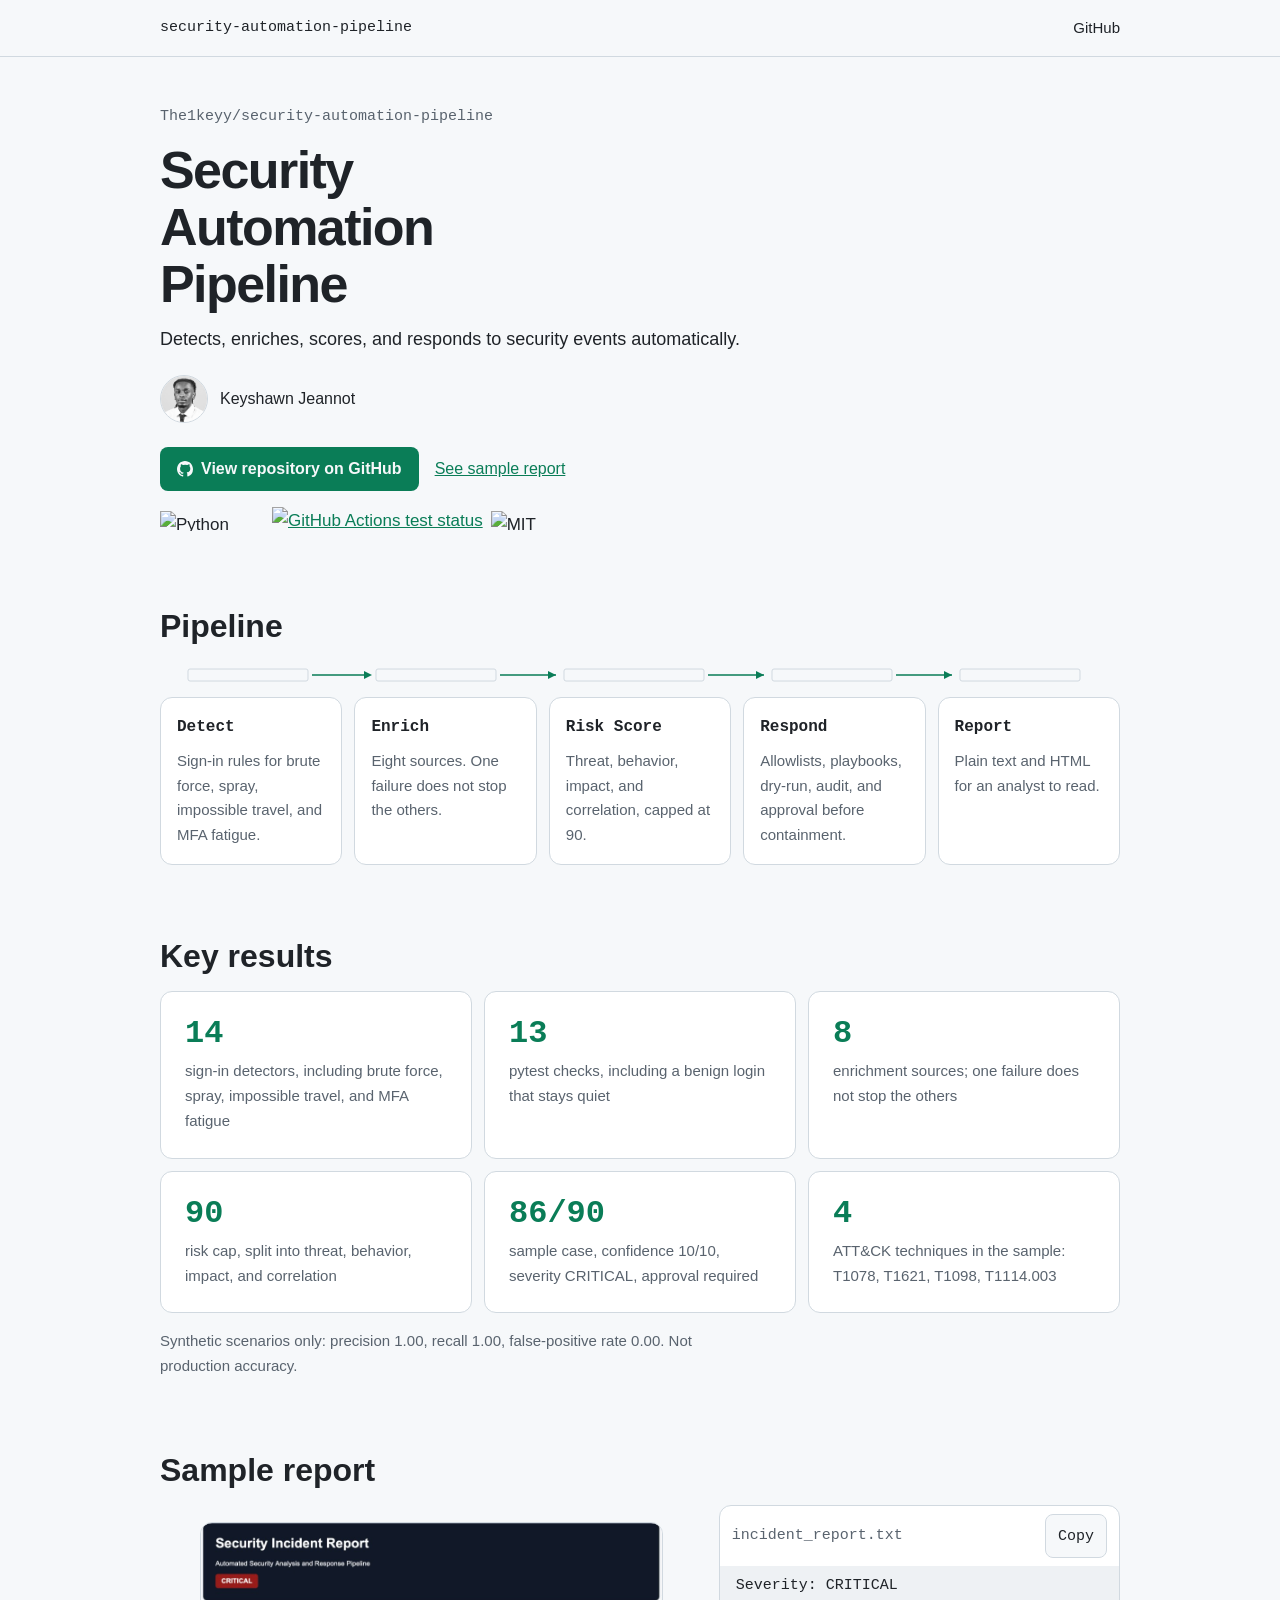
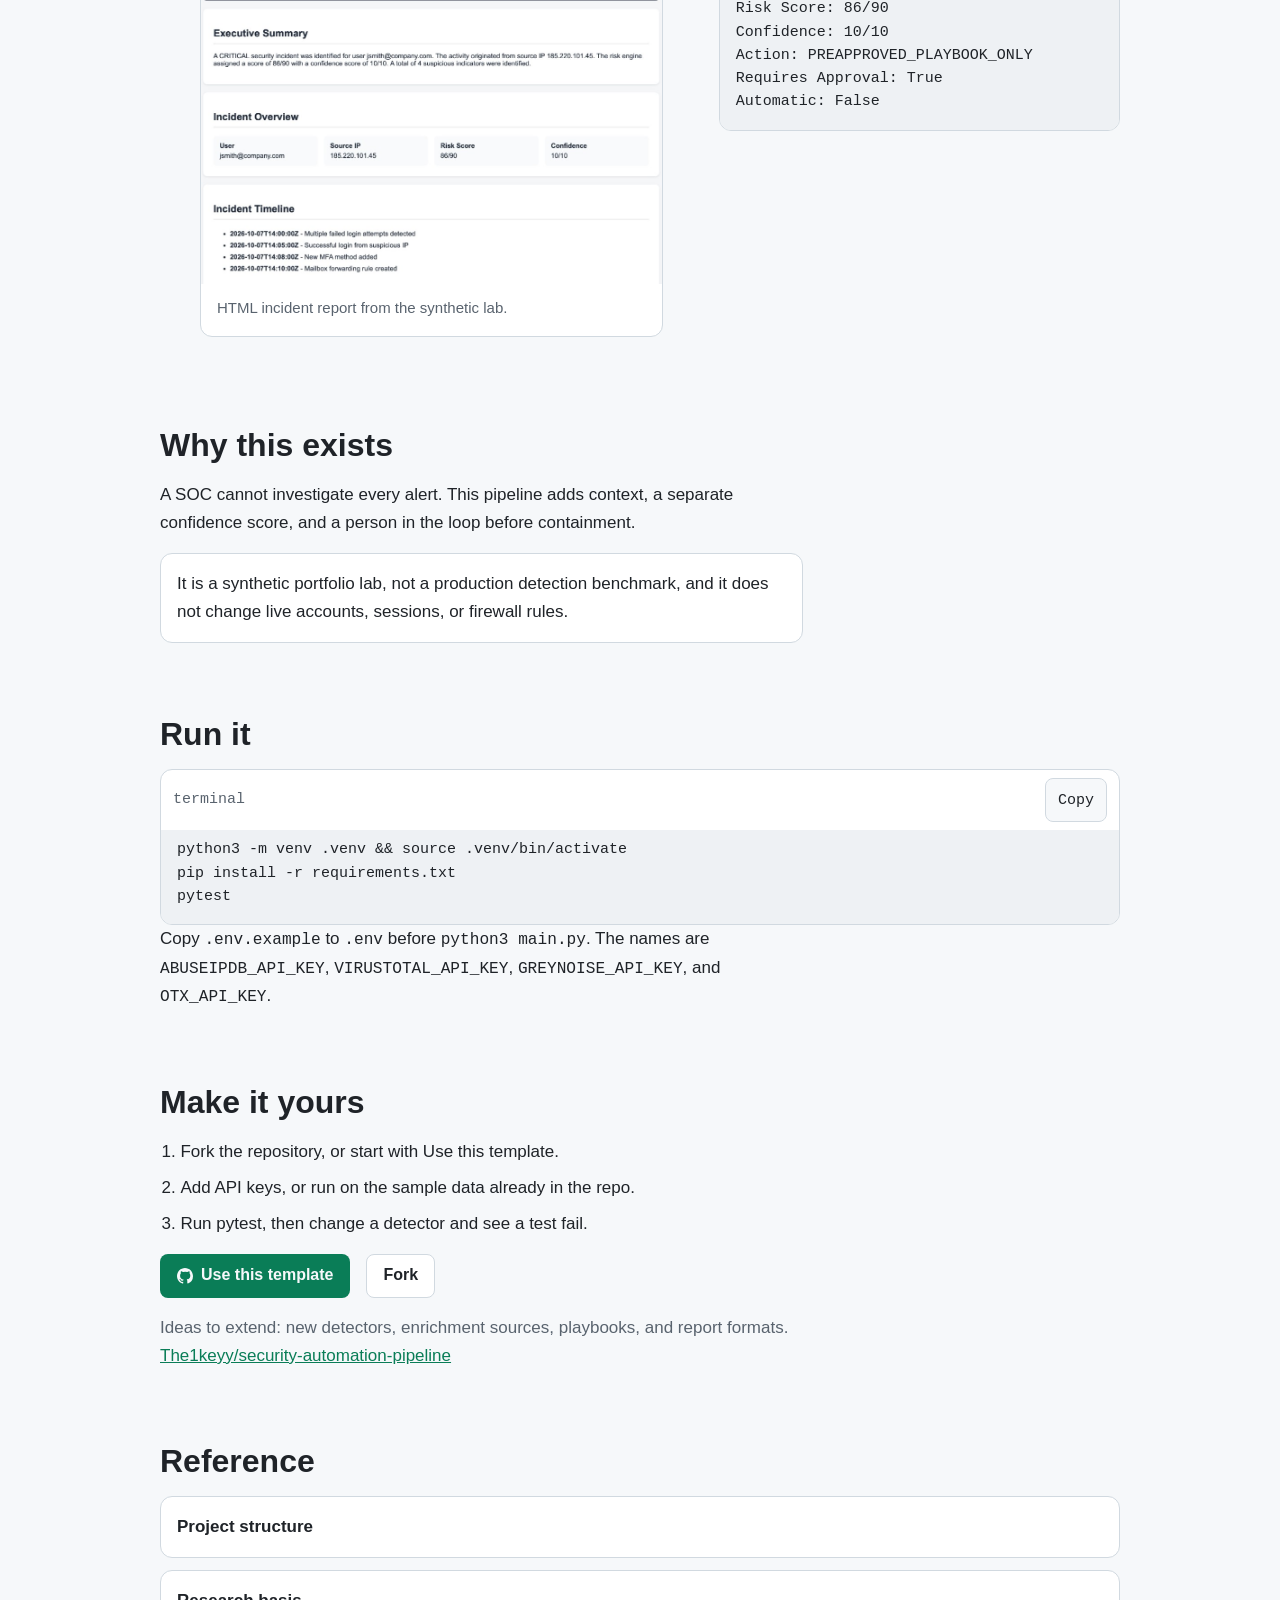
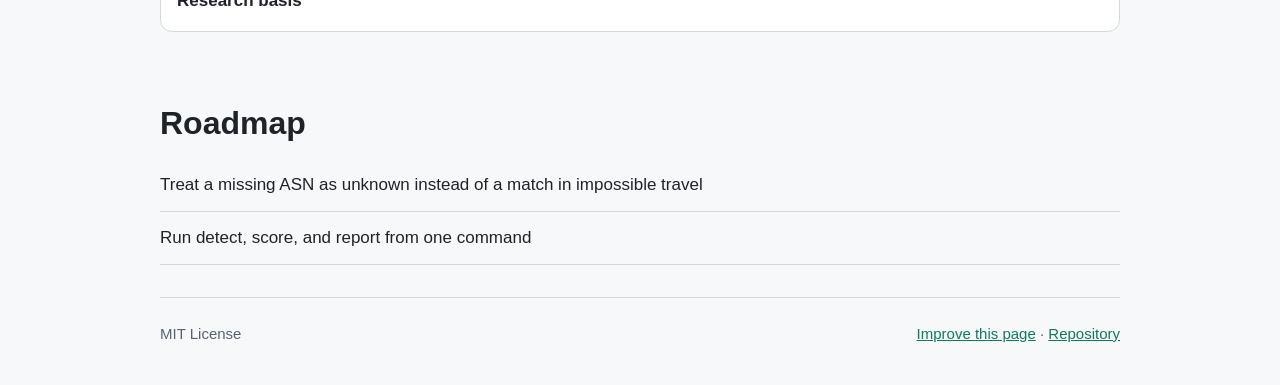
==== docs/index.html @ 4515e476 "docs: make the project page quieter and easier to read Keep the page on the pipeline, with a name an" ====
<!DOCTYPE html>
<html lang="en">
<head>
  <meta charset="utf-8">
  <meta name="viewport" content="width=device-width, initial-scale=1">
  <!-- EDIT ME: title and description -->
  <title>Security Automation Pipeline</title>
  <meta name="description" content="Detects, enriches, scores, and responds to security events automatically. A synthetic lab with explainable scoring and a person in the loop before containment.">
  <meta name="theme-color" content="#0d1117">
  <meta property="og:title" content="Security Automation Pipeline">
  <meta property="og:description" content="Detects, enriches, scores, and responds to security events automatically.">
  <meta property="og:type" content="website">
  <meta property="og:url" content="https://the1keyy.github.io/security-automation-pipeline/">
  <meta property="og:image" content="https://the1keyy.github.io/security-automation-pipeline/assets/og-image.png">
  <meta property="og:image:width" content="1200">
  <meta property="og:image:height" content="630">
  <meta name="twitter:card" content="summary_large_image">
  <meta name="twitter:title" content="Security Automation Pipeline">
  <meta name="twitter:description" content="Detects, enriches, scores, and responds to security events automatically.">
  <meta name="twitter:image" content="https://the1keyy.github.io/security-automation-pipeline/assets/og-image.png">
  <link rel="icon" href="data:image/svg+xml,%3Csvg xmlns='http://www.w3.org/2000/svg' viewBox='0 0 32 32'%3E%3Crect width='32' height='32' rx='6' fill='%230d1117'/%3E%3Crect x='7' y='14' width='18' height='4' fill='%232ee6a6'/%3E%3C/svg%3E">
  <style>
    /* EDIT ME: colors */
    :root {
      --bg: #0d1117;
      --surface: #161b22;
      --border: #30363d;
      --text: #e6edf3;
      --text-muted: #9da7b3;
      --accent: #2ee6a6;
      --accent-ink: #04130d;
      --code: #0d1117;
      --sans: "Segoe UI", "Helvetica Neue", sans-serif;
      --mono: ui-monospace, SFMono-Regular, Menlo, Consolas, monospace;
    }
    @media (prefers-color-scheme: light) {
      :root {
        --bg: #f6f8fa;
        --surface: #ffffff;
        --border: #d1d9e0;
        --text: #1f2328;
        --text-muted: #59636e;
        --accent: #0a7d57;
        --accent-ink: #f6f8fa;
        --code: #eef1f4;
      }
    }
    * { box-sizing: border-box; }
    html { scroll-behavior: smooth; }
    body {
      margin: 0;
      background: var(--bg);
      color: var(--text);
      font-family: var(--sans);
      font-size: 17px;
      line-height: 1.65;
    }
    @media (prefers-reduced-motion: reduce) {
      html { scroll-behavior: auto; }
      *, *::before, *::after { transition: none !important; }
    }
    img { max-width: 100%; height: auto; }
    a { color: var(--accent); }
    a:hover { text-decoration-thickness: 2px; }
    :focus-visible { outline: 2px solid var(--accent); outline-offset: 2px; }
    .skip {
      position: absolute; left: 8px; top: -48px;
      background: var(--accent); color: var(--accent-ink); padding: 8px 12px;
    }
    .skip:focus { top: 8px; }
    .wrap { width: min(960px, calc(100% - 32px)); margin: 0 auto; }
    header {
      border-bottom: 1px solid var(--border);
      background: var(--bg);
    }
    .bar {
      min-height: 56px;
      display: flex;
      align-items: center;
      justify-content: space-between;
      gap: 16px;
    }
    .repo-name {
      font-family: var(--mono);
      color: var(--text);
      text-decoration: none;
      font-size: 15px;
    }
    .header-link {
      min-height: 44px;
      display: inline-flex;
      align-items: center;
      gap: 8px;
      color: var(--text);
      text-decoration: none;
      font-size: 15px;
    }
    .header-link:hover { color: var(--accent); }
    main { padding-bottom: 32px; }
    .hero { padding-top: 48px; }
    .path {
      margin: 0 0 12px;
      font-family: var(--mono);
      font-size: 15px;
      color: var(--text-muted);
    }
    h1 {
      margin: 0 0 12px;
      font-size: clamp(44px, 6vw, 52px);
      line-height: 1.1;
      letter-spacing: -0.03em;
      font-weight: 650;
      max-width: 16ch;
    }
    h2 {
      margin: 0 0 16px;
      font-size: clamp(28px, 4vw, 32px);
      line-height: 1.2;
      font-weight: 650;
      letter-spacing: 0;
    }
    .tagline { margin: 0 0 20px; max-width: 68ch; font-size: 18px; }
    .byline {
      display: flex;
      align-items: center;
      gap: 12px;
      margin: 0 0 24px;
    }
    .avatar {
      width: 40px;
      height: 40px;
      border-radius: 50%;
      border: 1px solid var(--border);
      overflow: hidden;
      display: grid;
      place-items: center;
      background: var(--surface);
      flex: none;
    }
    .avatar img { width: 40px; height: 40px; object-fit: cover; display: block; }
    .initials { display: none; font-size: 15px; font-weight: 500; }
    .avatar.fallback .initials { display: block; }
    .avatar.fallback img { display: none; }
    .name { font-size: 16px; font-weight: 500; color: var(--text); }
    @media (min-width: 768px) {
      .avatar, .avatar img { width: 48px; height: 48px; }
    }
    .actions { display: flex; flex-wrap: wrap; align-items: center; gap: 16px; margin: 0 0 16px; }
    .btn {
      min-height: 44px;
      padding: 0 16px;
      display: inline-flex;
      align-items: center;
      gap: 8px;
      border-radius: 8px;
      border: 1px solid transparent;
      text-decoration: none;
      font-weight: 650;
      font-size: 16px;
      transition: background-color 150ms ease, border-color 150ms ease;
    }
    .btn-primary { background: var(--accent); color: var(--accent-ink); }
    .btn-primary:hover { background: var(--accent); }
    .btn-line { background: var(--surface); color: var(--text); border-color: var(--border); }
    .btn-line:hover { border-color: var(--accent); color: var(--text); }
    .text-link { color: var(--accent); font-size: 16px; }
    .badges { display: flex; flex-wrap: wrap; gap: 8px; align-items: center; margin: 0; }
    .badges img { height: 20px; width: auto; }
    section.block { margin-top: 72px; }
    .prose { max-width: 68ch; margin: 0 0 16px; }
    .note {
      max-width: 68ch;
      margin: 0;
      padding: 16px;
      border: 1px solid var(--border);
      border-radius: 12px;
      background: var(--surface);
      color: var(--text);
    }
    .pipeline {
      display: grid;
      grid-template-columns: 1fr;
      gap: 8px;
    }
    @media (min-width: 900px) {
      .pipeline { grid-template-columns: repeat(5, 1fr); gap: 12px; }
    }
    .node {
      background: var(--surface);
      border: 1px solid var(--border);
      border-radius: 12px;
      padding: 16px;
    }
    .node h3 { margin: 0 0 8px; font-family: var(--mono); font-size: 16px; }
    .node p { margin: 0; color: var(--text-muted); font-size: 15px; }
    .flow { width: 100%; height: 28px; display: none; }
    @media (min-width: 900px) { .flow { display: block; margin-bottom: 8px; } }
    .stats {
      display: grid;
      grid-template-columns: 1fr;
      gap: 12px;
    }
    @media (min-width: 700px) { .stats { grid-template-columns: repeat(3, 1fr); } }
    .stat {
      background: var(--surface);
      border: 1px solid var(--border);
      border-radius: 12px;
      padding: 24px;
    }
    .stat b {
      display: block;
      font-family: var(--mono);
      font-size: 32px;
      line-height: 1.1;
      color: var(--accent);
      font-weight: 650;
    }
    .stat span { display: block; margin-top: 8px; color: var(--text-muted); font-size: 15px; }
    .caveat {
      margin: 16px 0 0;
      color: var(--text-muted);
      font-size: 15px;
      max-width: 68ch;
    }
    .proof {
      display: grid;
      grid-template-columns: 1fr;
      gap: 16px;
      align-items: start;
    }
    @media (min-width: 800px) { .proof { grid-template-columns: 1.15fr 0.85fr; } }
    .frame {
      background: var(--surface);
      border: 1px solid var(--border);
      border-radius: 12px;
      overflow: hidden;
    }
    .frame img { display: block; width: 100%; background: var(--surface); }
    figcaption { margin: 0; padding: 12px 16px 16px; color: var(--text-muted); font-size: 15px; }
    .term {
      background: var(--surface);
      border: 1px solid var(--border);
      border-radius: 12px;
      overflow: hidden;
    }
    .term-bar {
      display: flex;
      justify-content: space-between;
      align-items: center;
      gap: 8px;
      padding: 8px 12px;
      color: var(--text-muted);
      font-family: var(--mono);
      font-size: 15px;
    }
    pre {
      margin: 0;
      padding: 8px 16px 16px;
      overflow-x: auto;
      background: var(--code);
      color: var(--text);
      font-family: var(--mono);
      font-size: 15px;
      line-height: 1.55;
    }
    .copy {
      min-height: 44px;
      padding: 0 12px;
      border-radius: 8px;
      border: 1px solid var(--border);
      background: var(--bg);
      color: var(--text);
      font-family: var(--mono);
      font-size: 15px;
      cursor: pointer;
    }
    .copy:hover { border-color: var(--accent); }
    .steps { margin: 0 0 16px; padding-left: 1.2em; max-width: 68ch; }
    .steps li { margin: 8px 0; }
    .ideas { margin: 16px 0 0; color: var(--text-muted); max-width: 68ch; }
    details {
      background: var(--surface);
      border: 1px solid var(--border);
      border-radius: 12px;
      padding: 8px 16px;
      margin-top: 12px;
    }
    summary { cursor: pointer; min-height: 44px; display: flex; align-items: center; font-weight: 650; }
    .tree {
      font-family: var(--mono);
      font-size: 15px;
      color: var(--text-muted);
      white-space: pre-wrap;
    }
    .checks { list-style: none; padding: 0; margin: 0; }
    .checks li {
      padding: 12px 0;
      border-bottom: 1px solid var(--border);
    }
    footer {
      margin-top: 72px;
      border-top: 1px solid var(--border);
      padding: 24px 0 40px;
      color: var(--text-muted);
      display: flex;
      justify-content: space-between;
      gap: 12px;
      flex-wrap: wrap;
      font-size: 15px;
    }
    code { font-family: var(--mono); font-size: 0.95em; }
  </style>
</head>
<body>
  <a class="skip" href="#main">Skip to content</a>
  <header>
    <div class="wrap bar">
      <!-- EDIT ME: header label -->
      <a class="repo-name" href="#top">security-automation-pipeline</a>
      <a class="header-link" href="https://github.com/The1keyy/security-automation-pipeline">GitHub</a>
    </div>
  </header>
  <main id="main">
    <div class="wrap hero" id="top">
      <p class="path">The1keyy/security-automation-pipeline</p>
      <h1>Security Automation Pipeline</h1>
      <p class="tagline">Detects, enriches, scores, and responds to security events automatically.</p>
      <div class="byline">
        <span class="avatar">
          <img src="img/keyshawn.jpg" width="48" height="48" alt="Keyshawn Jeannot">
          <span class="initials">KJ</span>
        </span>
        <span class="name">Keyshawn Jeannot</span>
      </div>
      <div class="actions">
        <!-- EDIT ME: repository URL -->
        <a class="btn btn-primary" href="https://github.com/The1keyy/security-automation-pipeline">
          <svg width="16" height="16" viewBox="0 0 16 16" aria-hidden="true">
            <path fill="currentColor" d="M8 0C3.6 0 0 3.6 0 8c0 3.5 2.3 6.5 5.5 7.6.4.1.7-.2.7-.4v-1.4c-2.2.5-2.7-1-2.7-1-.4-.9-.9-1.2-.9-1.2-.7-.5.1-.5.1-.5.8.1 1.2.8 1.2.8.7 1.2 1.9.9 2.3.7.1-.5.3-.9.5-1.1-1.8-.2-3.6-.9-3.6-4 0-.9.3-1.6.8-2.2-.1-.2-.4-1 .1-2.1 0 0 .7-.2 2.2.8a7.7 7.7 0 0 1 4 0c1.5-1 2.2-.8 2.2-.8.4 1.1.2 1.9.1 2.1.5.6.8 1.3.8 2.2 0 3.1-1.9 3.7-3.6 3.9.3.3.6.8.6 1.5v2.2c0 .2.3.5.7.4A8 8 0 0 0 16 8c0-4.4-3.6-8-8-8z"/>
          </svg>
          View repository on GitHub
        </a>
        <a class="text-link" href="#sample">See sample report</a>
      </div>
      <p class="badges">
        <img alt="Python 3.11 or newer" src="https://img.shields.io/badge/python-3.11+-blue" width="104" height="20">
        <a href="https://github.com/The1keyy/security-automation-pipeline/actions/workflows/tests.yml"><img alt="GitHub Actions test status" src="https://github.com/The1keyy/security-automation-pipeline/actions/workflows/tests.yml/badge.svg" width="104" height="20"></a>
        <img alt="MIT license" src="https://img.shields.io/badge/license-MIT-blue" width="88" height="20">
      </p>
    </div>

    <section class="wrap block" id="pipeline" aria-labelledby="pipeline-title">
      <h2 id="pipeline-title">Pipeline</h2>
      <svg class="flow" viewBox="0 0 920 28" role="img" aria-label="Detect, Enrich, Risk Score, Respond, Report">
        <rect x="8" y="8" width="120" height="12" rx="2" fill="none" stroke="var(--border)"/>
        <rect x="196" y="8" width="120" height="12" rx="2" fill="none" stroke="var(--border)"/>
        <rect x="384" y="8" width="140" height="12" rx="2" fill="none" stroke="var(--border)"/>
        <rect x="592" y="8" width="120" height="12" rx="2" fill="none" stroke="var(--border)"/>
        <rect x="780" y="8" width="120" height="12" rx="2" fill="none" stroke="var(--border)"/>
        <path d="M132 14h56M320 14h56M528 14h56M716 14h56" stroke="var(--accent)" stroke-width="1.5" fill="none"/>
        <path d="M184 10l8 4-8 4M368 10l8 4-8 4M576 10l8 4-8 4M764 10l8 4-8 4" fill="var(--accent)"/>
      </svg>
      <div class="pipeline">
        <article class="node"><h3>Detect</h3><p>Sign-in rules for brute force, spray, impossible travel, and MFA fatigue.</p></article>
        <article class="node"><h3>Enrich</h3><p>Eight sources. One failure does not stop the others.</p></article>
        <article class="node"><h3>Risk Score</h3><p>Threat, behavior, impact, and correlation, capped at 90.</p></article>
        <article class="node"><h3>Respond</h3><p>Allowlists, playbooks, dry-run, audit, and approval before containment.</p></article>
        <article class="node"><h3>Report</h3><p>Plain text and HTML for an analyst to read.</p></article>
      </div>
    </section>

    <section class="wrap block" id="results" aria-labelledby="results-title">
      <h2 id="results-title">Key results</h2>
      <div class="stats">
        <article class="stat"><b>14</b><span>sign-in detectors, including brute force, spray, impossible travel, and MFA fatigue</span></article>
        <article class="stat"><b>13</b><span>pytest checks, including a benign login that stays quiet</span></article>
        <article class="stat"><b>8</b><span>enrichment sources; one failure does not stop the others</span></article>
        <article class="stat"><b>90</b><span>risk cap, split into threat, behavior, impact, and correlation</span></article>
        <article class="stat"><b>86/90</b><span>sample case, confidence 10/10, severity CRITICAL, approval required</span></article>
        <article class="stat"><b>4</b><span>ATT&amp;CK techniques in the sample: T1078, T1621, T1098, T1114.003</span></article>
      </div>
      <p class="caveat">Synthetic scenarios only: precision 1.00, recall 1.00, false-positive rate 0.00. Not production accuracy.</p>
    </section>

    <section class="wrap block" id="sample" aria-labelledby="sample-title">
      <h2 id="sample-title">Sample report</h2>
      <div class="proof">
        <figure class="frame">
          <img src="ss/html-incident-report.jpg" width="1024" height="801" alt="HTML incident report from the synthetic lab" loading="lazy">
          <figcaption>HTML incident report from the synthetic lab.</figcaption>
        </figure>
        <div class="term">
          <div class="term-bar">
            <span>incident_report.txt</span>
            <button class="copy" type="button" data-copy="sample-out">Copy</button>
          </div>
          <pre id="sample-out">Severity: CRITICAL
Risk Score: 86/90
Confidence: 10/10
Action: PREAPPROVED_PLAYBOOK_ONLY
Requires Approval: True
Automatic: False</pre>
        </div>
      </div>
    </section>

    <section class="wrap block" id="why" aria-labelledby="why-title">
      <h2 id="why-title">Why this exists</h2>
      <p class="prose">A SOC cannot investigate every alert. This pipeline adds context, a separate confidence score, and a person in the loop before containment.</p>
      <p class="note">It is a synthetic portfolio lab, not a production detection benchmark, and it does not change live accounts, sessions, or firewall rules.</p>
    </section>

    <section class="wrap block" id="run" aria-labelledby="run-title">
      <h2 id="run-title">Run it</h2>
      <div class="term">
        <div class="term-bar">
          <span>terminal</span>
          <button class="copy" type="button" data-copy="quick-start">Copy</button>
        </div>
        <pre id="quick-start">python3 -m venv .venv &amp;&amp; source .venv/bin/activate
pip install -r requirements.txt
pytest</pre>
      </div>
      <p class="prose">Copy <code>.env.example</code> to <code>.env</code> before <code>python3 main.py</code>. The names are <code>ABUSEIPDB_API_KEY</code>, <code>VIRUSTOTAL_API_KEY</code>, <code>GREYNOISE_API_KEY</code>, and <code>OTX_API_KEY</code>.</p>
    </section>

    <section class="wrap block" id="fork" aria-labelledby="fork-title">
      <h2 id="fork-title">Make it yours</h2>
      <ol class="steps">
        <li>Fork the repository, or start with Use this template.</li>
        <li>Add API keys, or run on the sample data already in the repo.</li>
        <li>Run pytest, then change a detector and see a test fail.</li>
      </ol>
      <div class="actions">
        <a class="btn btn-primary" href="https://github.com/The1keyy/security-automation-pipeline/generate">
          <svg width="16" height="16" viewBox="0 0 16 16" aria-hidden="true"><path fill="currentColor" d="M8 0C3.6 0 0 3.6 0 8c0 3.5 2.3 6.5 5.5 7.6.4.1.7-.2.7-.4v-1.4c-2.2.5-2.7-1-2.7-1-.4-.9-.9-1.2-.9-1.2-.7-.5.1-.5.1-.5.8.1 1.2.8 1.2.8.7 1.2 1.9.9 2.3.7.1-.5.3-.9.5-1.1-1.8-.2-3.6-.9-3.6-4 0-.9.3-1.6.8-2.2-.1-.2-.4-1 .1-2.1 0 0 .7-.2 2.2.8a7.7 7.7 0 0 1 4 0c1.5-1 2.2-.8 2.2-.8.4 1.1.2 1.9.1 2.1.5.6.8 1.3.8 2.2 0 3.1-1.9 3.7-3.6 3.9.3.3.6.8.6 1.5v2.2c0 .2.3.5.7.4A8 8 0 0 0 16 8c0-4.4-3.6-8-8-8z"/></svg>
          Use this template
        </a>
        <a class="btn btn-line" href="https://github.com/The1keyy/security-automation-pipeline/fork">Fork</a>
      </div>
      <p class="ideas">Ideas to extend: new detectors, enrichment sources, playbooks, and report formats.</p>
      <p class="prose"><a href="https://github.com/The1keyy/security-automation-pipeline">The1keyy/security-automation-pipeline</a></p>
    </section>

    <section class="wrap block" aria-labelledby="more-title">
      <h2 id="more-title">Reference</h2>
      <details>
        <summary>Project structure</summary>
        <pre class="tree">detections/   sign-in rules
enrichment/   IP intel lookups and a local cache
risk/         explainable score and severity
response/     approval, allowlists, playbooks, dry-run, audit, rollback
reports/      text and HTML writers, plus reports/sample/
tests/        pytest suite
config/       weights and thresholds
sample_logs/  synthetic events
ss/           screenshots from lab runs
docs/         GitHub Pages site</pre>
      </details>
      <details>
        <summary>Research basis</summary>
        <p class="prose">The score is research-inspired. It does not reproduce the cited models, and it does not calculate CVSS.</p>
        <ul>
          <li><a href="https://doi.org/10.1016/j.cose.2023.103583">AlertPro, Computers &amp; Security, 2024</a></li>
          <li><a href="https://doi.org/10.1007/s44443-026-01172-w">Guo et al., 2026</a></li>
          <li><a href="https://doi.org/10.6028/NIST.SP.800-30r1">NIST SP 800-30 Rev. 1</a></li>
          <li><a href="https://attack.mitre.org/">MITRE ATT&amp;CK</a></li>
          <li><a href="https://www.first.org/cvss/v4.0/">CVSS v4.0</a></li>
        </ul>
      </details>
    </section>

    <section class="wrap block" id="roadmap" aria-labelledby="roadmap-title">
      <h2 id="roadmap-title">Roadmap</h2>
      <ul class="checks">
        <li>Treat a missing ASN as unknown instead of a match in impossible travel</li>
        <li>Run detect, score, and report from one command</li>
      </ul>
    </section>
  </main>
  <footer class="wrap">
    <span>MIT License</span>
    <span>
      <a href="https://github.com/The1keyy/security-automation-pipeline/edit/main/README.md">Improve this page</a>
      ·
      <a href="https://github.com/The1keyy/security-automation-pipeline">Repository</a>
    </span>
  </footer>
  <script>
    document.querySelectorAll(".avatar img").forEach(function (img) {
      img.addEventListener("error", function () {
        img.parentElement.classList.add("fallback");
      });
    });
    document.querySelectorAll("[data-copy]").forEach(function (button) {
      button.addEventListener("click", function () {
        var text = document.getElementById(button.getAttribute("data-copy")).innerText;
        var label = button.textContent;
        function show(next) {
          button.textContent = next;
          setTimeout(function () { button.textContent = label; }, 1500);
        }
        if (navigator.clipboard && navigator.clipboard.writeText) {
          navigator.clipboard.writeText(text).then(function () { show("Copied"); }, function () { show("Select text"); });
        } else {
          show("Select text");
        }
      });
    });
  </script>
</body>
</html>
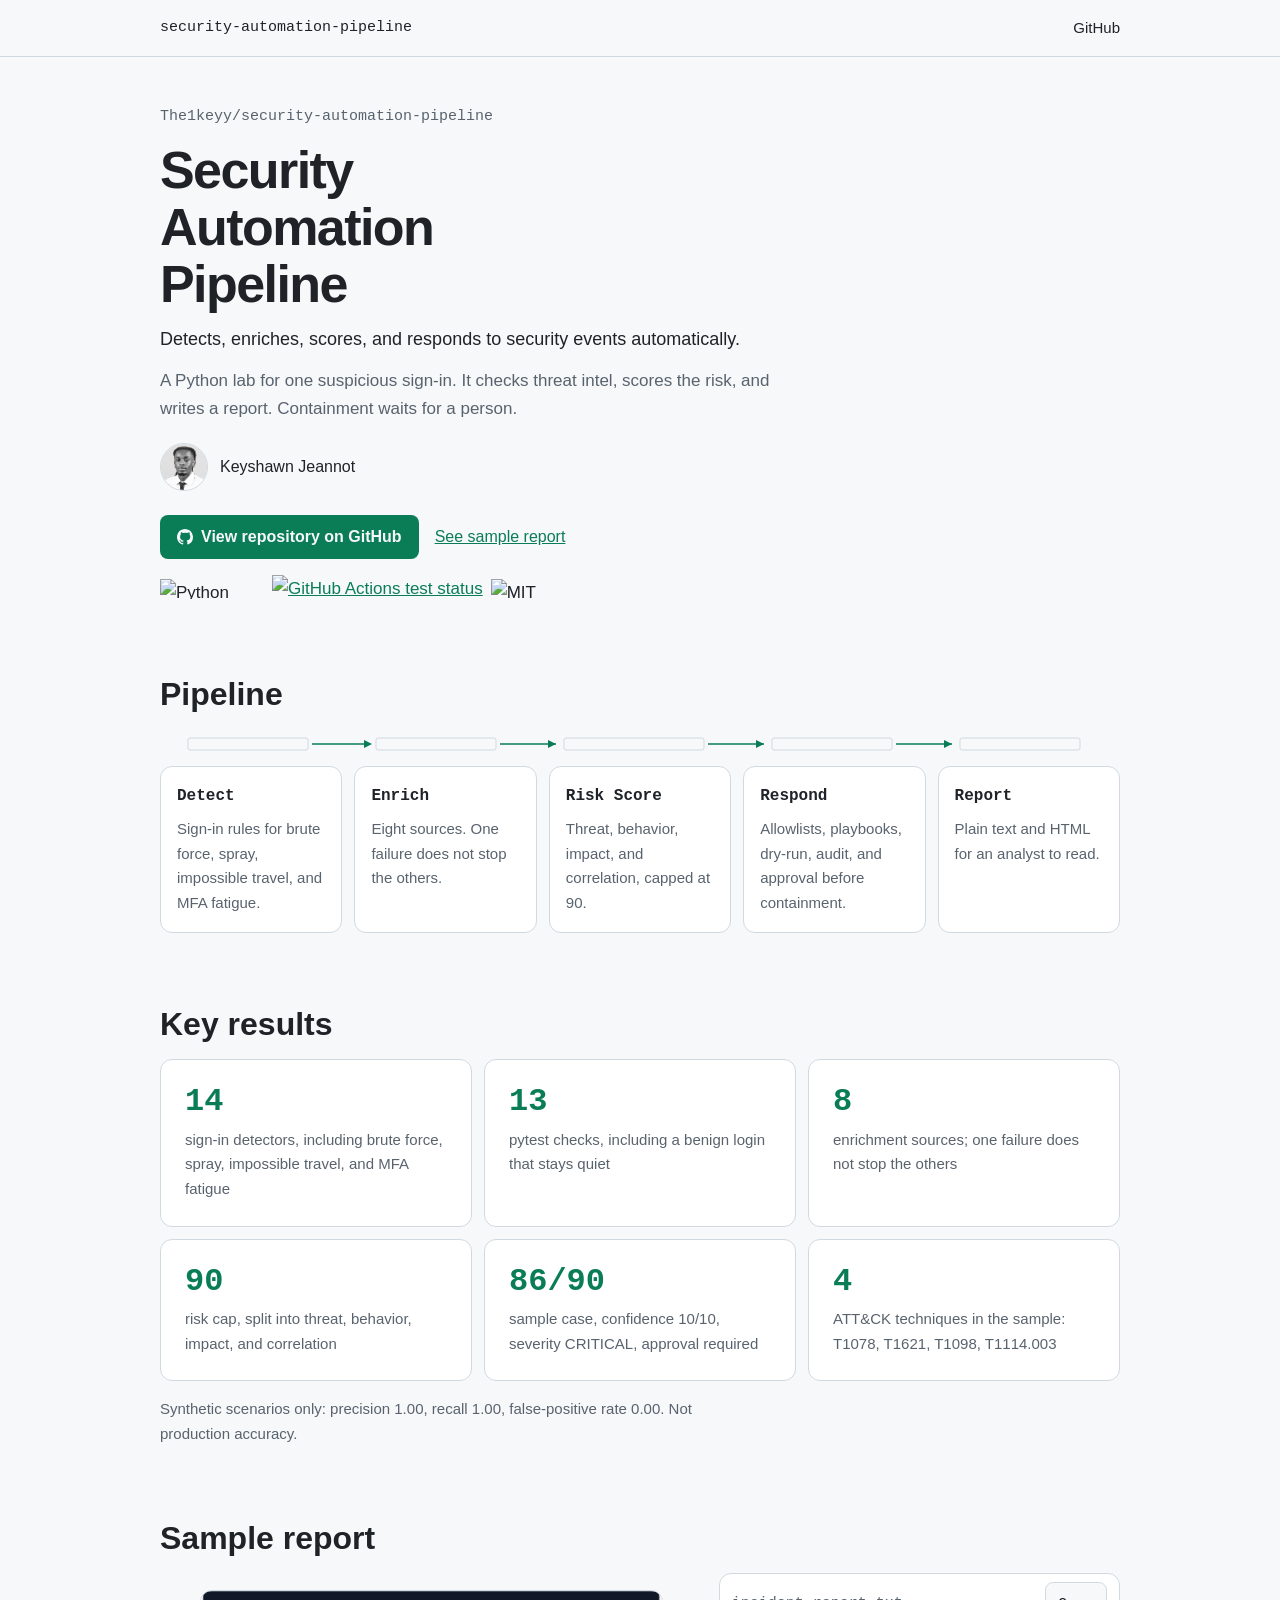
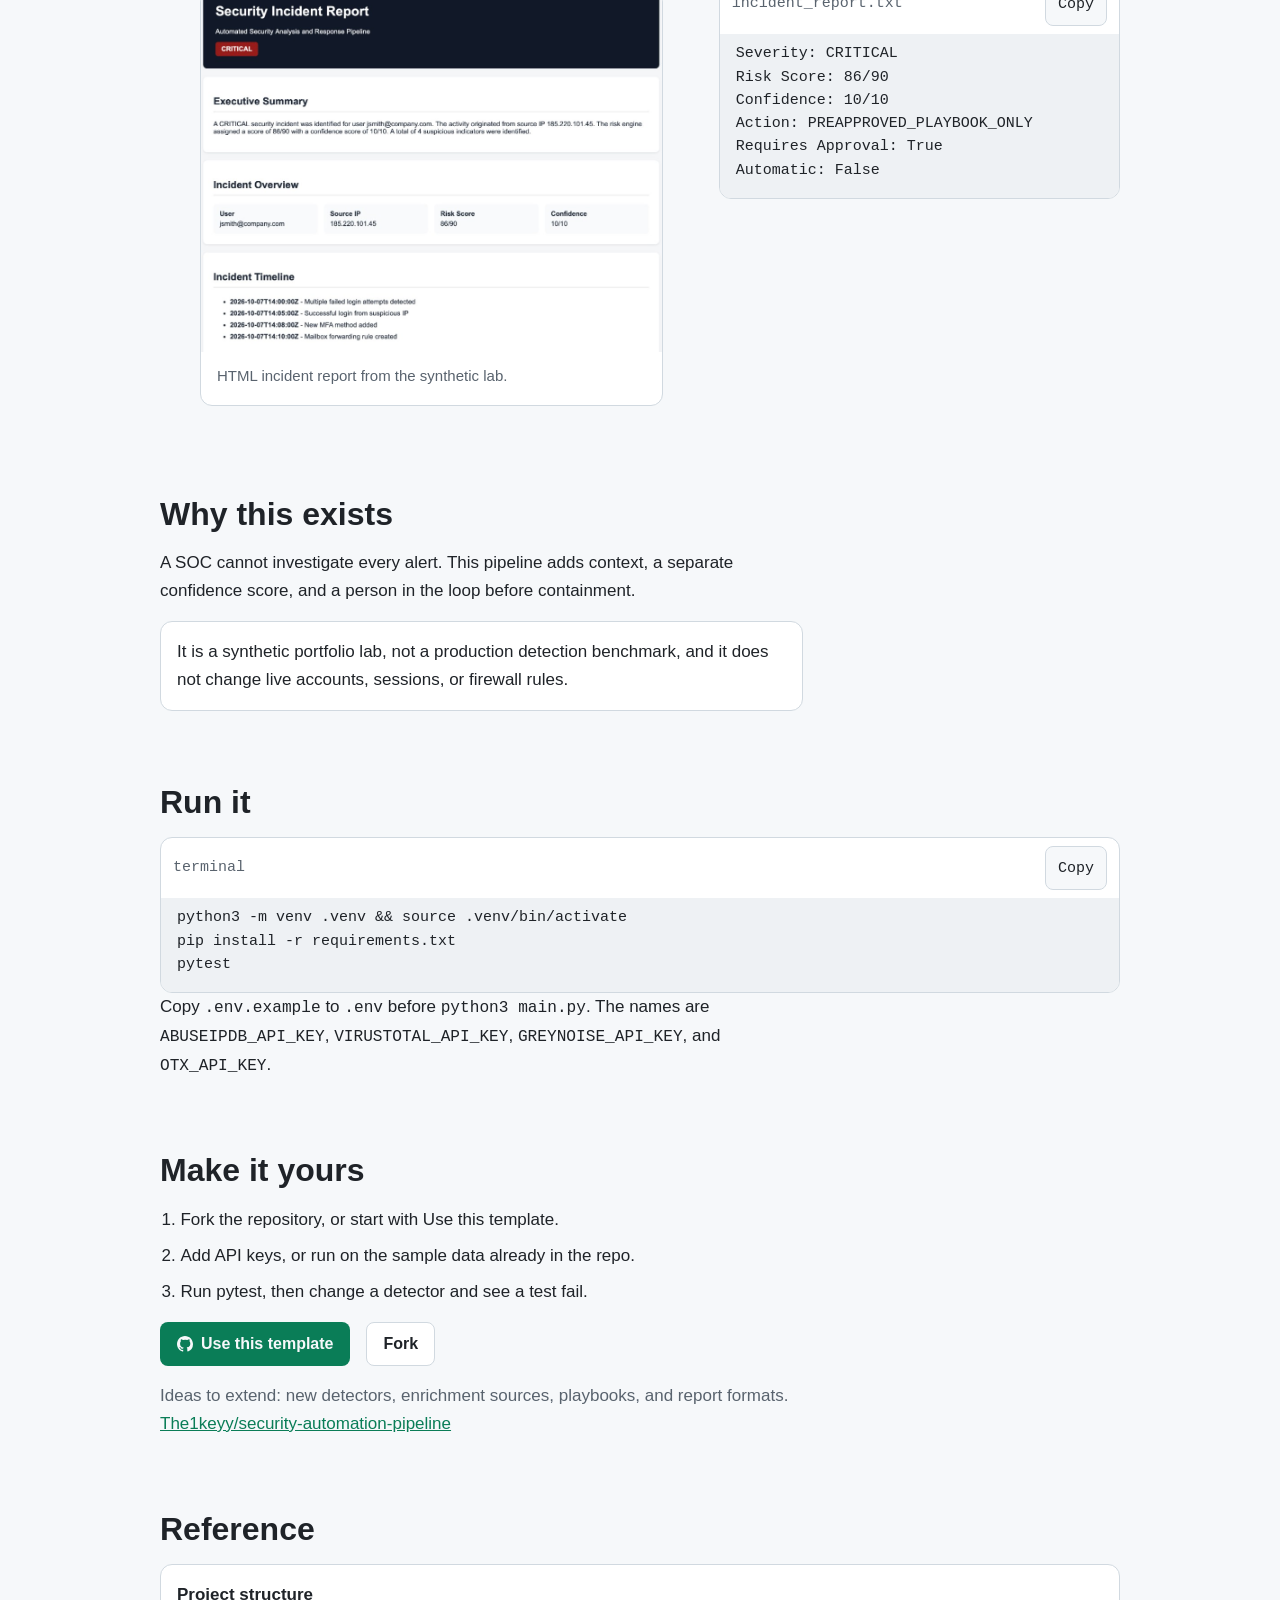
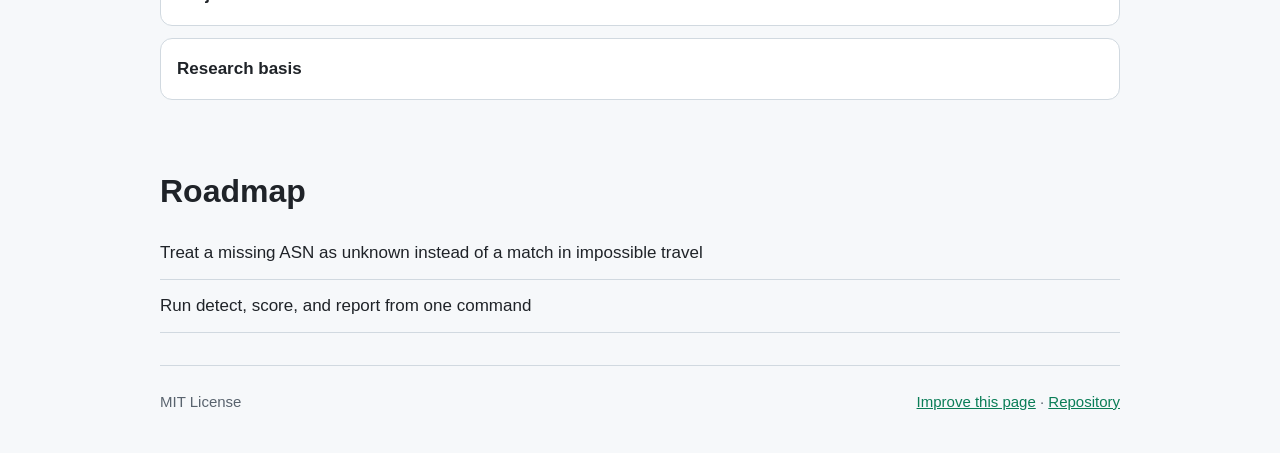
==== commit c84dd453: "docs: add a one-line summary under the title Say what the lab does before the rest of the page.  Co-" ====
--- a/docs/index.html
+++ b/docs/index.html
@@ -119,7 +119,8 @@
       font-weight: 650;
       letter-spacing: 0;
     }
-    .tagline { margin: 0 0 20px; max-width: 68ch; font-size: 18px; }
+    .tagline { margin: 0 0 12px; max-width: 68ch; font-size: 18px; }
+    .summary { margin: 0 0 20px; max-width: 68ch; color: var(--text-muted); }
     .byline {
       display: flex;
       align-items: center;
@@ -325,6 +326,7 @@
       <p class="path">The1keyy/security-automation-pipeline</p>
       <h1>Security Automation Pipeline</h1>
       <p class="tagline">Detects, enriches, scores, and responds to security events automatically.</p>
+      <p class="summary">A Python lab for one suspicious sign-in. It checks threat intel, scores the risk, and writes a report. Containment waits for a person.</p>
       <div class="byline">
         <span class="avatar">
           <img src="img/keyshawn.jpg" width="48" height="48" alt="Keyshawn Jeannot">
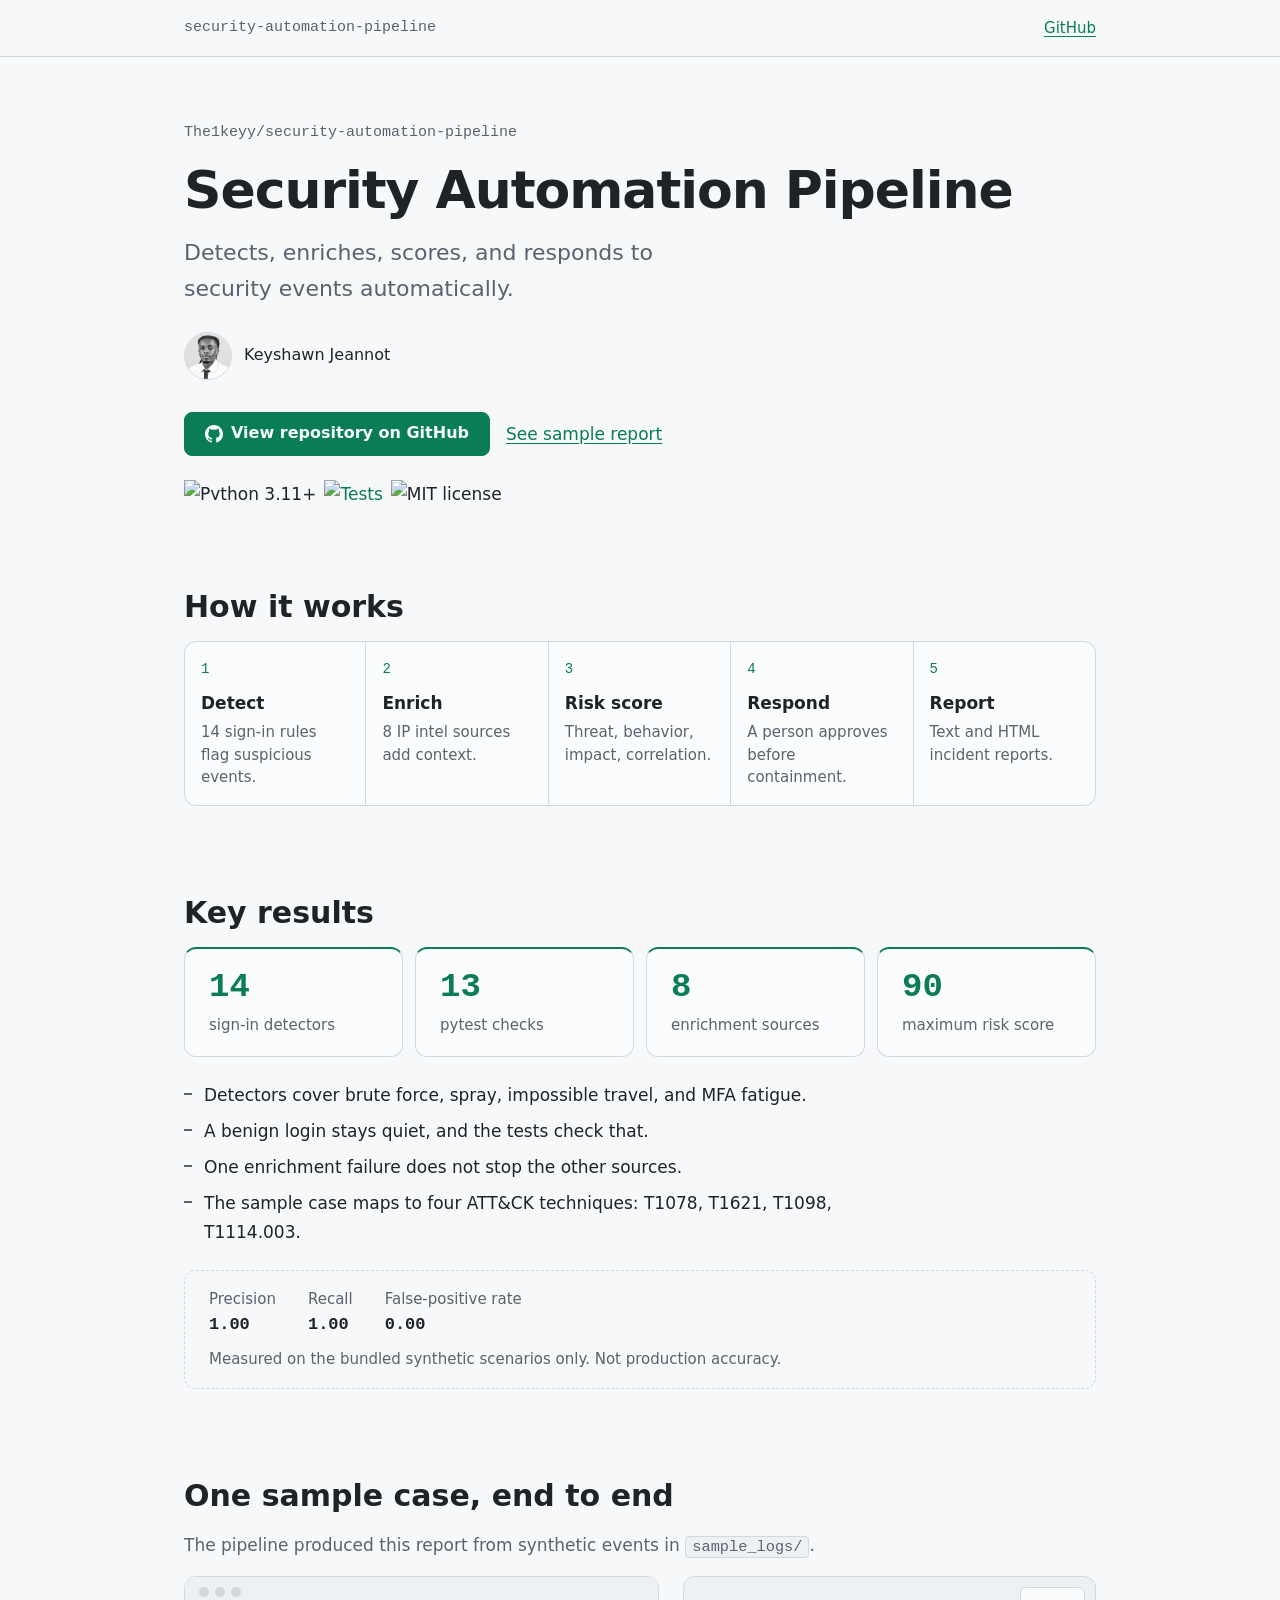
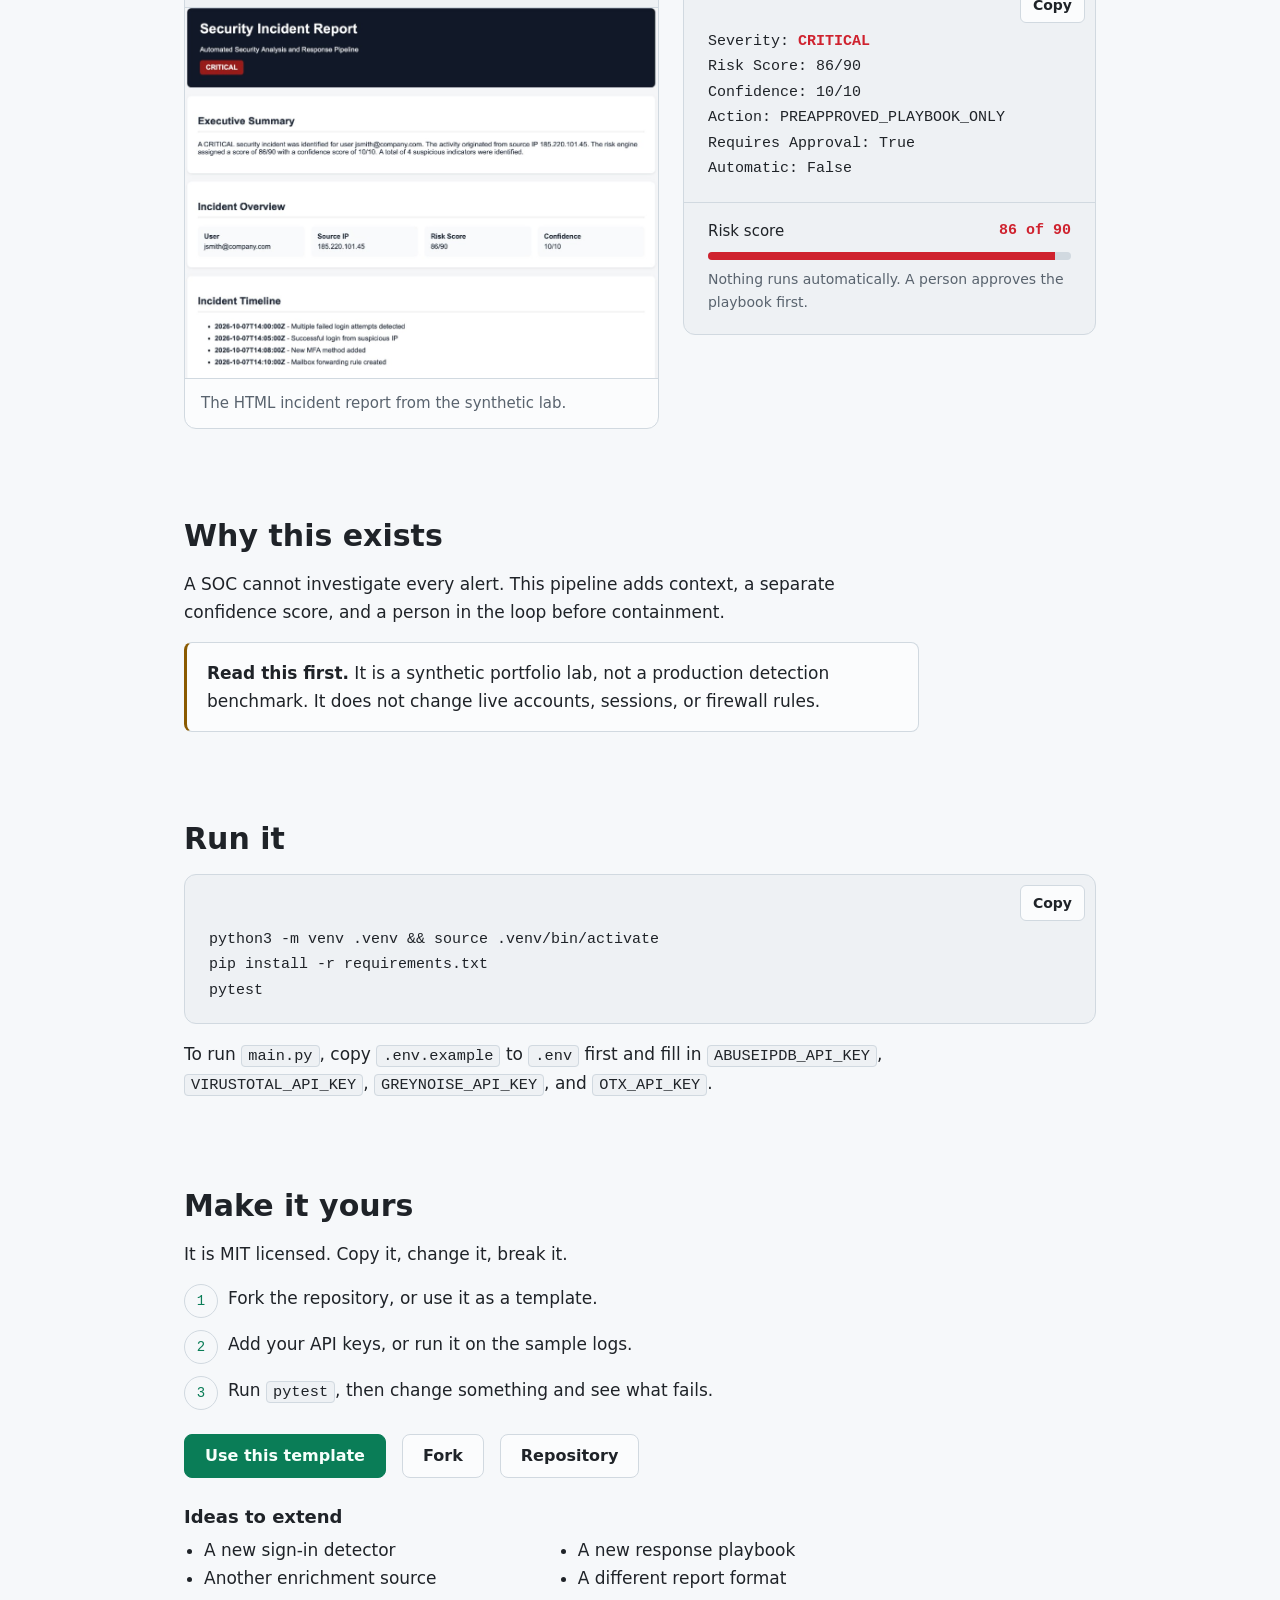
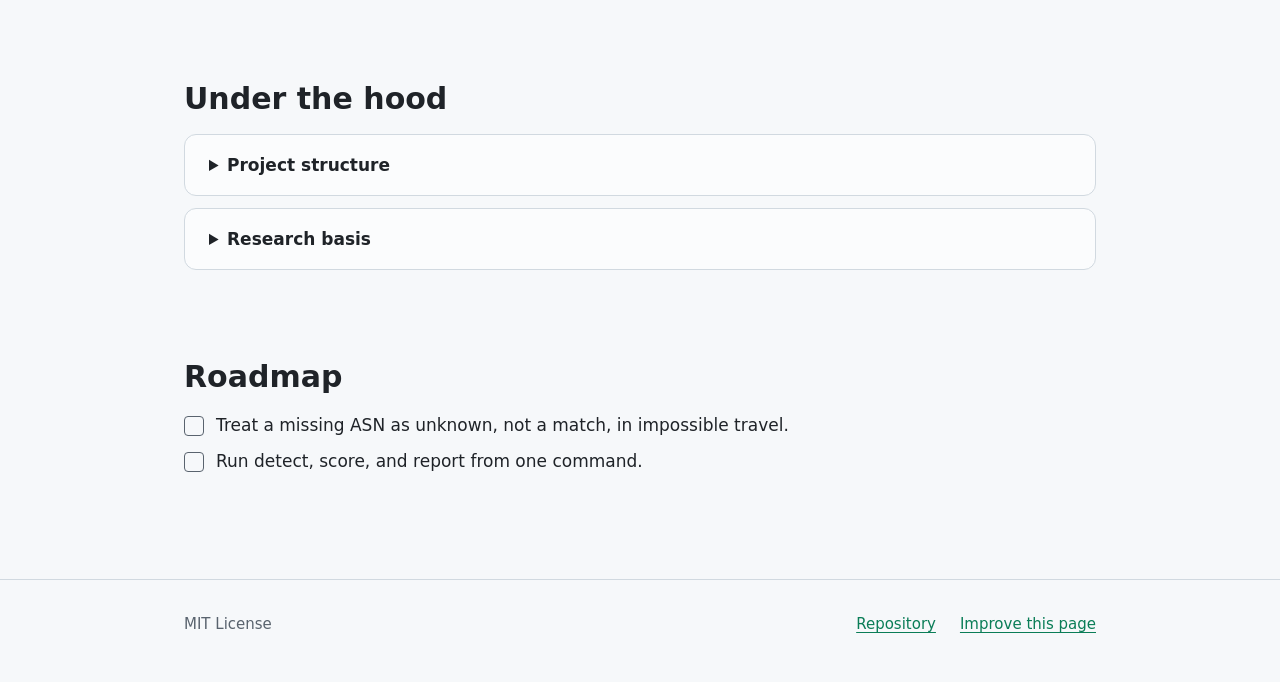
==== commit f9474785: "docs: ship the updated project page Severity reads as danger, the share image matches the hero, and " ====
--- a/docs/index.html
+++ b/docs/index.html
@@ -1,514 +1,370 @@
 <!DOCTYPE html>
 <html lang="en">
 <head>
-  <meta charset="utf-8">
-  <meta name="viewport" content="width=device-width, initial-scale=1">
-  <!-- EDIT ME: title and description -->
-  <title>Security Automation Pipeline</title>
-  <meta name="description" content="Detects, enriches, scores, and responds to security events automatically. A synthetic lab with explainable scoring and a person in the loop before containment.">
-  <meta name="theme-color" content="#0d1117">
-  <meta property="og:title" content="Security Automation Pipeline">
-  <meta property="og:description" content="Detects, enriches, scores, and responds to security events automatically.">
-  <meta property="og:type" content="website">
-  <meta property="og:url" content="https://the1keyy.github.io/security-automation-pipeline/">
-  <meta property="og:image" content="https://the1keyy.github.io/security-automation-pipeline/assets/og-image.png">
-  <meta property="og:image:width" content="1200">
-  <meta property="og:image:height" content="630">
-  <meta name="twitter:card" content="summary_large_image">
-  <meta name="twitter:title" content="Security Automation Pipeline">
-  <meta name="twitter:description" content="Detects, enriches, scores, and responds to security events automatically.">
-  <meta name="twitter:image" content="https://the1keyy.github.io/security-automation-pipeline/assets/og-image.png">
-  <link rel="icon" href="data:image/svg+xml,%3Csvg xmlns='http://www.w3.org/2000/svg' viewBox='0 0 32 32'%3E%3Crect width='32' height='32' rx='6' fill='%230d1117'/%3E%3Crect x='7' y='14' width='18' height='4' fill='%232ee6a6'/%3E%3C/svg%3E">
-  <style>
-    /* EDIT ME: colors */
-    :root {
-      --bg: #0d1117;
-      --surface: #161b22;
-      --border: #30363d;
-      --text: #e6edf3;
-      --text-muted: #9da7b3;
-      --accent: #2ee6a6;
-      --accent-ink: #04130d;
-      --code: #0d1117;
-      --sans: "Segoe UI", "Helvetica Neue", sans-serif;
-      --mono: ui-monospace, SFMono-Regular, Menlo, Consolas, monospace;
-    }
-    @media (prefers-color-scheme: light) {
-      :root {
-        --bg: #f6f8fa;
-        --surface: #ffffff;
-        --border: #d1d9e0;
-        --text: #1f2328;
-        --text-muted: #59636e;
-        --accent: #0a7d57;
-        --accent-ink: #f6f8fa;
-        --code: #eef1f4;
-      }
-    }
-    * { box-sizing: border-box; }
-    html { scroll-behavior: smooth; }
-    body {
-      margin: 0;
-      background: var(--bg);
-      color: var(--text);
-      font-family: var(--sans);
-      font-size: 17px;
-      line-height: 1.65;
-    }
-    @media (prefers-reduced-motion: reduce) {
-      html { scroll-behavior: auto; }
-      *, *::before, *::after { transition: none !important; }
-    }
-    img { max-width: 100%; height: auto; }
-    a { color: var(--accent); }
-    a:hover { text-decoration-thickness: 2px; }
-    :focus-visible { outline: 2px solid var(--accent); outline-offset: 2px; }
-    .skip {
-      position: absolute; left: 8px; top: -48px;
-      background: var(--accent); color: var(--accent-ink); padding: 8px 12px;
-    }
-    .skip:focus { top: 8px; }
-    .wrap { width: min(960px, calc(100% - 32px)); margin: 0 auto; }
-    header {
-      border-bottom: 1px solid var(--border);
-      background: var(--bg);
-    }
-    .bar {
-      min-height: 56px;
-      display: flex;
-      align-items: center;
-      justify-content: space-between;
-      gap: 16px;
-    }
-    .repo-name {
-      font-family: var(--mono);
-      color: var(--text);
-      text-decoration: none;
-      font-size: 15px;
-    }
-    .header-link {
-      min-height: 44px;
-      display: inline-flex;
-      align-items: center;
-      gap: 8px;
-      color: var(--text);
-      text-decoration: none;
-      font-size: 15px;
-    }
-    .header-link:hover { color: var(--accent); }
-    main { padding-bottom: 32px; }
-    .hero { padding-top: 48px; }
-    .path {
-      margin: 0 0 12px;
-      font-family: var(--mono);
-      font-size: 15px;
-      color: var(--text-muted);
-    }
-    h1 {
-      margin: 0 0 12px;
-      font-size: clamp(44px, 6vw, 52px);
-      line-height: 1.1;
-      letter-spacing: -0.03em;
-      font-weight: 650;
-      max-width: 16ch;
-    }
-    h2 {
-      margin: 0 0 16px;
-      font-size: clamp(28px, 4vw, 32px);
-      line-height: 1.2;
-      font-weight: 650;
-      letter-spacing: 0;
-    }
-    .tagline { margin: 0 0 12px; max-width: 68ch; font-size: 18px; }
-    .summary { margin: 0 0 20px; max-width: 68ch; color: var(--text-muted); }
-    .byline {
-      display: flex;
-      align-items: center;
-      gap: 12px;
-      margin: 0 0 24px;
-    }
-    .avatar {
-      width: 40px;
-      height: 40px;
-      border-radius: 50%;
-      border: 1px solid var(--border);
-      overflow: hidden;
-      display: grid;
-      place-items: center;
-      background: var(--surface);
-      flex: none;
-    }
-    .avatar img { width: 40px; height: 40px; object-fit: cover; display: block; }
-    .initials { display: none; font-size: 15px; font-weight: 500; }
-    .avatar.fallback .initials { display: block; }
-    .avatar.fallback img { display: none; }
-    .name { font-size: 16px; font-weight: 500; color: var(--text); }
-    @media (min-width: 768px) {
-      .avatar, .avatar img { width: 48px; height: 48px; }
-    }
-    .actions { display: flex; flex-wrap: wrap; align-items: center; gap: 16px; margin: 0 0 16px; }
-    .btn {
-      min-height: 44px;
-      padding: 0 16px;
-      display: inline-flex;
-      align-items: center;
-      gap: 8px;
-      border-radius: 8px;
-      border: 1px solid transparent;
-      text-decoration: none;
-      font-weight: 650;
-      font-size: 16px;
-      transition: background-color 150ms ease, border-color 150ms ease;
-    }
-    .btn-primary { background: var(--accent); color: var(--accent-ink); }
-    .btn-primary:hover { background: var(--accent); }
-    .btn-line { background: var(--surface); color: var(--text); border-color: var(--border); }
-    .btn-line:hover { border-color: var(--accent); color: var(--text); }
-    .text-link { color: var(--accent); font-size: 16px; }
-    .badges { display: flex; flex-wrap: wrap; gap: 8px; align-items: center; margin: 0; }
-    .badges img { height: 20px; width: auto; }
-    section.block { margin-top: 72px; }
-    .prose { max-width: 68ch; margin: 0 0 16px; }
-    .note {
-      max-width: 68ch;
-      margin: 0;
-      padding: 16px;
-      border: 1px solid var(--border);
-      border-radius: 12px;
-      background: var(--surface);
-      color: var(--text);
-    }
-    .pipeline {
-      display: grid;
-      grid-template-columns: 1fr;
-      gap: 8px;
-    }
-    @media (min-width: 900px) {
-      .pipeline { grid-template-columns: repeat(5, 1fr); gap: 12px; }
-    }
-    .node {
-      background: var(--surface);
-      border: 1px solid var(--border);
-      border-radius: 12px;
-      padding: 16px;
-    }
-    .node h3 { margin: 0 0 8px; font-family: var(--mono); font-size: 16px; }
-    .node p { margin: 0; color: var(--text-muted); font-size: 15px; }
-    .flow { width: 100%; height: 28px; display: none; }
-    @media (min-width: 900px) { .flow { display: block; margin-bottom: 8px; } }
-    .stats {
-      display: grid;
-      grid-template-columns: 1fr;
-      gap: 12px;
-    }
-    @media (min-width: 700px) { .stats { grid-template-columns: repeat(3, 1fr); } }
-    .stat {
-      background: var(--surface);
-      border: 1px solid var(--border);
-      border-radius: 12px;
-      padding: 24px;
-    }
-    .stat b {
-      display: block;
-      font-family: var(--mono);
-      font-size: 32px;
-      line-height: 1.1;
-      color: var(--accent);
-      font-weight: 650;
-    }
-    .stat span { display: block; margin-top: 8px; color: var(--text-muted); font-size: 15px; }
-    .caveat {
-      margin: 16px 0 0;
-      color: var(--text-muted);
-      font-size: 15px;
-      max-width: 68ch;
-    }
-    .proof {
-      display: grid;
-      grid-template-columns: 1fr;
-      gap: 16px;
-      align-items: start;
-    }
-    @media (min-width: 800px) { .proof { grid-template-columns: 1.15fr 0.85fr; } }
-    .frame {
-      background: var(--surface);
-      border: 1px solid var(--border);
-      border-radius: 12px;
-      overflow: hidden;
-    }
-    .frame img { display: block; width: 100%; background: var(--surface); }
-    figcaption { margin: 0; padding: 12px 16px 16px; color: var(--text-muted); font-size: 15px; }
-    .term {
-      background: var(--surface);
-      border: 1px solid var(--border);
-      border-radius: 12px;
-      overflow: hidden;
-    }
-    .term-bar {
-      display: flex;
-      justify-content: space-between;
-      align-items: center;
-      gap: 8px;
-      padding: 8px 12px;
-      color: var(--text-muted);
-      font-family: var(--mono);
-      font-size: 15px;
-    }
-    pre {
-      margin: 0;
-      padding: 8px 16px 16px;
-      overflow-x: auto;
-      background: var(--code);
-      color: var(--text);
-      font-family: var(--mono);
-      font-size: 15px;
-      line-height: 1.55;
-    }
-    .copy {
-      min-height: 44px;
-      padding: 0 12px;
-      border-radius: 8px;
-      border: 1px solid var(--border);
-      background: var(--bg);
-      color: var(--text);
-      font-family: var(--mono);
-      font-size: 15px;
-      cursor: pointer;
-    }
-    .copy:hover { border-color: var(--accent); }
-    .steps { margin: 0 0 16px; padding-left: 1.2em; max-width: 68ch; }
-    .steps li { margin: 8px 0; }
-    .ideas { margin: 16px 0 0; color: var(--text-muted); max-width: 68ch; }
-    details {
-      background: var(--surface);
-      border: 1px solid var(--border);
-      border-radius: 12px;
-      padding: 8px 16px;
-      margin-top: 12px;
-    }
-    summary { cursor: pointer; min-height: 44px; display: flex; align-items: center; font-weight: 650; }
-    .tree {
-      font-family: var(--mono);
-      font-size: 15px;
-      color: var(--text-muted);
-      white-space: pre-wrap;
-    }
-    .checks { list-style: none; padding: 0; margin: 0; }
-    .checks li {
-      padding: 12px 0;
-      border-bottom: 1px solid var(--border);
-    }
-    footer {
-      margin-top: 72px;
-      border-top: 1px solid var(--border);
-      padding: 24px 0 40px;
-      color: var(--text-muted);
-      display: flex;
-      justify-content: space-between;
-      gap: 12px;
-      flex-wrap: wrap;
-      font-size: 15px;
-    }
-    code { font-family: var(--mono); font-size: 0.95em; }
-  </style>
+<meta charset="utf-8">
+<meta name="viewport" content="width=device-width, initial-scale=1">
+<title>Security Automation Pipeline</title>
+<meta name="description" content="Detects, enriches, scores, and responds to security events automatically. A synthetic portfolio lab with a person in the loop before containment.">
+<meta name="theme-color" content="#0d1117" media="(prefers-color-scheme: dark)">
+<meta name="theme-color" content="#f6f8fa" media="(prefers-color-scheme: light)">
+<link rel="canonical" href="https://the1keyy.github.io/security-automation-pipeline/">
+<script type="application/ld+json">{"@context":"https://schema.org","@type":"SoftwareSourceCode","name":"Security Automation Pipeline","description":"Detects, enriches, scores, and responds to security events automatically.","codeRepository":"https://github.com/The1keyy/security-automation-pipeline","programmingLanguage":"Python","license":"https://opensource.org/licenses/MIT","author":{"@type":"Person","name":"Keyshawn Jeannot"}}</script>
+<meta property="og:type" content="website">
+<meta property="og:title" content="Security Automation Pipeline">
+<meta property="og:description" content="Detects, enriches, scores, and responds to security events automatically.">
+<meta property="og:url" content="https://the1keyy.github.io/security-automation-pipeline/">
+<meta property="og:image" content="https://the1keyy.github.io/security-automation-pipeline/og-image.png">
+<meta name="twitter:card" content="summary_large_image">
+<link rel="icon" href="data:image/svg+xml,%3Csvg xmlns='http://www.w3.org/2000/svg' viewBox='0 0 32 32'%3E%3Crect width='32' height='32' rx='7' fill='%230d1117'/%3E%3Cpath d='M8 17l5 5 11-12' fill='none' stroke='%232ee6a6' stroke-width='3.5' stroke-linecap='round' stroke-linejoin='round'/%3E%3C/svg%3E">
+<style>
+/* EDIT ME: colors */
+:root{
+  --bg:#0d1117; --surface:#161b22; --inset:#0a0e13; --border:#30363d;
+  --text:#e6edf3; --text-muted:#9da7b3; --accent:#2ee6a6; --accent-ink:#04130d;
+  --warn:#e3b341; --crit:#ff7b72;
+}
+@media (prefers-color-scheme:light){
+  :root{--bg:#f6f8fa; --surface:#fbfcfd; --inset:#eef1f4; --border:#d1d9e0;
+    --text:#1f2328; --text-muted:#59636e; --accent:#0a7d57; --accent-ink:#f6fffb; --warn:#8a5a00; --crit:#cf222e}
+}
+*{box-sizing:border-box}
+:root{color-scheme:dark light}
+html{scroll-behavior:smooth}
+body{margin:0;background:var(--bg);color:var(--text);
+  font:17px/1.65 system-ui,-apple-system,"Segoe UI",Roboto,"Helvetica Neue",Arial,sans-serif;
+  -webkit-font-smoothing:antialiased}
+.mono,code,pre,.stat b{font-family:ui-monospace,SFMono-Regular,Menlo,Consolas,monospace}
+a{color:var(--accent);text-underline-offset:3px}
+a:focus-visible,button:focus-visible,summary:focus-visible{outline:2px solid var(--accent);outline-offset:2px;border-radius:4px}
+.skip{position:absolute;left:-999px;top:8px;background:var(--accent);color:var(--accent-ink);padding:8px 16px;border-radius:6px;z-index:9}
+.skip:focus{left:8px}
+.wrap{max-width:960px;margin:0 auto;padding:0 24px}
+header.top{border-bottom:1px solid var(--border)}
+header.top .wrap{display:flex;justify-content:space-between;align-items:center;min-height:56px}
+header.top .mono{font-size:15px;color:var(--text-muted)}
+header.top a{font-size:15px;font-weight:500}
+section{margin-top:88px}
+h1{font-size:clamp(34px,6vw,52px);line-height:1.1;letter-spacing:-.02em;margin:0 0 16px;font-weight:700}
+h2{font-size:clamp(24px,4vw,30px);line-height:1.25;margin:0 0 16px;font-weight:650}
+h3{font-size:18px;margin:0 0 4px}
+p{margin:0 0 16px;max-width:68ch}
+.muted{color:var(--text-muted)}
+.small{font-size:15px}
+
+/* hero */
+.hero{padding-top:64px}
+.repo{font-size:15px;color:var(--text-muted);margin-bottom:16px}
+.tagline{font-size:clamp(19px,2.6vw,22px);color:var(--text-muted);max-width:34ch;margin-bottom:24px}
+.byline{display:flex;align-items:center;gap:12px;margin-bottom:32px}
+.avatar{width:40px;height:40px;border-radius:50%;border:1px solid var(--border);object-fit:cover;background:var(--surface);
+  display:grid;place-items:center;font-size:14px;font-weight:600;color:var(--text-muted);overflow:hidden}
+.avatar img{width:100%;height:100%;object-fit:cover;display:block}
+.byline span.n{font-size:15px;font-weight:500}
+@media(min-width:768px){.avatar{width:48px;height:48px}.byline span.n{font-size:16px}}
+.actions{display:flex;flex-wrap:wrap;gap:16px;align-items:center;margin-bottom:24px}
+.btn{display:inline-flex;align-items:center;gap:8px;min-height:44px;padding:0 20px;border-radius:8px;font-weight:600;font-size:16px;
+  text-decoration:none;border:1px solid var(--border);color:var(--text);background:var(--surface);transition:border-color .15s,background .15s;cursor:pointer;font-family:inherit}
+.btn:hover{border-color:var(--text-muted)}
+.btn.primary{background:var(--accent);color:var(--accent-ink);border-color:var(--accent)}
+.btn.primary:hover{filter:brightness(1.08)}
+.btn svg{width:18px;height:18px;fill:currentColor}
+.badges{display:flex;flex-wrap:wrap;gap:8px;align-items:center}
+.badges img{height:20px;display:block}
+
+/* pipeline: a real sequence, so numbered */
+.pipe{list-style:none;margin:0;padding:0;display:grid;gap:12px;counter-reset:s}
+@media(min-width:768px){.pipe{grid-template-columns:repeat(5,1fr);gap:0}}
+.pipe li{counter-increment:s;position:relative;background:var(--surface);border:1px solid var(--border);padding:16px;
+  border-radius:12px}
+.pipe li::before{content:counter(s);font-family:ui-monospace,SFMono-Regular,Menlo,Consolas,monospace;font-size:14px;color:var(--accent);display:block;margin-bottom:8px}
+.pipe b{display:block;margin-bottom:4px}
+.pipe span{font-size:15px;color:var(--text-muted);line-height:1.5;display:block}
+@media(min-width:768px){
+  .pipe li{border-radius:0;margin-left:-1px}
+  .pipe li:first-child{border-radius:12px 0 0 12px;margin-left:0}
+  .pipe li:last-child{border-radius:0 12px 12px 0}
+  .pipe li:last-child::after{display:none}
+}
+
+/* results */
+.stats{display:grid;grid-template-columns:repeat(2,1fr);gap:12px}
+@media(min-width:768px){.stats{grid-template-columns:repeat(4,1fr)}}
+.stat{background:var(--surface);border:1px solid var(--border);border-top:2px solid var(--accent);border-radius:12px;padding:20px 24px}
+.stat b{display:block;font-size:34px;line-height:1.1;color:var(--accent);font-weight:600}
+.stat span{font-size:15px;color:var(--text-muted);display:block;margin-top:8px;line-height:1.45}
+.facts{margin:24px 0 0;padding:0;list-style:none;display:grid;gap:8px}
+.facts li{padding-left:20px;position:relative;max-width:68ch}
+.facts li::before{content:"";position:absolute;left:0;top:.7em;width:8px;height:2px;background:var(--text-muted)}
+.synth{margin-top:24px;border:1px dashed var(--border);border-radius:12px;padding:16px 24px}
+.synth dl{display:flex;flex-wrap:wrap;gap:8px 32px;margin:0 0 8px}
+.synth dt{font-size:15px;color:var(--text-muted)}
+.synth dd{margin:0;font-weight:600}
+.synth p{margin:0;font-size:15px;color:var(--text-muted)}
+
+/* case file: the memorable element */
+.case{display:grid;gap:24px}
+@media(min-width:860px){.case{grid-template-columns:1.15fr 1fr;align-items:start}}
+.frame{border:1px solid var(--border);border-radius:12px;background:var(--surface);overflow:hidden}
+.frame .bar{display:flex;gap:6px;padding:10px 14px;border-bottom:1px solid var(--border);background:var(--inset)}
+.frame .bar i{width:10px;height:10px;border-radius:50%;background:var(--border)}
+.frame img{display:block;width:100%;height:auto}
+figcaption{font-size:15px;color:var(--text-muted);padding:12px 16px;border-top:1px solid var(--border)}
+figure{margin:0}
+.codebox{position:relative;border:1px solid var(--border);border-radius:12px;background:var(--inset)}
+.codebox pre{margin:0;padding:20px 24px;overflow-x:auto;font-size:15px;line-height:1.7}
+.codebox .copy{position:absolute;top:10px;right:10px;min-height:36px;padding:0 12px;font-size:14px;border-radius:6px}
+.codebox.has-copy pre{padding-top:52px}
+.risk{padding:16px 24px 20px;border-top:1px solid var(--border)}
+.risk .row{display:flex;justify-content:space-between;font-size:15px;margin-bottom:8px}
+.risk .row b{font-family:ui-monospace,SFMono-Regular,Menlo,Consolas,monospace;color:var(--crit)}
+.crit{color:var(--crit);font-weight:700}
+.meter{height:8px;border-radius:4px;background:var(--border);overflow:hidden}
+.meter i{display:block;height:100%;width:95.5%;background:var(--crit);transform-origin:left;animation:fill 1s .2s ease-out both}
+@keyframes fill{from{transform:scaleX(0)}to{transform:scaleX(1)}}
+.risk small{display:block;margin-top:8px;color:var(--text-muted);font-size:14px}
+
+.note{border:1px solid var(--border);border-left:3px solid var(--warn);border-radius:8px;background:var(--surface);padding:16px 20px;max-width:68ch}
+.note p{margin:0}
+
+.steps{list-style:none;margin:0 0 24px;padding:0;display:grid;gap:12px;counter-reset:st;max-width:68ch}
+.steps li{counter-increment:st;display:grid;grid-template-columns:32px 1fr;gap:12px}
+.steps li::before{content:counter(st);width:32px;height:32px;border-radius:50%;border:1px solid var(--border);display:grid;place-items:center;
+  font-size:14px;font-family:ui-monospace,SFMono-Regular,Menlo,Consolas,monospace;color:var(--accent)}
+code{font-size:.9em;background:var(--inset);border:1px solid var(--border);border-radius:4px;padding:1px 6px}
+.ideas{columns:2;column-gap:32px;padding-left:20px;max-width:68ch;margin:0 0 24px}
+@media(max-width:560px){.ideas{columns:1}}
+
+details{border:1px solid var(--border);border-radius:12px;background:var(--surface);margin-bottom:12px}
+summary{cursor:pointer;padding:16px 24px;font-weight:600;min-height:44px}
+details>div{padding:0 24px 20px}
+.tree{display:grid;gap:8px;margin:0;padding:0;list-style:none}
+.tree li{display:grid;grid-template-columns:130px 1fr;gap:12px;font-size:15px}
+.tree code{justify-self:start;color:var(--accent)}
+.refs{margin:0;padding-left:20px;display:grid;gap:8px}
+.refs span{color:var(--text-muted)}
+
+.road{list-style:none;padding:0;margin:0;display:grid;gap:8px}
+.road li{display:flex;gap:12px;align-items:flex-start}
+.road li::before{content:"";flex:none;width:18px;height:18px;margin-top:5px;border:1.5px solid var(--text-muted);border-radius:4px}
+
+footer{margin-top:104px;border-top:1px solid var(--border);padding:32px 0 48px;font-size:15px;color:var(--text-muted)}
+footer .wrap{display:flex;flex-wrap:wrap;gap:12px 24px;justify-content:space-between}
+footer .links{display:flex;flex-wrap:wrap;gap:12px 24px}
+
+@media(prefers-reduced-motion:reduce){html{scroll-behavior:auto}.meter i{animation:none}.btn{transition:none}}
+</style>
 </head>
 <body>
-  <a class="skip" href="#main">Skip to content</a>
-  <header>
-    <div class="wrap bar">
-      <!-- EDIT ME: header label -->
-      <a class="repo-name" href="#top">security-automation-pipeline</a>
-      <a class="header-link" href="https://github.com/The1keyy/security-automation-pipeline">GitHub</a>
-    </div>
-  </header>
-  <main id="main">
-    <div class="wrap hero" id="top">
-      <p class="path">The1keyy/security-automation-pipeline</p>
-      <h1>Security Automation Pipeline</h1>
-      <p class="tagline">Detects, enriches, scores, and responds to security events automatically.</p>
-      <p class="summary">A Python lab for one suspicious sign-in. It checks threat intel, scores the risk, and writes a report. Containment waits for a person.</p>
-      <div class="byline">
-        <span class="avatar">
-          <img src="img/keyshawn.jpg" width="48" height="48" alt="Keyshawn Jeannot">
-          <span class="initials">KJ</span>
-        </span>
-        <span class="name">Keyshawn Jeannot</span>
-      </div>
-      <div class="actions">
-        <!-- EDIT ME: repository URL -->
-        <a class="btn btn-primary" href="https://github.com/The1keyy/security-automation-pipeline">
-          <svg width="16" height="16" viewBox="0 0 16 16" aria-hidden="true">
-            <path fill="currentColor" d="M8 0C3.6 0 0 3.6 0 8c0 3.5 2.3 6.5 5.5 7.6.4.1.7-.2.7-.4v-1.4c-2.2.5-2.7-1-2.7-1-.4-.9-.9-1.2-.9-1.2-.7-.5.1-.5.1-.5.8.1 1.2.8 1.2.8.7 1.2 1.9.9 2.3.7.1-.5.3-.9.5-1.1-1.8-.2-3.6-.9-3.6-4 0-.9.3-1.6.8-2.2-.1-.2-.4-1 .1-2.1 0 0 .7-.2 2.2.8a7.7 7.7 0 0 1 4 0c1.5-1 2.2-.8 2.2-.8.4 1.1.2 1.9.1 2.1.5.6.8 1.3.8 2.2 0 3.1-1.9 3.7-3.6 3.9.3.3.6.8.6 1.5v2.2c0 .2.3.5.7.4A8 8 0 0 0 16 8c0-4.4-3.6-8-8-8z"/>
-          </svg>
-          View repository on GitHub
-        </a>
-        <a class="text-link" href="#sample">See sample report</a>
-      </div>
-      <p class="badges">
-        <img alt="Python 3.11 or newer" src="https://img.shields.io/badge/python-3.11+-blue" width="104" height="20">
-        <a href="https://github.com/The1keyy/security-automation-pipeline/actions/workflows/tests.yml"><img alt="GitHub Actions test status" src="https://github.com/The1keyy/security-automation-pipeline/actions/workflows/tests.yml/badge.svg" width="104" height="20"></a>
-        <img alt="MIT license" src="https://img.shields.io/badge/license-MIT-blue" width="88" height="20">
-      </p>
-    </div>
-
-    <section class="wrap block" id="pipeline" aria-labelledby="pipeline-title">
-      <h2 id="pipeline-title">Pipeline</h2>
-      <svg class="flow" viewBox="0 0 920 28" role="img" aria-label="Detect, Enrich, Risk Score, Respond, Report">
-        <rect x="8" y="8" width="120" height="12" rx="2" fill="none" stroke="var(--border)"/>
-        <rect x="196" y="8" width="120" height="12" rx="2" fill="none" stroke="var(--border)"/>
-        <rect x="384" y="8" width="140" height="12" rx="2" fill="none" stroke="var(--border)"/>
-        <rect x="592" y="8" width="120" height="12" rx="2" fill="none" stroke="var(--border)"/>
-        <rect x="780" y="8" width="120" height="12" rx="2" fill="none" stroke="var(--border)"/>
-        <path d="M132 14h56M320 14h56M528 14h56M716 14h56" stroke="var(--accent)" stroke-width="1.5" fill="none"/>
-        <path d="M184 10l8 4-8 4M368 10l8 4-8 4M576 10l8 4-8 4M764 10l8 4-8 4" fill="var(--accent)"/>
-      </svg>
-      <div class="pipeline">
-        <article class="node"><h3>Detect</h3><p>Sign-in rules for brute force, spray, impossible travel, and MFA fatigue.</p></article>
-        <article class="node"><h3>Enrich</h3><p>Eight sources. One failure does not stop the others.</p></article>
-        <article class="node"><h3>Risk Score</h3><p>Threat, behavior, impact, and correlation, capped at 90.</p></article>
-        <article class="node"><h3>Respond</h3><p>Allowlists, playbooks, dry-run, audit, and approval before containment.</p></article>
-        <article class="node"><h3>Report</h3><p>Plain text and HTML for an analyst to read.</p></article>
-      </div>
-    </section>
-
-    <section class="wrap block" id="results" aria-labelledby="results-title">
-      <h2 id="results-title">Key results</h2>
-      <div class="stats">
-        <article class="stat"><b>14</b><span>sign-in detectors, including brute force, spray, impossible travel, and MFA fatigue</span></article>
-        <article class="stat"><b>13</b><span>pytest checks, including a benign login that stays quiet</span></article>
-        <article class="stat"><b>8</b><span>enrichment sources; one failure does not stop the others</span></article>
-        <article class="stat"><b>90</b><span>risk cap, split into threat, behavior, impact, and correlation</span></article>
-        <article class="stat"><b>86/90</b><span>sample case, confidence 10/10, severity CRITICAL, approval required</span></article>
-        <article class="stat"><b>4</b><span>ATT&amp;CK techniques in the sample: T1078, T1621, T1098, T1114.003</span></article>
-      </div>
-      <p class="caveat">Synthetic scenarios only: precision 1.00, recall 1.00, false-positive rate 0.00. Not production accuracy.</p>
-    </section>
-
-    <section class="wrap block" id="sample" aria-labelledby="sample-title">
-      <h2 id="sample-title">Sample report</h2>
-      <div class="proof">
-        <figure class="frame">
-          <img src="ss/html-incident-report.jpg" width="1024" height="801" alt="HTML incident report from the synthetic lab" loading="lazy">
-          <figcaption>HTML incident report from the synthetic lab.</figcaption>
-        </figure>
-        <div class="term">
-          <div class="term-bar">
-            <span>incident_report.txt</span>
-            <button class="copy" type="button" data-copy="sample-out">Copy</button>
-          </div>
-          <pre id="sample-out">Severity: CRITICAL
+<a class="skip" href="#main">Skip to content</a>
+
+<header class="top">
+  <div class="wrap">
+    <span class="mono">security-automation-pipeline</span>
+    <a href="https://github.com/The1keyy/security-automation-pipeline">GitHub</a>
+  </div>
+</header>
+
+<main id="main" class="wrap">
+
+<!-- HERO -->
+<section class="hero" style="margin-top:0">
+  <div class="repo mono">The1keyy/security-automation-pipeline</div>
+  <h1>Security Automation Pipeline</h1>
+  <p class="tagline">Detects, enriches, scores, and responds to security events automatically.</p>
+
+  <div class="byline">
+    <!-- EDIT ME: put your photo at docs/img/keyshawn.jpg (square, about 400x400) -->
+    <span class="avatar" id="av"><img src="img/keyshawn.jpg" width="48" height="48" alt="Keyshawn Jeannot" onerror="this.remove();document.getElementById('av').textContent='KJ'"></span>
+    <span class="n">Keyshawn Jeannot</span>
+  </div>
+
+  <div class="actions">
+    <a class="btn primary" href="https://github.com/The1keyy/security-automation-pipeline">
+      <svg viewBox="0 0 16 16" aria-hidden="true"><path d="M8 0C3.58 0 0 3.58 0 8c0 3.54 2.29 6.53 5.47 7.59.4.07.55-.17.55-.38v-1.33c-2.23.48-2.7-1.07-2.7-1.07-.36-.92-.89-1.17-.89-1.17-.73-.5.05-.49.05-.49.8.06 1.23.83 1.23.83.71 1.22 1.87.87 2.33.66.07-.52.28-.87.5-1.07-1.78-.2-3.64-.89-3.64-3.95 0-.87.31-1.59.82-2.15-.08-.2-.36-1.02.08-2.12 0 0 .67-.21 2.2.82a7.6 7.6 0 0 1 4 0c1.53-1.04 2.2-.82 2.2-.82.44 1.1.16 1.92.08 2.12.51.56.82 1.28.82 2.15 0 3.07-1.87 3.75-3.65 3.95.29.25.54.73.54 1.48v2.19c0 .21.15.46.55.38A8 8 0 0 0 16 8c0-4.42-3.58-8-8-8z"/></svg>
+      View repository on GitHub
+    </a>
+    <a href="#case">See sample report</a>
+  </div>
+  <div class="badges">
+    <img alt="Python 3.11+" src="https://img.shields.io/badge/python-3.11+-blue">
+    <a href="https://github.com/The1keyy/security-automation-pipeline/actions/workflows/tests.yml"><img alt="Tests" src="https://github.com/The1keyy/security-automation-pipeline/actions/workflows/tests.yml/badge.svg"></a>
+    <img alt="MIT license" src="https://img.shields.io/badge/license-MIT-blue">
+  </div>
+</section>
+
+<!-- PIPELINE -->
+<section aria-labelledby="how">
+  <h2 id="how">How it works</h2>
+  <ol class="pipe">
+    <li><b>Detect</b><span>14 sign-in rules flag suspicious events.</span></li>
+    <li><b>Enrich</b><span>8 IP intel sources add context.</span></li>
+    <li><b>Risk score</b><span>Threat, behavior, impact, correlation.</span></li>
+    <li><b>Respond</b><span>A person approves before containment.</span></li>
+    <li><b>Report</b><span>Text and HTML incident reports.</span></li>
+  </ol>
+</section>
+
+<!-- RESULTS -->
+<section aria-labelledby="results">
+  <h2 id="results">Key results</h2>
+  <div class="stats">
+    <div class="stat"><b>14</b><span>sign-in detectors</span></div>
+    <div class="stat"><b>13</b><span>pytest checks</span></div>
+    <div class="stat"><b>8</b><span>enrichment sources</span></div>
+    <div class="stat"><b>90</b><span>maximum risk score</span></div>
+  </div>
+  <ul class="facts">
+    <li>Detectors cover brute force, spray, impossible travel, and MFA fatigue.</li>
+    <li>A benign login stays quiet, and the tests check that.</li>
+    <li>One enrichment failure does not stop the other sources.</li>
+    <li>The sample case maps to four ATT&amp;CK techniques: T1078, T1621, T1098, T1114.003.</li>
+  </ul>
+  <div class="synth">
+    <dl>
+      <div><dt>Precision</dt><dd class="mono">1.00</dd></div>
+      <div><dt>Recall</dt><dd class="mono">1.00</dd></div>
+      <div><dt>False-positive rate</dt><dd class="mono">0.00</dd></div>
+    </dl>
+    <p>Measured on the bundled synthetic scenarios only. Not production accuracy.</p>
+  </div>
+</section>
+
+<!-- SAMPLE CASE -->
+<section id="case" aria-labelledby="case-h">
+  <h2 id="case-h">One sample case, end to end</h2>
+  <p class="muted">The pipeline produced this report from synthetic events in <code>sample_logs/</code>.</p>
+  <div class="case">
+    <figure class="frame">
+      <div class="bar" aria-hidden="true"><i></i><i></i><i></i></div>
+      <img src="https://the1keyy.github.io/security-automation-pipeline/ss/html-incident-report.jpg" width="1200" height="800" loading="lazy" alt="HTML incident report from the synthetic lab">
+      <figcaption>The HTML incident report from the synthetic lab.</figcaption>
+    </figure>
+    <div class="codebox has-copy">
+      <button class="btn copy" type="button" data-copy="out">Copy</button>
+<pre id="out">Severity: <span class="crit">CRITICAL</span>
 Risk Score: 86/90
 Confidence: 10/10
 Action: PREAPPROVED_PLAYBOOK_ONLY
 Requires Approval: True
 Automatic: False</pre>
-        </div>
+      <div class="risk">
+        <div class="row"><span>Risk score</span><b>86 of 90</b></div>
+        <div class="meter" role="img" aria-label="Risk score 86 out of 90"><i></i></div>
+        <small>Nothing runs automatically. A person approves the playbook first.</small>
       </div>
-    </section>
-
-    <section class="wrap block" id="why" aria-labelledby="why-title">
-      <h2 id="why-title">Why this exists</h2>
-      <p class="prose">A SOC cannot investigate every alert. This pipeline adds context, a separate confidence score, and a person in the loop before containment.</p>
-      <p class="note">It is a synthetic portfolio lab, not a production detection benchmark, and it does not change live accounts, sessions, or firewall rules.</p>
-    </section>
-
-    <section class="wrap block" id="run" aria-labelledby="run-title">
-      <h2 id="run-title">Run it</h2>
-      <div class="term">
-        <div class="term-bar">
-          <span>terminal</span>
-          <button class="copy" type="button" data-copy="quick-start">Copy</button>
-        </div>
-        <pre id="quick-start">python3 -m venv .venv &amp;&amp; source .venv/bin/activate
+    </div>
+  </div>
+</section>
+
+<!-- WHY -->
+<section aria-labelledby="why">
+  <h2 id="why">Why this exists</h2>
+  <p>A SOC cannot investigate every alert. This pipeline adds context, a separate confidence score, and a person in the loop before containment.</p>
+  <div class="note">
+    <p><strong>Read this first.</strong> It is a synthetic portfolio lab, not a production detection benchmark. It does not change live accounts, sessions, or firewall rules.</p>
+  </div>
+</section>
+
+<!-- RUN IT -->
+<section aria-labelledby="run">
+  <h2 id="run">Run it</h2>
+  <div class="codebox has-copy">
+    <button class="btn copy" type="button" data-copy="qs">Copy</button>
+<pre id="qs">python3 -m venv .venv &amp;&amp; source .venv/bin/activate
 pip install -r requirements.txt
 pytest</pre>
-      </div>
-      <p class="prose">Copy <code>.env.example</code> to <code>.env</code> before <code>python3 main.py</code>. The names are <code>ABUSEIPDB_API_KEY</code>, <code>VIRUSTOTAL_API_KEY</code>, <code>GREYNOISE_API_KEY</code>, and <code>OTX_API_KEY</code>.</p>
-    </section>
-
-    <section class="wrap block" id="fork" aria-labelledby="fork-title">
-      <h2 id="fork-title">Make it yours</h2>
-      <ol class="steps">
-        <li>Fork the repository, or start with Use this template.</li>
-        <li>Add API keys, or run on the sample data already in the repo.</li>
-        <li>Run pytest, then change a detector and see a test fail.</li>
-      </ol>
-      <div class="actions">
-        <a class="btn btn-primary" href="https://github.com/The1keyy/security-automation-pipeline/generate">
-          <svg width="16" height="16" viewBox="0 0 16 16" aria-hidden="true"><path fill="currentColor" d="M8 0C3.6 0 0 3.6 0 8c0 3.5 2.3 6.5 5.5 7.6.4.1.7-.2.7-.4v-1.4c-2.2.5-2.7-1-2.7-1-.4-.9-.9-1.2-.9-1.2-.7-.5.1-.5.1-.5.8.1 1.2.8 1.2.8.7 1.2 1.9.9 2.3.7.1-.5.3-.9.5-1.1-1.8-.2-3.6-.9-3.6-4 0-.9.3-1.6.8-2.2-.1-.2-.4-1 .1-2.1 0 0 .7-.2 2.2.8a7.7 7.7 0 0 1 4 0c1.5-1 2.2-.8 2.2-.8.4 1.1.2 1.9.1 2.1.5.6.8 1.3.8 2.2 0 3.1-1.9 3.7-3.6 3.9.3.3.6.8.6 1.5v2.2c0 .2.3.5.7.4A8 8 0 0 0 16 8c0-4.4-3.6-8-8-8z"/></svg>
-          Use this template
-        </a>
-        <a class="btn btn-line" href="https://github.com/The1keyy/security-automation-pipeline/fork">Fork</a>
-      </div>
-      <p class="ideas">Ideas to extend: new detectors, enrichment sources, playbooks, and report formats.</p>
-      <p class="prose"><a href="https://github.com/The1keyy/security-automation-pipeline">The1keyy/security-automation-pipeline</a></p>
-    </section>
-
-    <section class="wrap block" aria-labelledby="more-title">
-      <h2 id="more-title">Reference</h2>
-      <details>
-        <summary>Project structure</summary>
-        <pre class="tree">detections/   sign-in rules
-enrichment/   IP intel lookups and a local cache
-risk/         explainable score and severity
-response/     approval, allowlists, playbooks, dry-run, audit, rollback
-reports/      text and HTML writers, plus reports/sample/
-tests/        pytest suite
-config/       weights and thresholds
-sample_logs/  synthetic events
-ss/           screenshots from lab runs
-docs/         GitHub Pages site</pre>
-      </details>
-      <details>
-        <summary>Research basis</summary>
-        <p class="prose">The score is research-inspired. It does not reproduce the cited models, and it does not calculate CVSS.</p>
-        <ul>
-          <li><a href="https://doi.org/10.1016/j.cose.2023.103583">AlertPro, Computers &amp; Security, 2024</a></li>
-          <li><a href="https://doi.org/10.1007/s44443-026-01172-w">Guo et al., 2026</a></li>
-          <li><a href="https://doi.org/10.6028/NIST.SP.800-30r1">NIST SP 800-30 Rev. 1</a></li>
-          <li><a href="https://attack.mitre.org/">MITRE ATT&amp;CK</a></li>
-          <li><a href="https://www.first.org/cvss/v4.0/">CVSS v4.0</a></li>
-        </ul>
-      </details>
-    </section>
-
-    <section class="wrap block" id="roadmap" aria-labelledby="roadmap-title">
-      <h2 id="roadmap-title">Roadmap</h2>
-      <ul class="checks">
-        <li>Treat a missing ASN as unknown instead of a match in impossible travel</li>
-        <li>Run detect, score, and report from one command</li>
+  </div>
+  <p style="margin-top:16px">To run <code>main.py</code>, copy <code>.env.example</code> to <code>.env</code> first and fill in <code>ABUSEIPDB_API_KEY</code>, <code>VIRUSTOTAL_API_KEY</code>, <code>GREYNOISE_API_KEY</code>, and <code>OTX_API_KEY</code>.</p>
+</section>
+
+<!-- MAKE IT YOURS -->
+<section aria-labelledby="mine">
+  <h2 id="mine">Make it yours</h2>
+  <p>It is MIT licensed. Copy it, change it, break it.</p>
+  <ol class="steps">
+    <li><div>Fork the repository, or use it as a template.</div></li>
+    <li><div>Add your API keys, or run it on the sample logs.</div></li>
+    <li><div>Run <code>pytest</code>, then change something and see what fails.</div></li>
+  </ol>
+  <div class="actions">
+    <a class="btn primary" href="https://github.com/The1keyy/security-automation-pipeline/generate">Use this template</a>
+    <a class="btn" href="https://github.com/The1keyy/security-automation-pipeline/fork">Fork</a>
+    <a class="btn" href="https://github.com/The1keyy/security-automation-pipeline">Repository</a>
+  </div>
+  <h3>Ideas to extend</h3>
+  <ul class="ideas">
+    <li>A new sign-in detector</li>
+    <li>Another enrichment source</li>
+    <li>A new response playbook</li>
+    <li>A different report format</li>
+  </ul>
+</section>
+
+<!-- DETAILS -->
+<section aria-labelledby="more">
+  <h2 id="more">Under the hood</h2>
+  <details>
+    <summary>Project structure</summary>
+    <div>
+      <ul class="tree">
+        <li><code>detections/</code><span>sign-in rules</span></li>
+        <li><code>enrichment/</code><span>IP intel lookups and a local cache</span></li>
+        <li><code>risk/</code><span>explainable score and severity</span></li>
+        <li><code>response/</code><span>approval, allowlists, playbooks, dry-run, audit, rollback</span></li>
+        <li><code>reports/</code><span>text and HTML writers, plus reports/sample/</span></li>
+        <li><code>tests/</code><span>pytest suite</span></li>
+        <li><code>config/</code><span>weights and thresholds</span></li>
+        <li><code>sample_logs/</code><span>synthetic events</span></li>
+        <li><code>ss/</code><span>screenshots from lab runs</span></li>
+        <li><code>docs/</code><span>this site</span></li>
       </ul>
-    </section>
-  </main>
-  <footer class="wrap">
+      <p class="small muted" style="margin:16px 0 0">Built with Python 3.13, pytest, and requests. Reports are plain text and HTML.</p>
+    </div>
+  </details>
+  <details>
+    <summary>Research basis</summary>
+    <div>
+      <p class="small muted">The score is research-inspired. It does not reproduce the cited models, and it does not calculate CVSS for alerts.</p>
+      <ul class="refs">
+        <li><a href="https://doi.org/10.1016/j.cose.2023.103583">AlertPro, Computers &amp; Security, 2024</a> <span>prioritize with context</span></li>
+        <li><a href="https://doi.org/10.1007/s44443-026-01172-w">Guo et al., 2026</a> <span>score across more than one dimension</span></li>
+        <li><a href="https://doi.org/10.6028/NIST.SP.800-30r1">NIST SP 800-30 Rev. 1</a> <span>likelihood, context, and impact</span></li>
+        <li><a href="https://attack.mitre.org/">MITRE ATT&amp;CK</a> <span>map behavior to techniques</span></li>
+        <li><a href="https://www.first.org/cvss/v4.0/">CVSS v4.0</a> <span>clear components and severity bands only</span></li>
+      </ul>
+    </div>
+  </details>
+</section>
+
+<!-- ROADMAP -->
+<section aria-labelledby="road">
+  <h2 id="road">Roadmap</h2>
+  <ul class="road">
+    <li>Treat a missing ASN as unknown, not a match, in impossible travel.</li>
+    <li>Run detect, score, and report from one command.</li>
+  </ul>
+</section>
+
+</main>
+
+<footer>
+  <div class="wrap">
     <span>MIT License</span>
-    <span>
+    <span class="links">
+      <a href="https://github.com/The1keyy/security-automation-pipeline">Repository</a>
       <a href="https://github.com/The1keyy/security-automation-pipeline/edit/main/README.md">Improve this page</a>
-      ·
-      <a href="https://github.com/The1keyy/security-automation-pipeline">Repository</a>
     </span>
-  </footer>
-  <script>
-    document.querySelectorAll(".avatar img").forEach(function (img) {
-      img.addEventListener("error", function () {
-        img.parentElement.classList.add("fallback");
-      });
-    });
-    document.querySelectorAll("[data-copy]").forEach(function (button) {
-      button.addEventListener("click", function () {
-        var text = document.getElementById(button.getAttribute("data-copy")).innerText;
-        var label = button.textContent;
-        function show(next) {
-          button.textContent = next;
-          setTimeout(function () { button.textContent = label; }, 1500);
-        }
-        if (navigator.clipboard && navigator.clipboard.writeText) {
-          navigator.clipboard.writeText(text).then(function () { show("Copied"); }, function () { show("Select text"); });
-        } else {
-          show("Select text");
-        }
-      });
-    });
-  </script>
+  </div>
+</footer>
+
+<script>
+document.querySelectorAll('[data-copy]').forEach(function(b){
+  b.addEventListener('click',function(){
+    var t=document.getElementById(b.dataset.copy).innerText;
+    var done=function(){b.textContent='Copied';setTimeout(function(){b.textContent='Copy'},1500)};
+    if(navigator.clipboard){navigator.clipboard.writeText(t).then(done,function(){})}
+  });
+});
+</script>
 </body>
 </html>
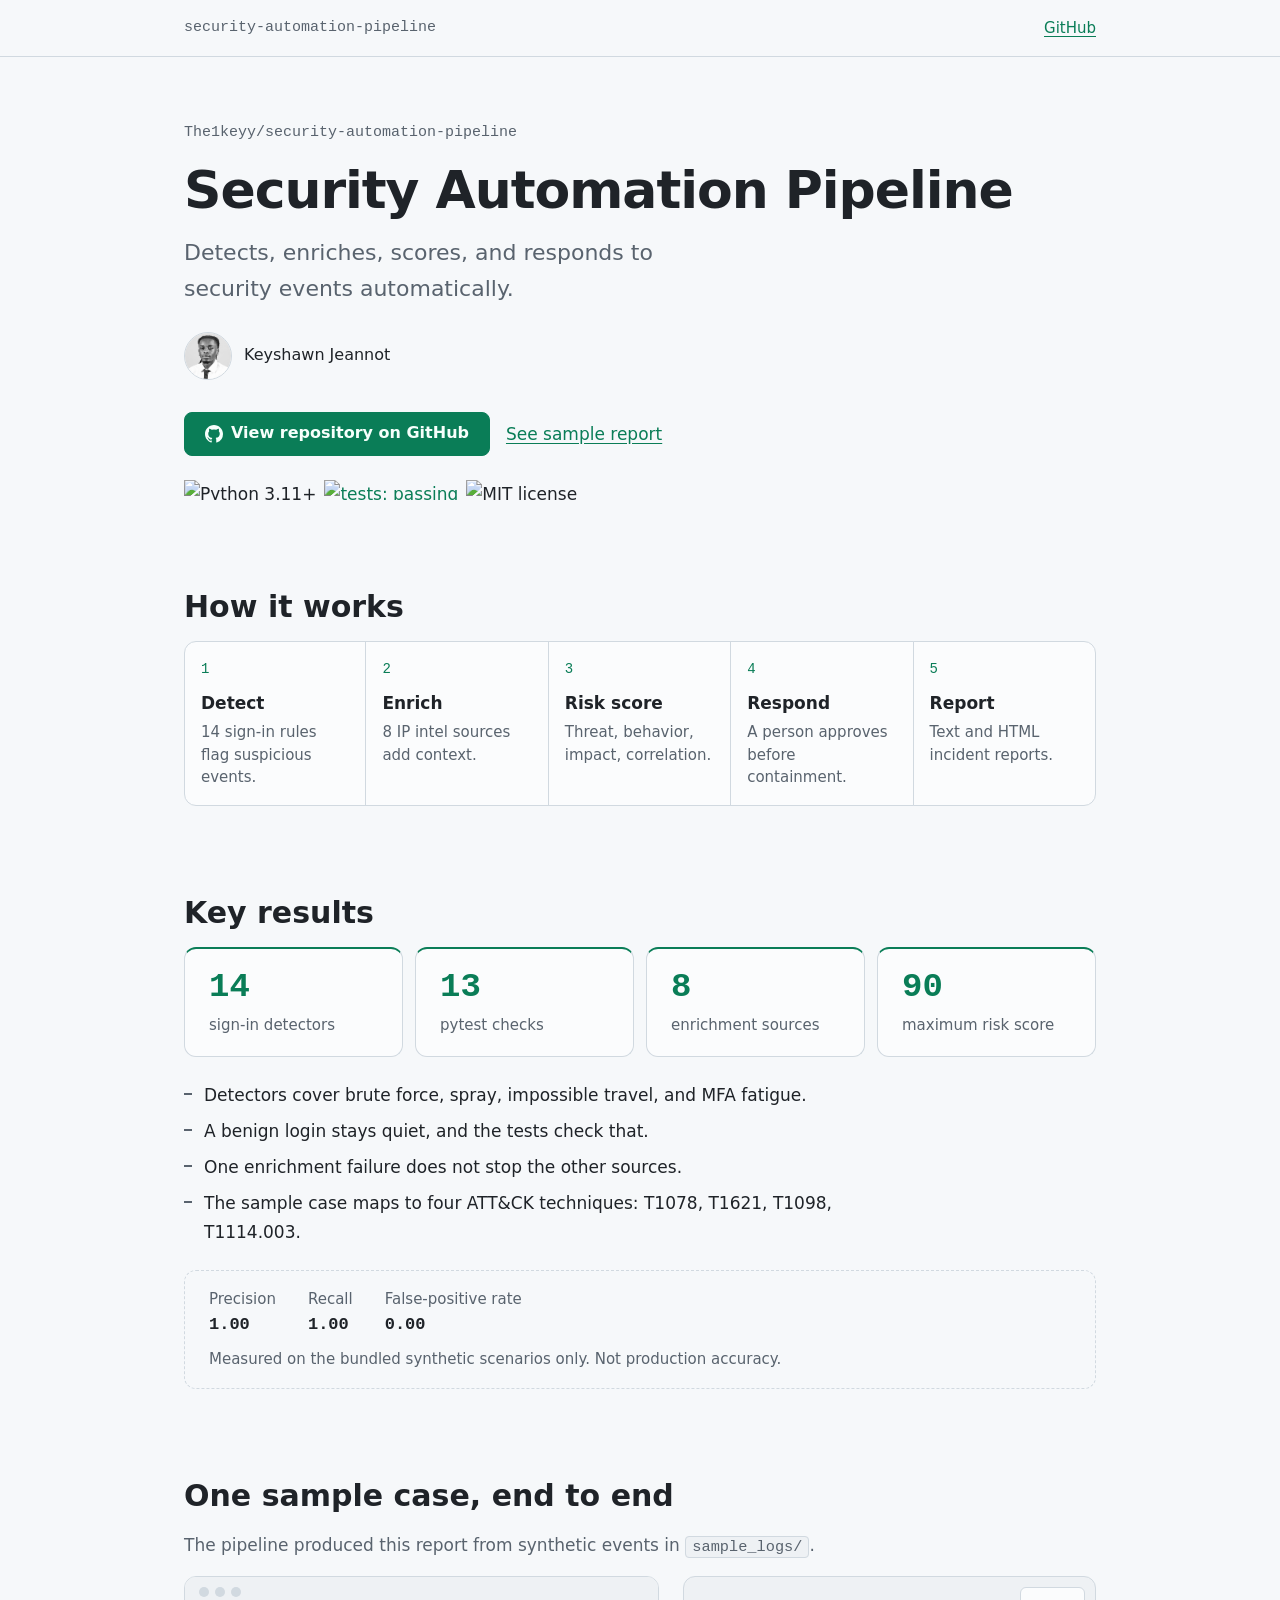
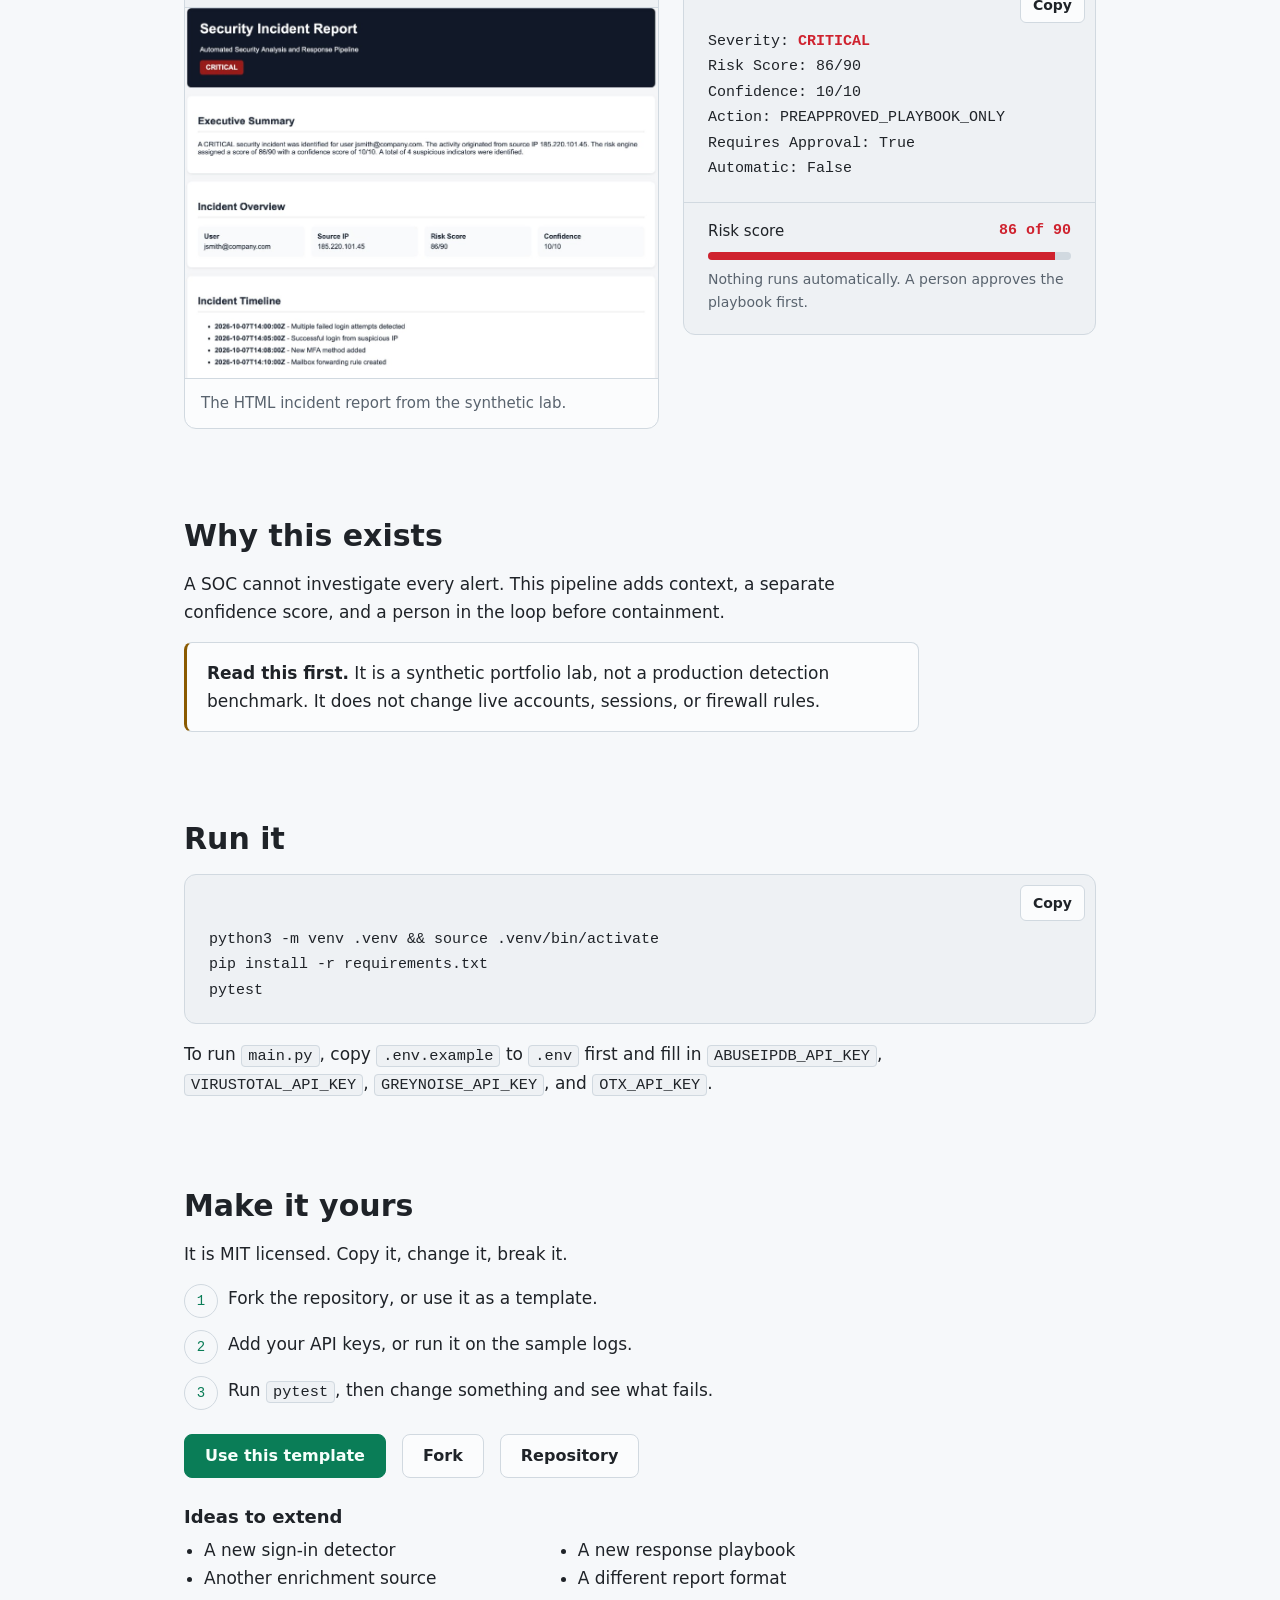
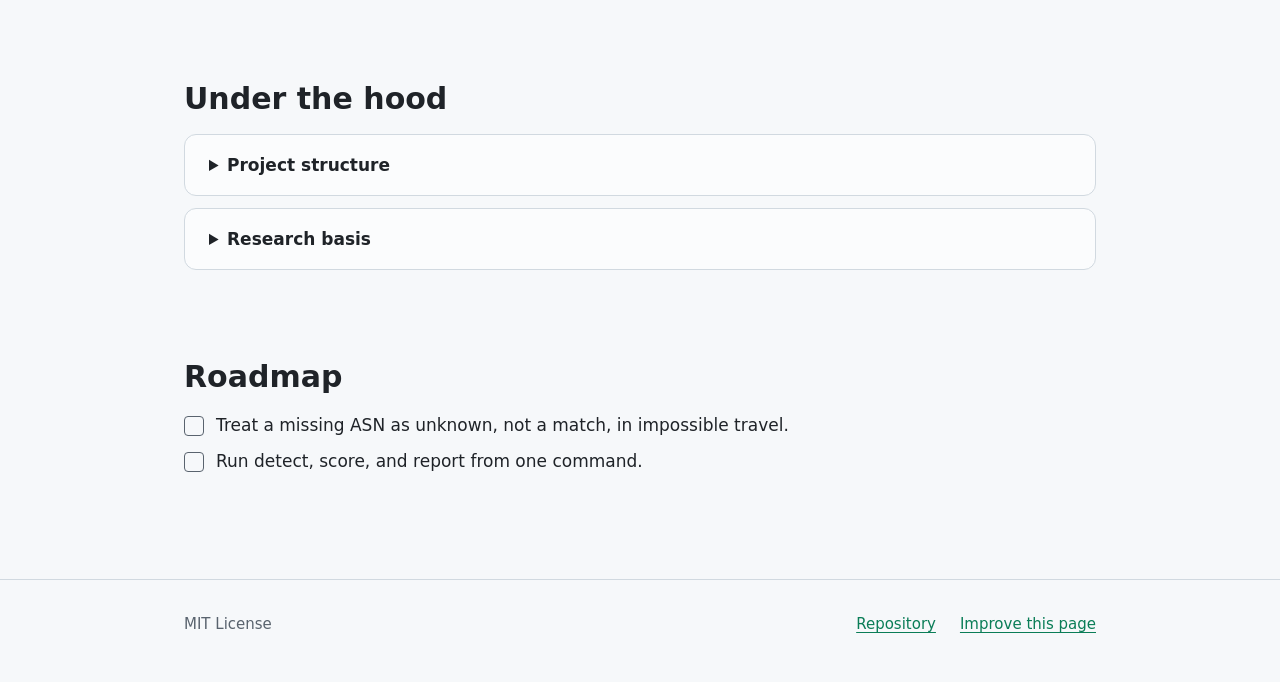
==== commit 720c948f: "docs: show the tests badge as passing The old badge URL was still cached as failing after the workfl" ====
--- a/docs/index.html
+++ b/docs/index.html
@@ -187,7 +187,7 @@
   </div>
   <div class="badges">
     <img alt="Python 3.11+" src="https://img.shields.io/badge/python-3.11+-blue">
-    <a href="https://github.com/The1keyy/security-automation-pipeline/actions/workflows/tests.yml"><img alt="Tests" src="https://github.com/The1keyy/security-automation-pipeline/actions/workflows/tests.yml/badge.svg"></a>
+    <a href="https://github.com/The1keyy/security-automation-pipeline/actions/workflows/tests.yml"><img alt="tests: passing" src="https://img.shields.io/github/actions/workflow/status/The1keyy/security-automation-pipeline/tests.yml?branch=main&amp;label=tests"></a>
     <img alt="MIT license" src="https://img.shields.io/badge/license-MIT-blue">
   </div>
 </section>
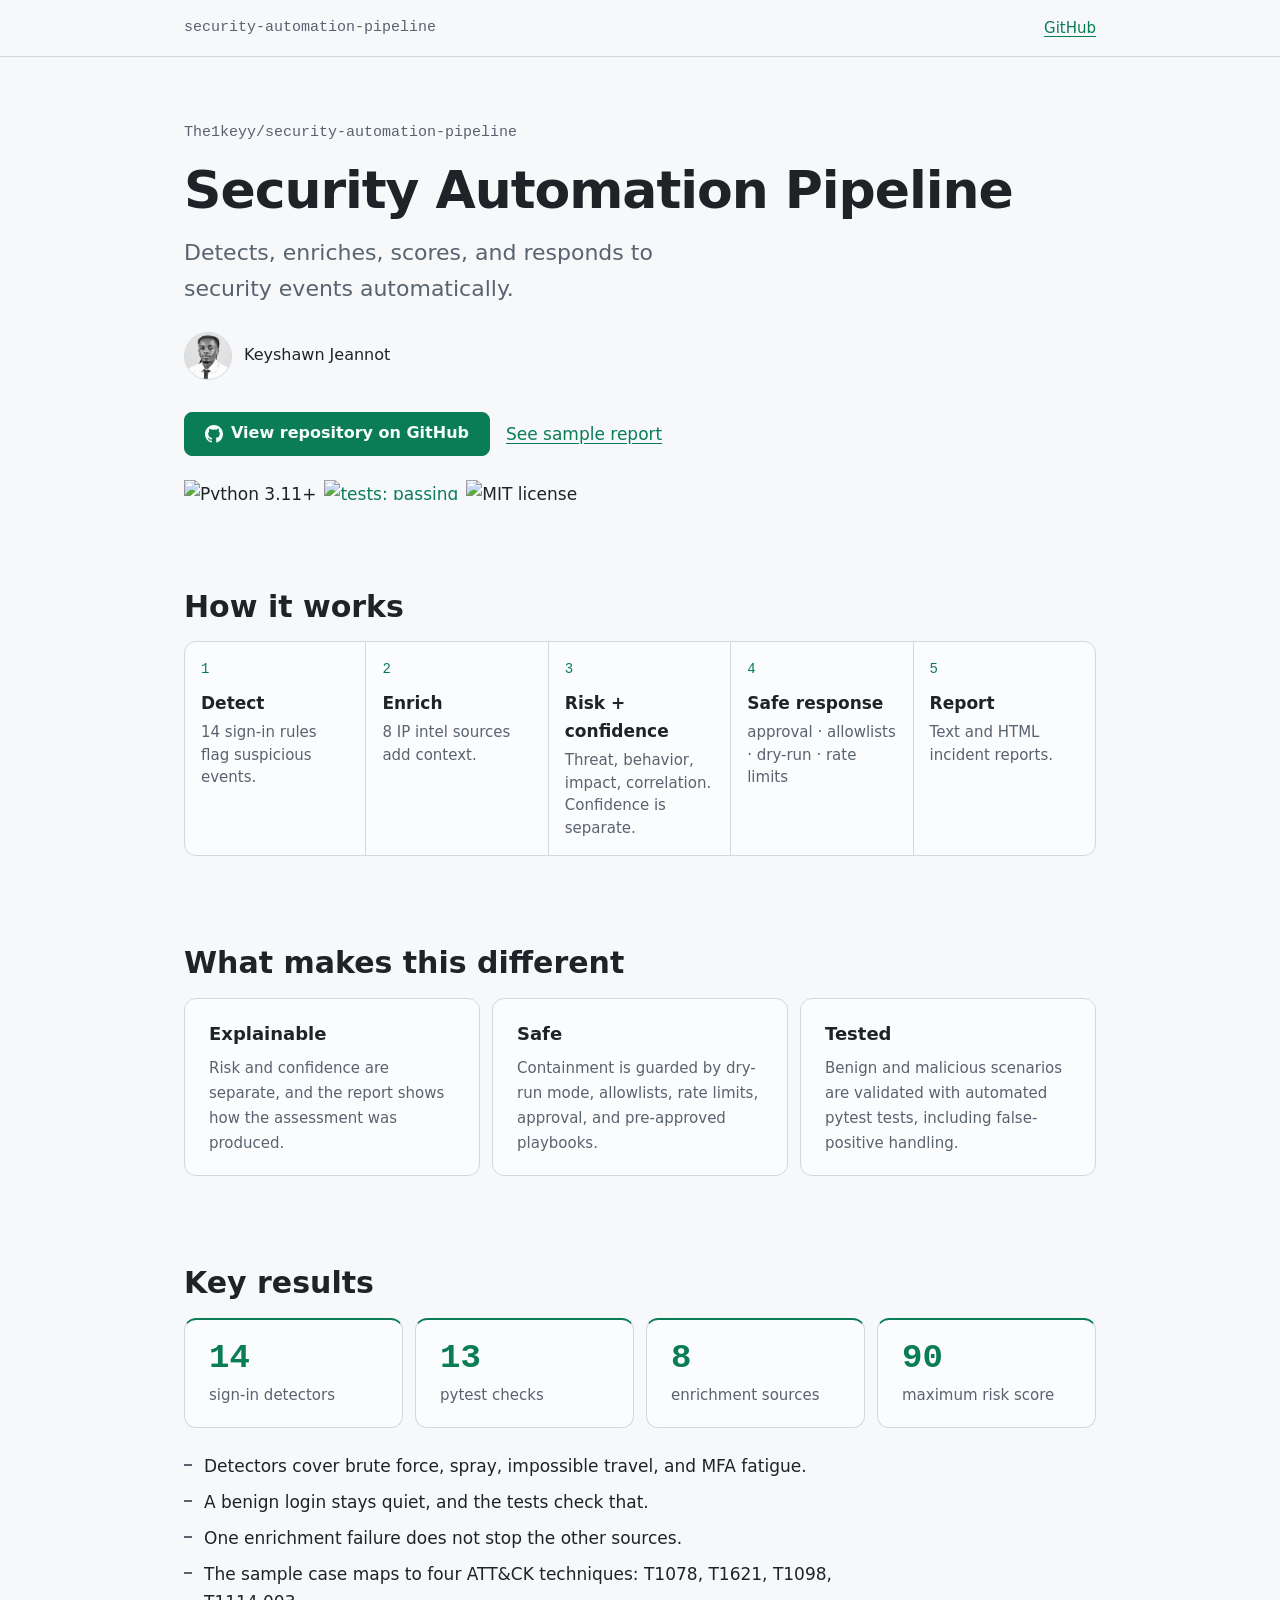
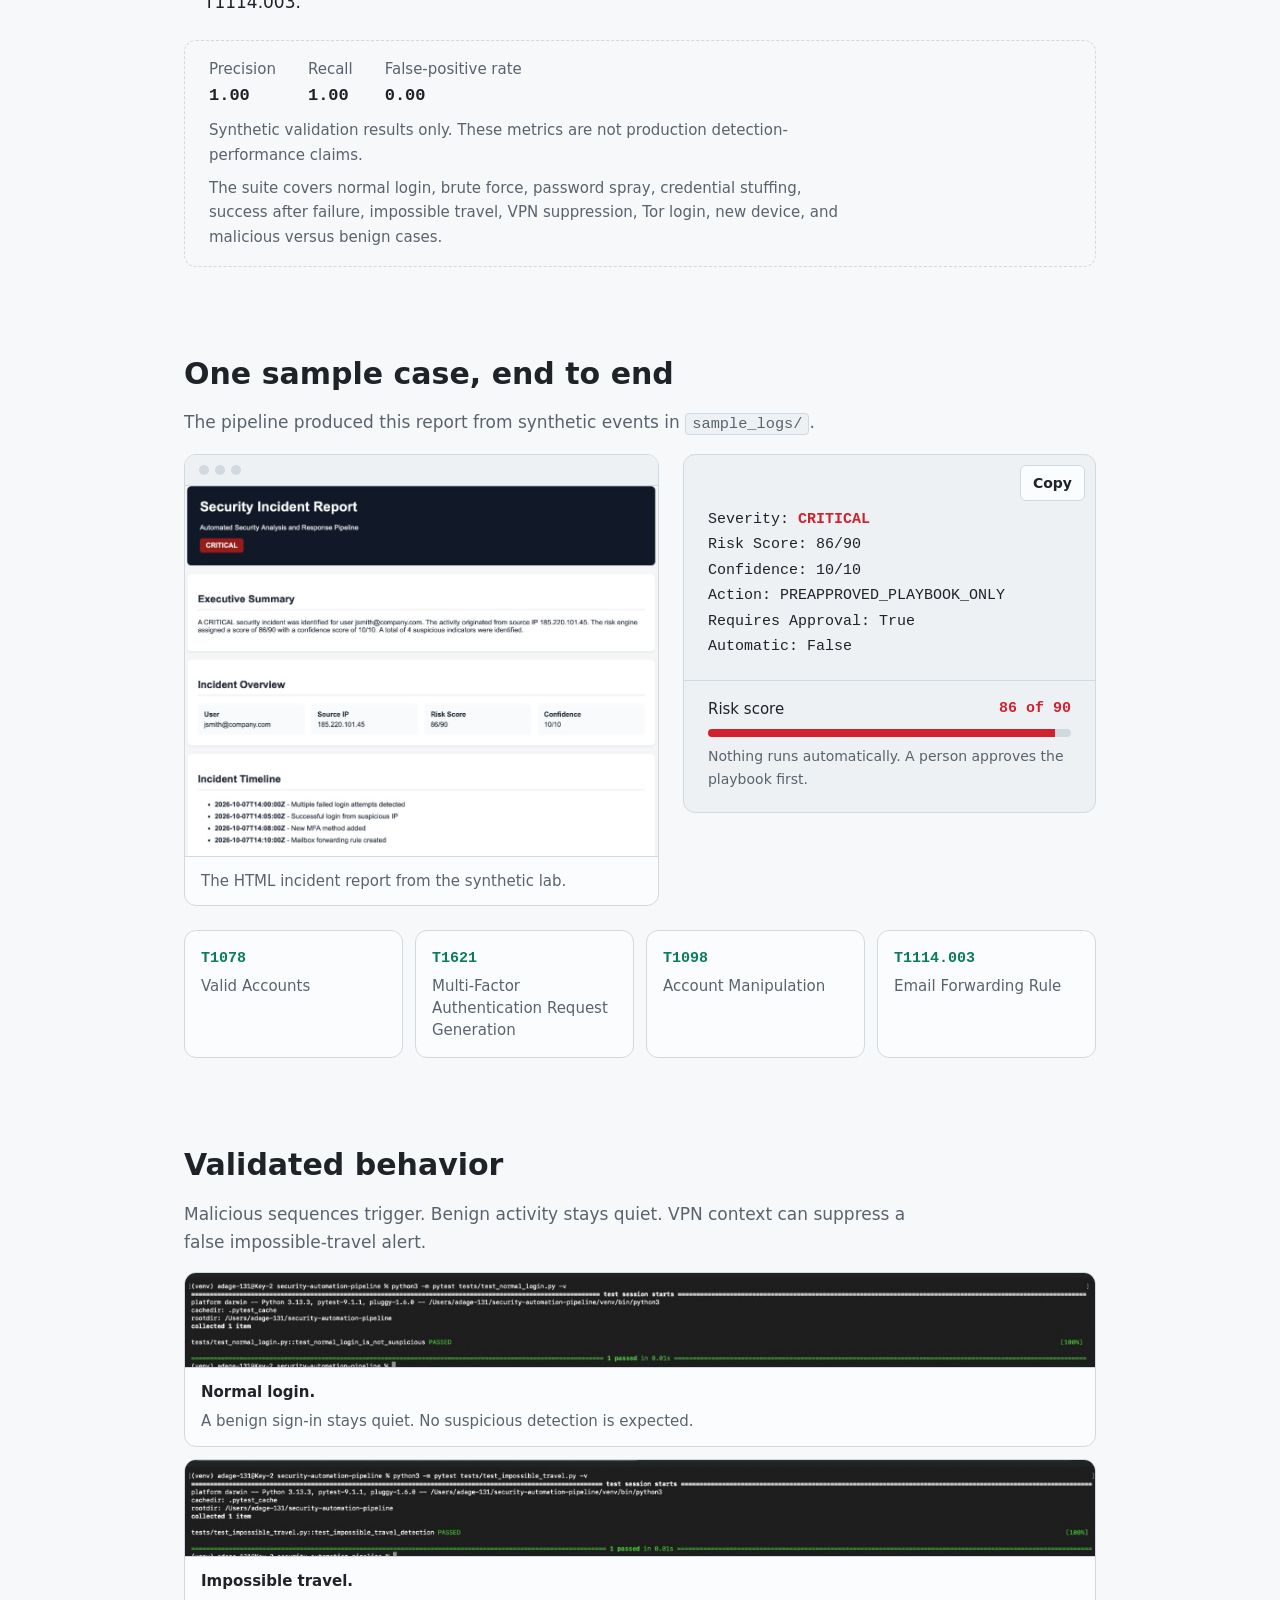
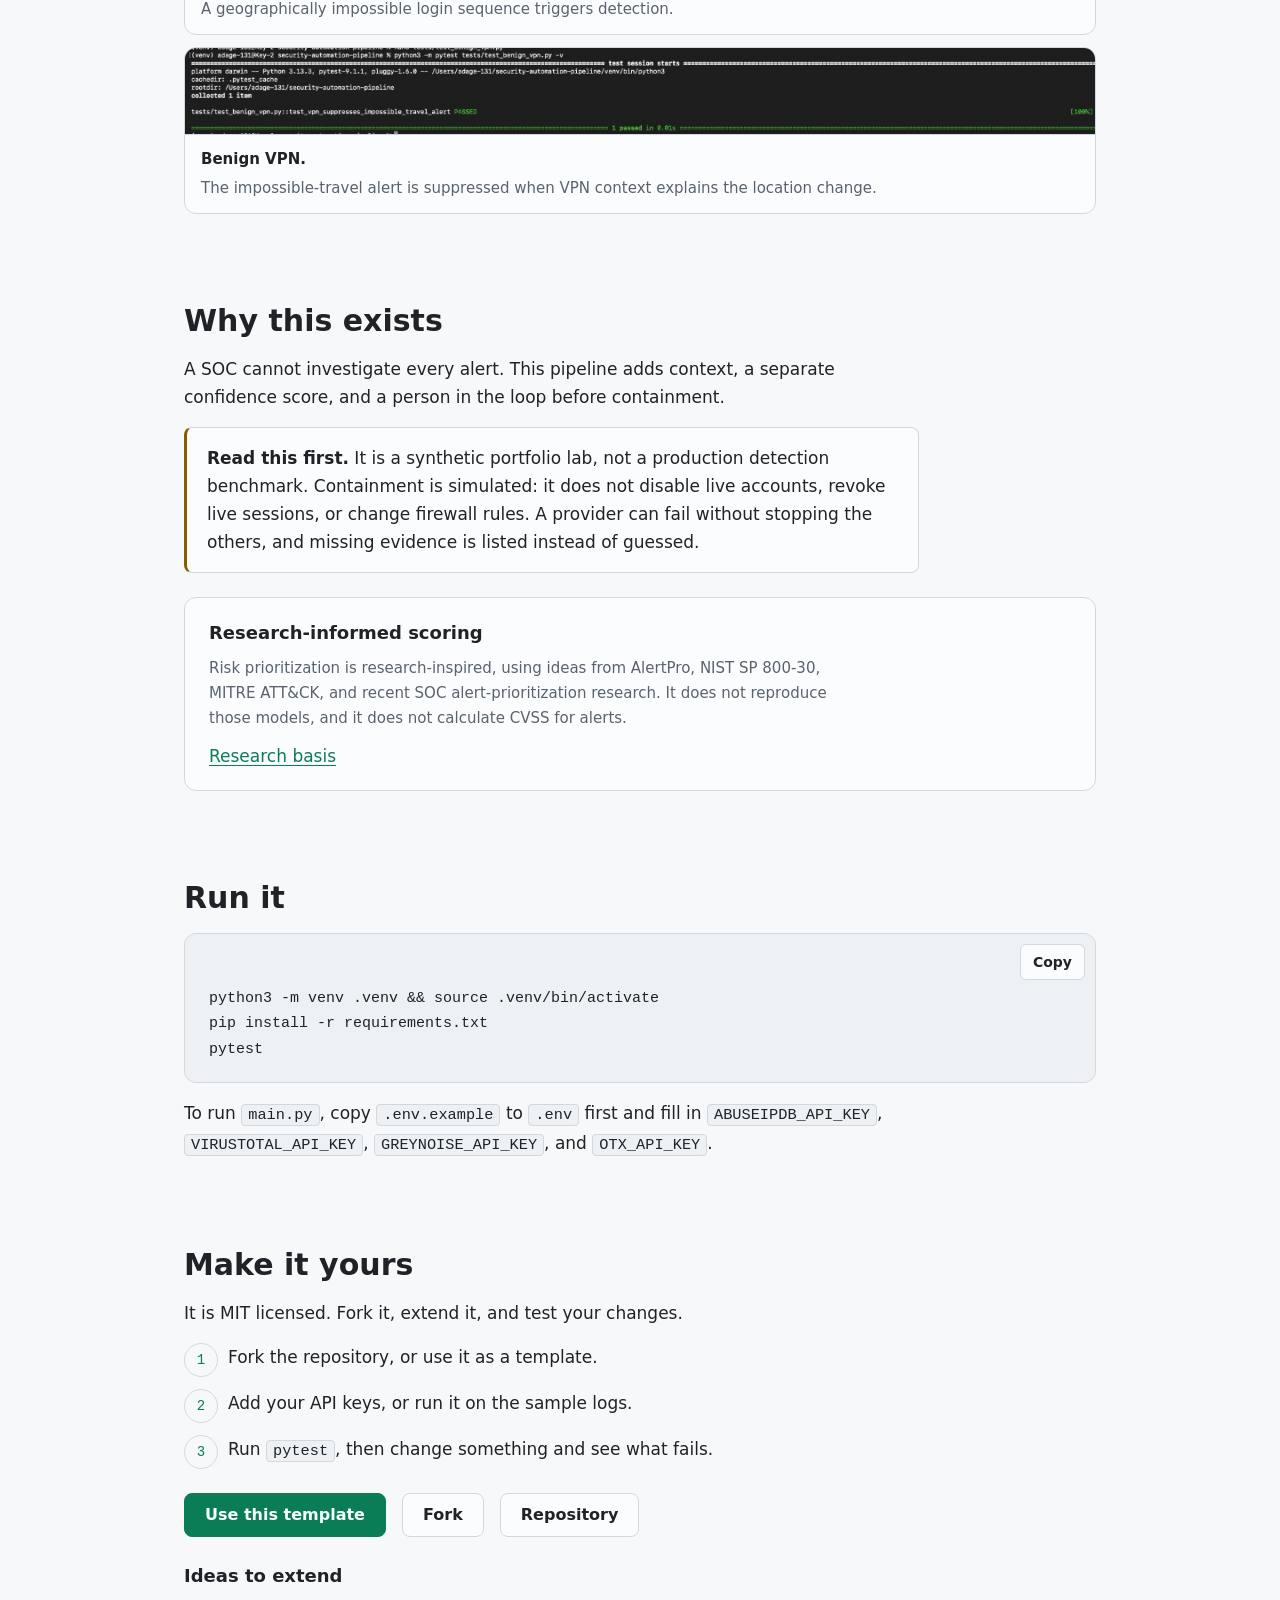
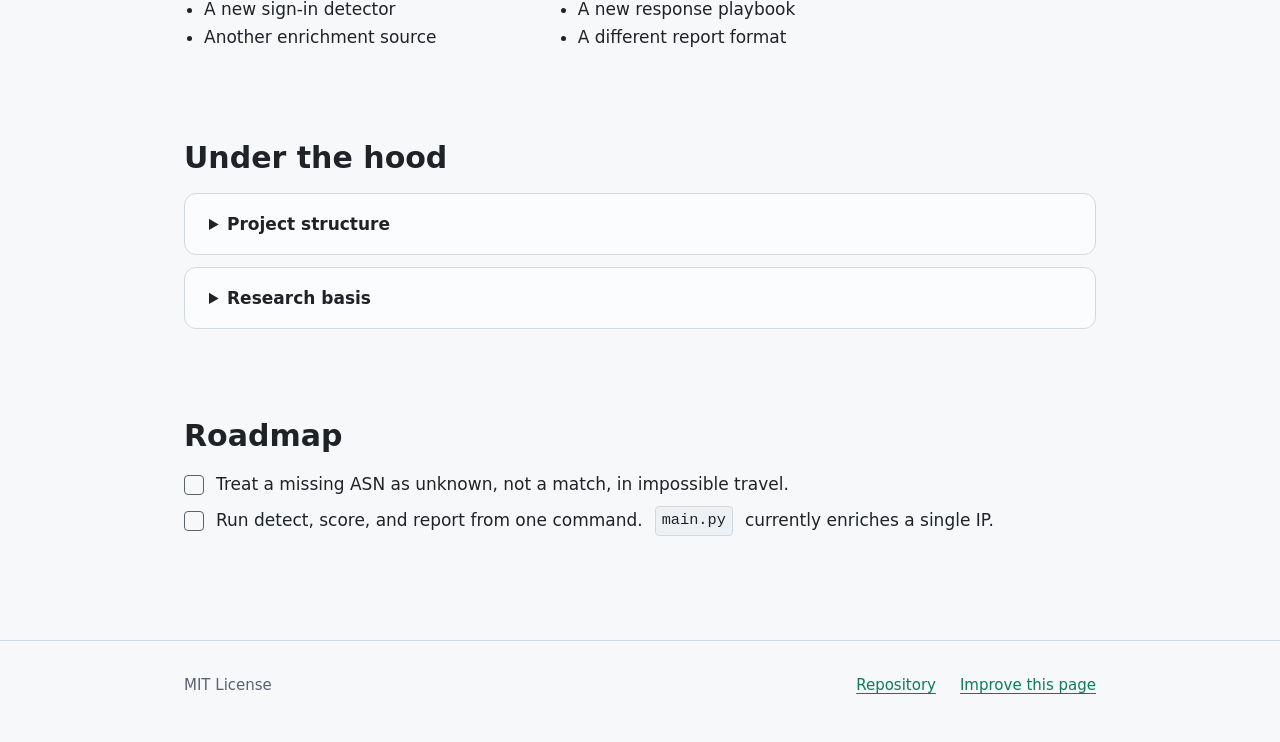
==== commit 786e26d5: "docs: show tested behavior and ATT&CK on the site The page now separates risk from confidence, and i" ====
--- a/docs/index.html
+++ b/docs/index.html
@@ -147,6 +147,23 @@
 .road li{display:flex;gap:12px;align-items:flex-start}
 .road li::before{content:"";flex:none;width:18px;height:18px;margin-top:5px;border:1.5px solid var(--text-muted);border-radius:4px}
 
+.cards,.evidence,.techs{display:grid;gap:12px}
+@media(min-width:768px){
+  .cards{grid-template-columns:repeat(3,1fr)}
+  .techs{grid-template-columns:repeat(4,1fr)}
+}
+.card,.chip,.callout{background:var(--surface);border:1px solid var(--border);border-radius:12px}
+.card,.callout{padding:20px 24px}
+.card h3,.callout h3{margin:0 0 8px}
+.card p,.callout p{margin:0;font-size:15px;color:var(--text-muted)}
+.callout p{margin-bottom:12px}
+.chip{display:block;padding:16px;text-decoration:none;color:inherit}
+.chip b{display:block;font-family:ui-monospace,SFMono-Regular,Menlo,Consolas,monospace;color:var(--accent);font-size:15px;font-weight:600}
+.chip span{display:block;margin-top:4px;font-size:15px;color:var(--text-muted);line-height:1.45}
+.chip:hover{border-color:var(--text-muted)}
+.evidence figcaption b{display:block;color:var(--text);font-weight:600;margin-bottom:4px}
+.techs{margin-top:24px}
+
 footer{margin-top:104px;border-top:1px solid var(--border);padding:32px 0 48px;font-size:15px;color:var(--text-muted)}
 footer .wrap{display:flex;flex-wrap:wrap;gap:12px 24px;justify-content:space-between}
 footer .links{display:flex;flex-wrap:wrap;gap:12px 24px}
@@ -198,10 +215,29 @@
   <ol class="pipe">
     <li><b>Detect</b><span>14 sign-in rules flag suspicious events.</span></li>
     <li><b>Enrich</b><span>8 IP intel sources add context.</span></li>
-    <li><b>Risk score</b><span>Threat, behavior, impact, correlation.</span></li>
-    <li><b>Respond</b><span>A person approves before containment.</span></li>
+    <li><b>Risk + confidence</b><span>Threat, behavior, impact, correlation. Confidence is separate.</span></li>
+    <li><b>Safe response</b><span>approval · allowlists · dry-run · rate limits</span></li>
     <li><b>Report</b><span>Text and HTML incident reports.</span></li>
   </ol>
+</section>
+
+<!-- DIFFERENT -->
+<section aria-labelledby="diff">
+  <h2 id="diff">What makes this different</h2>
+  <div class="cards">
+    <article class="card">
+      <h3>Explainable</h3>
+      <p>Risk and confidence are separate, and the report shows how the assessment was produced.</p>
+    </article>
+    <article class="card">
+      <h3>Safe</h3>
+      <p>Containment is guarded by dry-run mode, allowlists, rate limits, approval, and pre-approved playbooks.</p>
+    </article>
+    <article class="card">
+      <h3>Tested</h3>
+      <p>Benign and malicious scenarios are validated with automated pytest tests, including false-positive handling.</p>
+    </article>
+  </div>
 </section>
 
 <!-- RESULTS -->
@@ -225,7 +261,8 @@
       <div><dt>Recall</dt><dd class="mono">1.00</dd></div>
       <div><dt>False-positive rate</dt><dd class="mono">0.00</dd></div>
     </dl>
-    <p>Measured on the bundled synthetic scenarios only. Not production accuracy.</p>
+    <p>Synthetic validation results only. These metrics are not production detection-performance claims.</p>
+    <p style="margin:8px 0 0">The suite covers normal login, brute force, password spray, credential stuffing, success after failure, impossible travel, VPN suppression, Tor login, new device, and malicious versus benign cases.</p>
   </div>
 </section>
 
@@ -254,6 +291,32 @@
       </div>
     </div>
   </div>
+  <div class="techs" aria-label="ATT&CK techniques in the sample incident">
+    <a class="chip" href="https://attack.mitre.org/techniques/T1078/"><b>T1078</b><span>Valid Accounts</span></a>
+    <a class="chip" href="https://attack.mitre.org/techniques/T1621/"><b>T1621</b><span>Multi-Factor Authentication Request Generation</span></a>
+    <a class="chip" href="https://attack.mitre.org/techniques/T1098/"><b>T1098</b><span>Account Manipulation</span></a>
+    <a class="chip" href="https://attack.mitre.org/techniques/T1114/003/"><b>T1114.003</b><span>Email Forwarding Rule</span></a>
+  </div>
+</section>
+
+<!-- VALIDATED -->
+<section aria-labelledby="valid">
+  <h2 id="valid">Validated behavior</h2>
+  <p class="muted">Malicious sequences trigger. Benign activity stays quiet. VPN context can suppress a false impossible-travel alert.</p>
+  <div class="evidence">
+    <figure class="frame">
+      <img src="ss/pytest-normal-login.jpg" width="1024" height="106" loading="lazy" alt="Pytest result for a normal login that stays quiet">
+      <figcaption><b>Normal login.</b> A benign sign-in stays quiet. No suspicious detection is expected.</figcaption>
+    </figure>
+    <figure class="frame">
+      <img src="ss/pytest-impossible-travel.jpg" width="1024" height="108" loading="lazy" alt="Pytest result for impossible travel detection">
+      <figcaption><b>Impossible travel.</b> A geographically impossible login sequence triggers detection.</figcaption>
+    </figure>
+    <figure class="frame">
+      <img src="ss/pytest-benign-vpn.jpg" width="1024" height="97" loading="lazy" alt="Pytest result showing VPN context suppresses impossible travel">
+      <figcaption><b>Benign VPN.</b> The impossible-travel alert is suppressed when VPN context explains the location change.</figcaption>
+    </figure>
+  </div>
 </section>
 
 <!-- WHY -->
@@ -261,8 +324,13 @@
   <h2 id="why">Why this exists</h2>
   <p>A SOC cannot investigate every alert. This pipeline adds context, a separate confidence score, and a person in the loop before containment.</p>
   <div class="note">
-    <p><strong>Read this first.</strong> It is a synthetic portfolio lab, not a production detection benchmark. It does not change live accounts, sessions, or firewall rules.</p>
-  </div>
+    <p><strong>Read this first.</strong> It is a synthetic portfolio lab, not a production detection benchmark. Containment is simulated: it does not disable live accounts, revoke live sessions, or change firewall rules. A provider can fail without stopping the others, and missing evidence is listed instead of guessed.</p>
+  </div>
+  <aside class="callout" style="margin-top:24px">
+    <h3>Research-informed scoring</h3>
+    <p>Risk prioritization is research-inspired, using ideas from AlertPro, NIST SP 800-30, MITRE ATT&amp;CK, and recent SOC alert-prioritization research. It does not reproduce those models, and it does not calculate CVSS for alerts.</p>
+    <a href="#research">Research basis</a>
+  </aside>
 </section>
 
 <!-- RUN IT -->
@@ -280,7 +348,7 @@
 <!-- MAKE IT YOURS -->
 <section aria-labelledby="mine">
   <h2 id="mine">Make it yours</h2>
-  <p>It is MIT licensed. Copy it, change it, break it.</p>
+  <p>It is MIT licensed. Fork it, extend it, and test your changes.</p>
   <ol class="steps">
     <li><div>Fork the repository, or use it as a template.</div></li>
     <li><div>Add your API keys, or run it on the sample logs.</div></li>
@@ -321,7 +389,7 @@
       <p class="small muted" style="margin:16px 0 0">Built with Python 3.13, pytest, and requests. Reports are plain text and HTML.</p>
     </div>
   </details>
-  <details>
+  <details id="research">
     <summary>Research basis</summary>
     <div>
       <p class="small muted">The score is research-inspired. It does not reproduce the cited models, and it does not calculate CVSS for alerts.</p>
@@ -341,7 +409,7 @@
   <h2 id="road">Roadmap</h2>
   <ul class="road">
     <li>Treat a missing ASN as unknown, not a match, in impossible travel.</li>
-    <li>Run detect, score, and report from one command.</li>
+    <li>Run detect, score, and report from one command. <code>main.py</code> currently enriches a single IP.</li>
   </ul>
 </section>
 
@@ -358,6 +426,12 @@
 </footer>
 
 <script>
+document.querySelectorAll('a[href="#research"]').forEach(function(a){
+  a.addEventListener('click',function(){
+    var d=document.getElementById('research');
+    if(d) d.open=true;
+  });
+});
 document.querySelectorAll('[data-copy]').forEach(function(b){
   b.addEventListener('click',function(){
     var t=document.getElementById(b.dataset.copy).innerText;
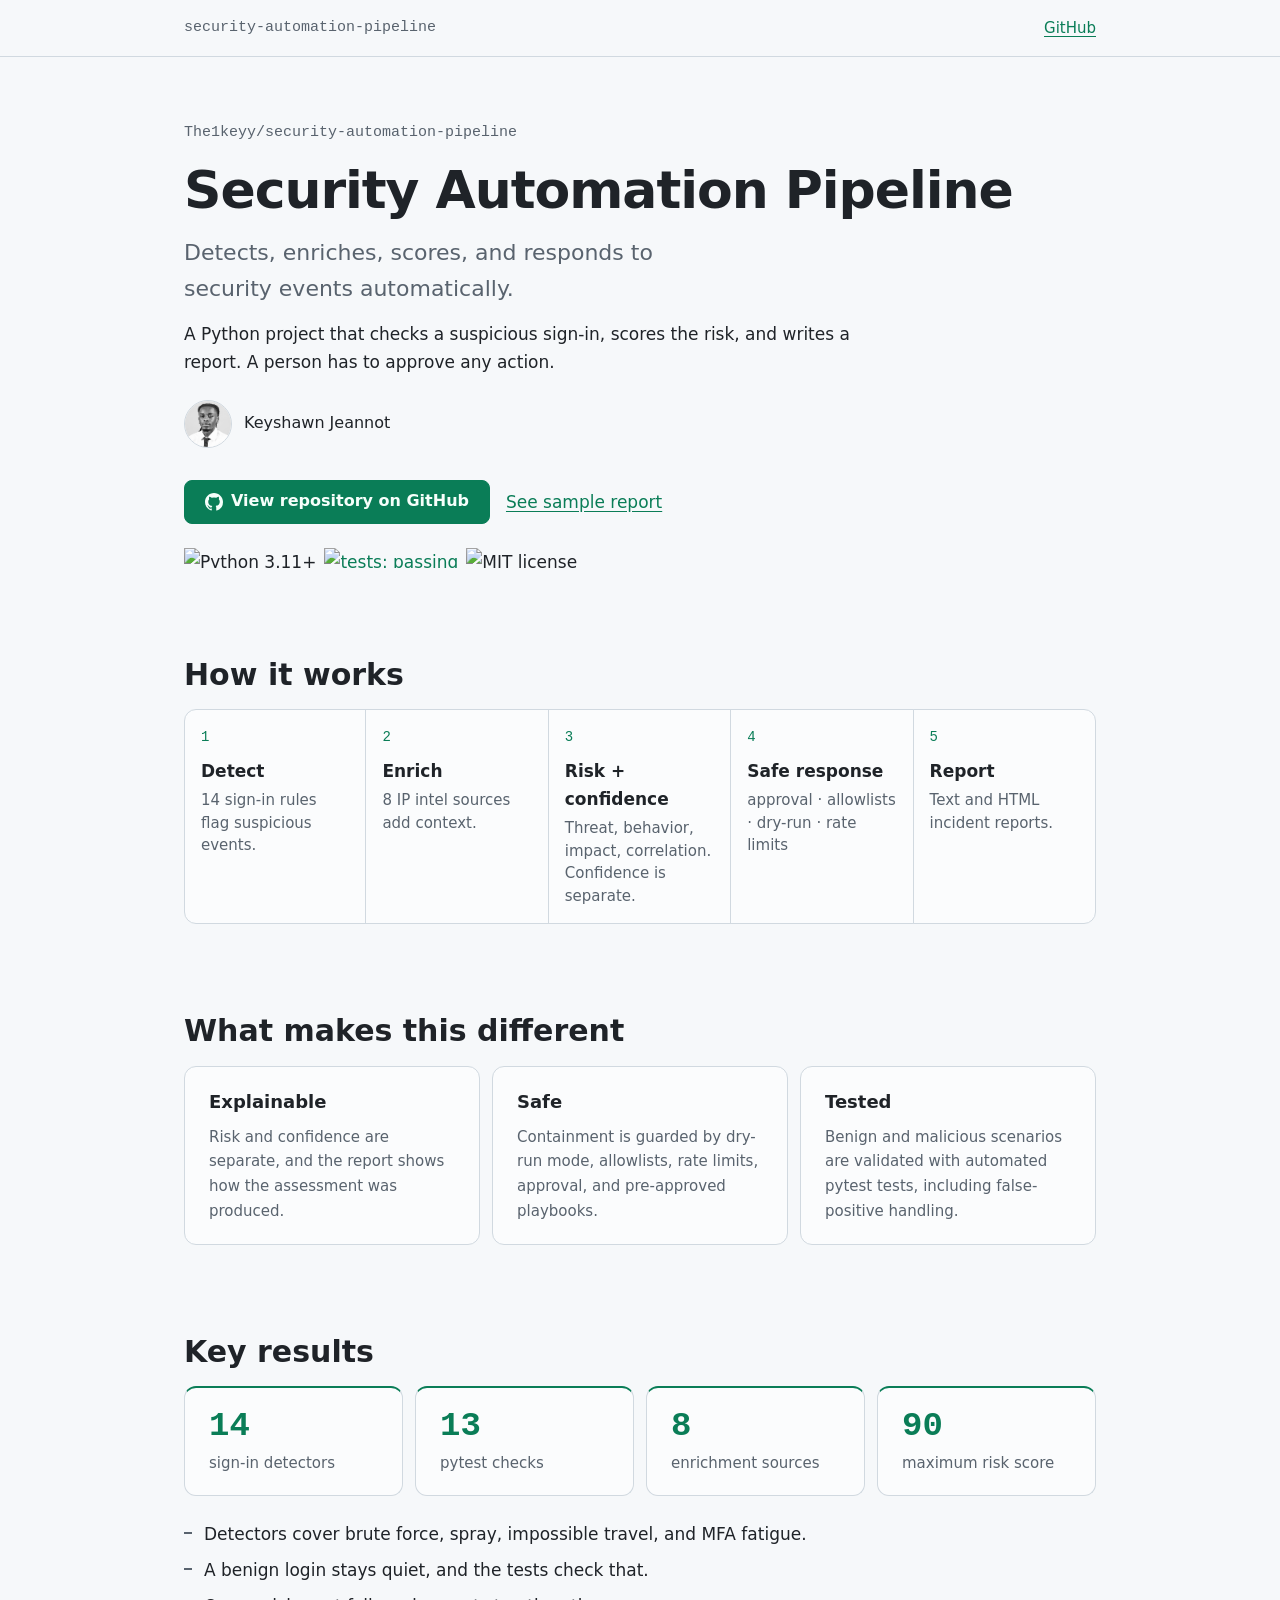
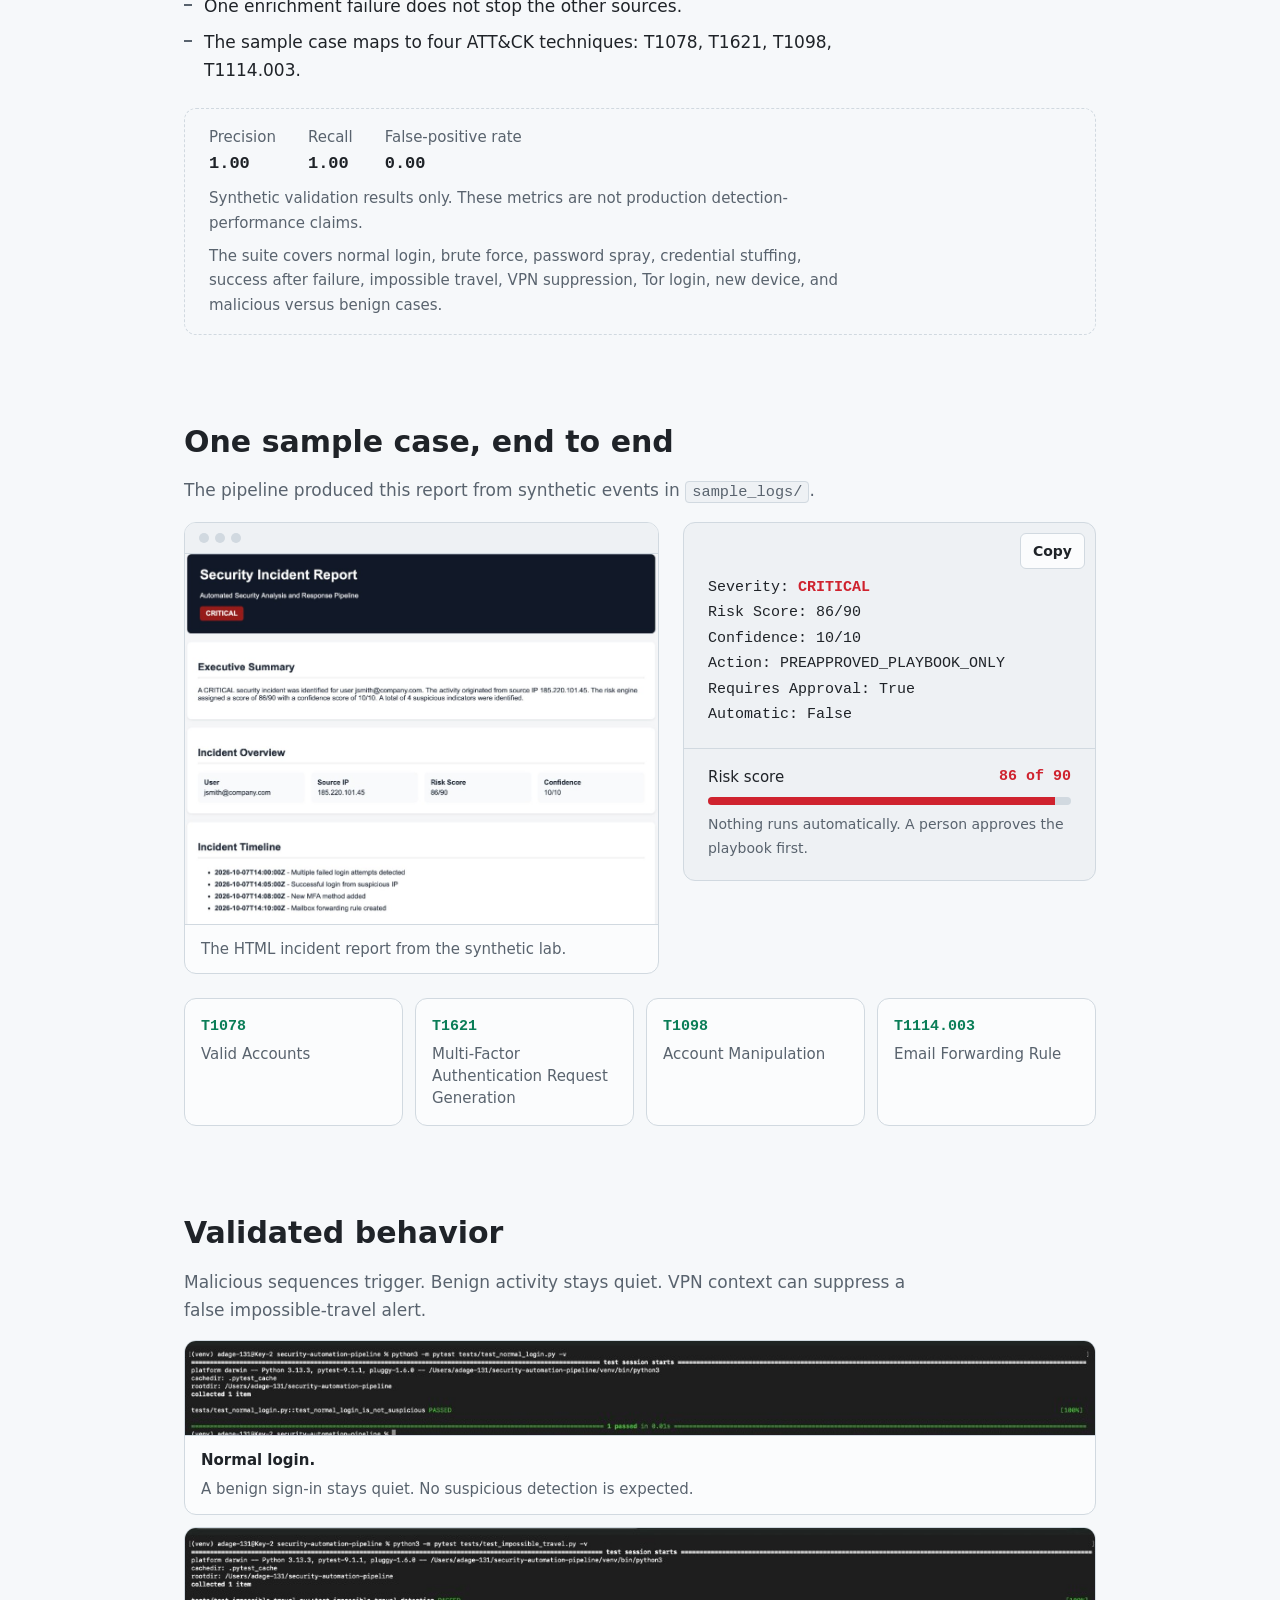
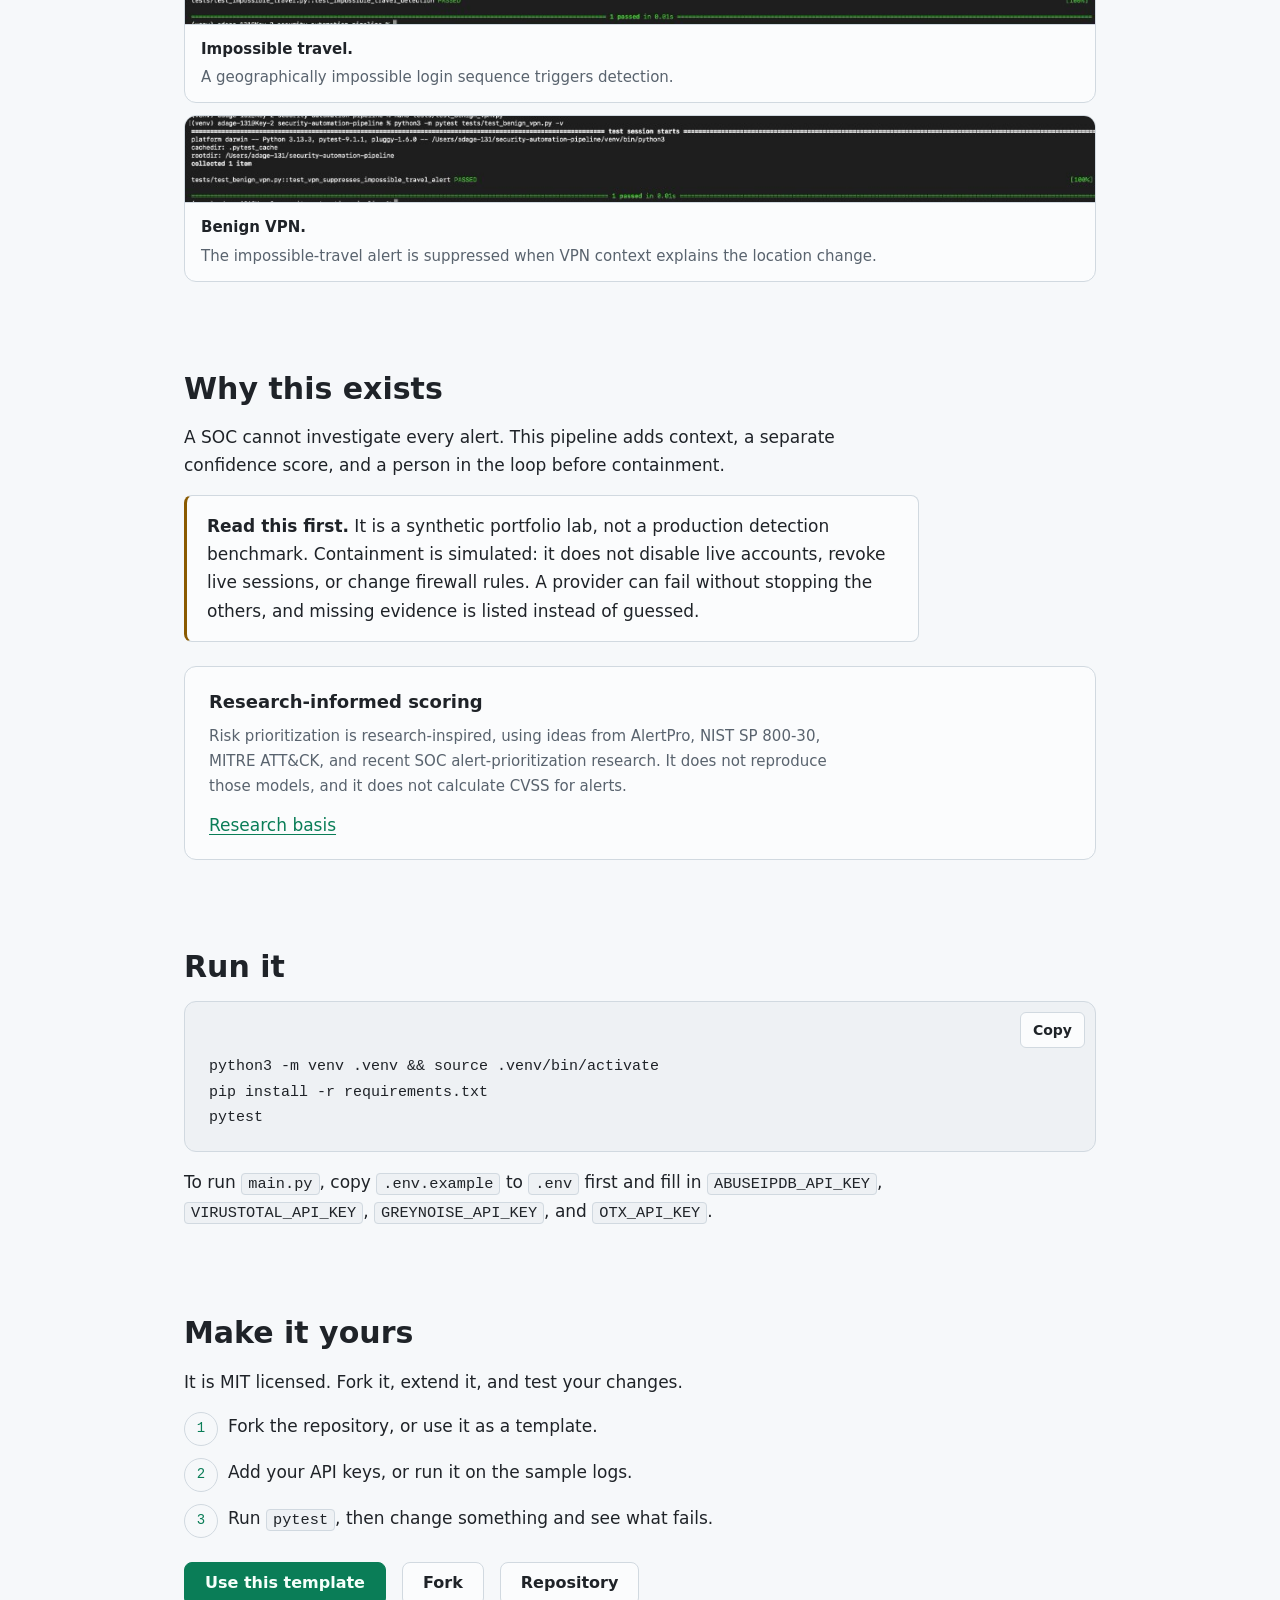
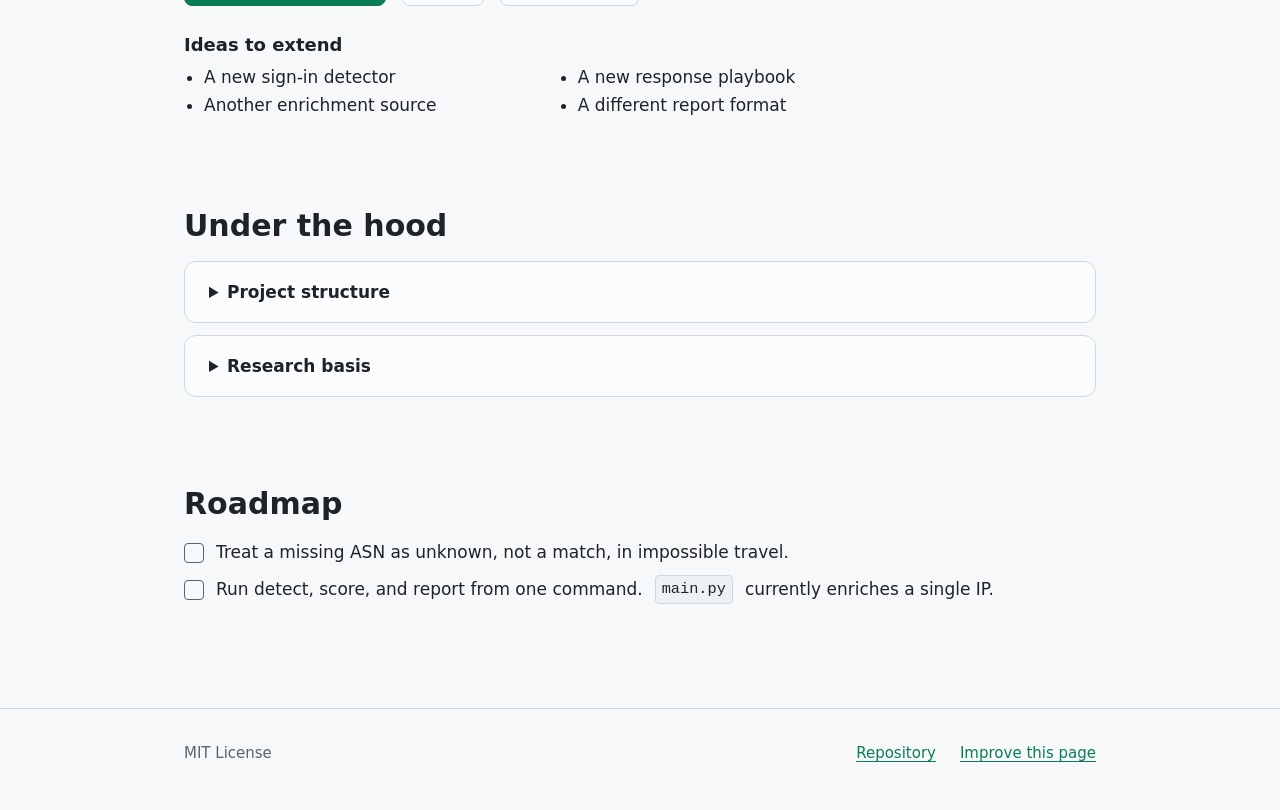
==== commit f8f2538a: "docs: add the plain-language summary to the site The same sentence now sits under the title on the G" ====
--- a/docs/index.html
+++ b/docs/index.html
@@ -54,7 +54,8 @@
 /* hero */
 .hero{padding-top:64px}
 .repo{font-size:15px;color:var(--text-muted);margin-bottom:16px}
-.tagline{font-size:clamp(19px,2.6vw,22px);color:var(--text-muted);max-width:34ch;margin-bottom:24px}
+.tagline{font-size:clamp(19px,2.6vw,22px);color:var(--text-muted);max-width:34ch;margin-bottom:12px}
+.summary{margin:0 0 24px;max-width:62ch}
 .byline{display:flex;align-items:center;gap:12px;margin-bottom:32px}
 .avatar{width:40px;height:40px;border-radius:50%;border:1px solid var(--border);object-fit:cover;background:var(--surface);
   display:grid;place-items:center;font-size:14px;font-weight:600;color:var(--text-muted);overflow:hidden}
@@ -188,6 +189,7 @@
   <div class="repo mono">The1keyy/security-automation-pipeline</div>
   <h1>Security Automation Pipeline</h1>
   <p class="tagline">Detects, enriches, scores, and responds to security events automatically.</p>
+  <p class="summary">A Python project that checks a suspicious sign-in, scores the risk, and writes a report. A person has to approve any action.</p>
 
   <div class="byline">
     <!-- EDIT ME: put your photo at docs/img/keyshawn.jpg (square, about 400x400) -->
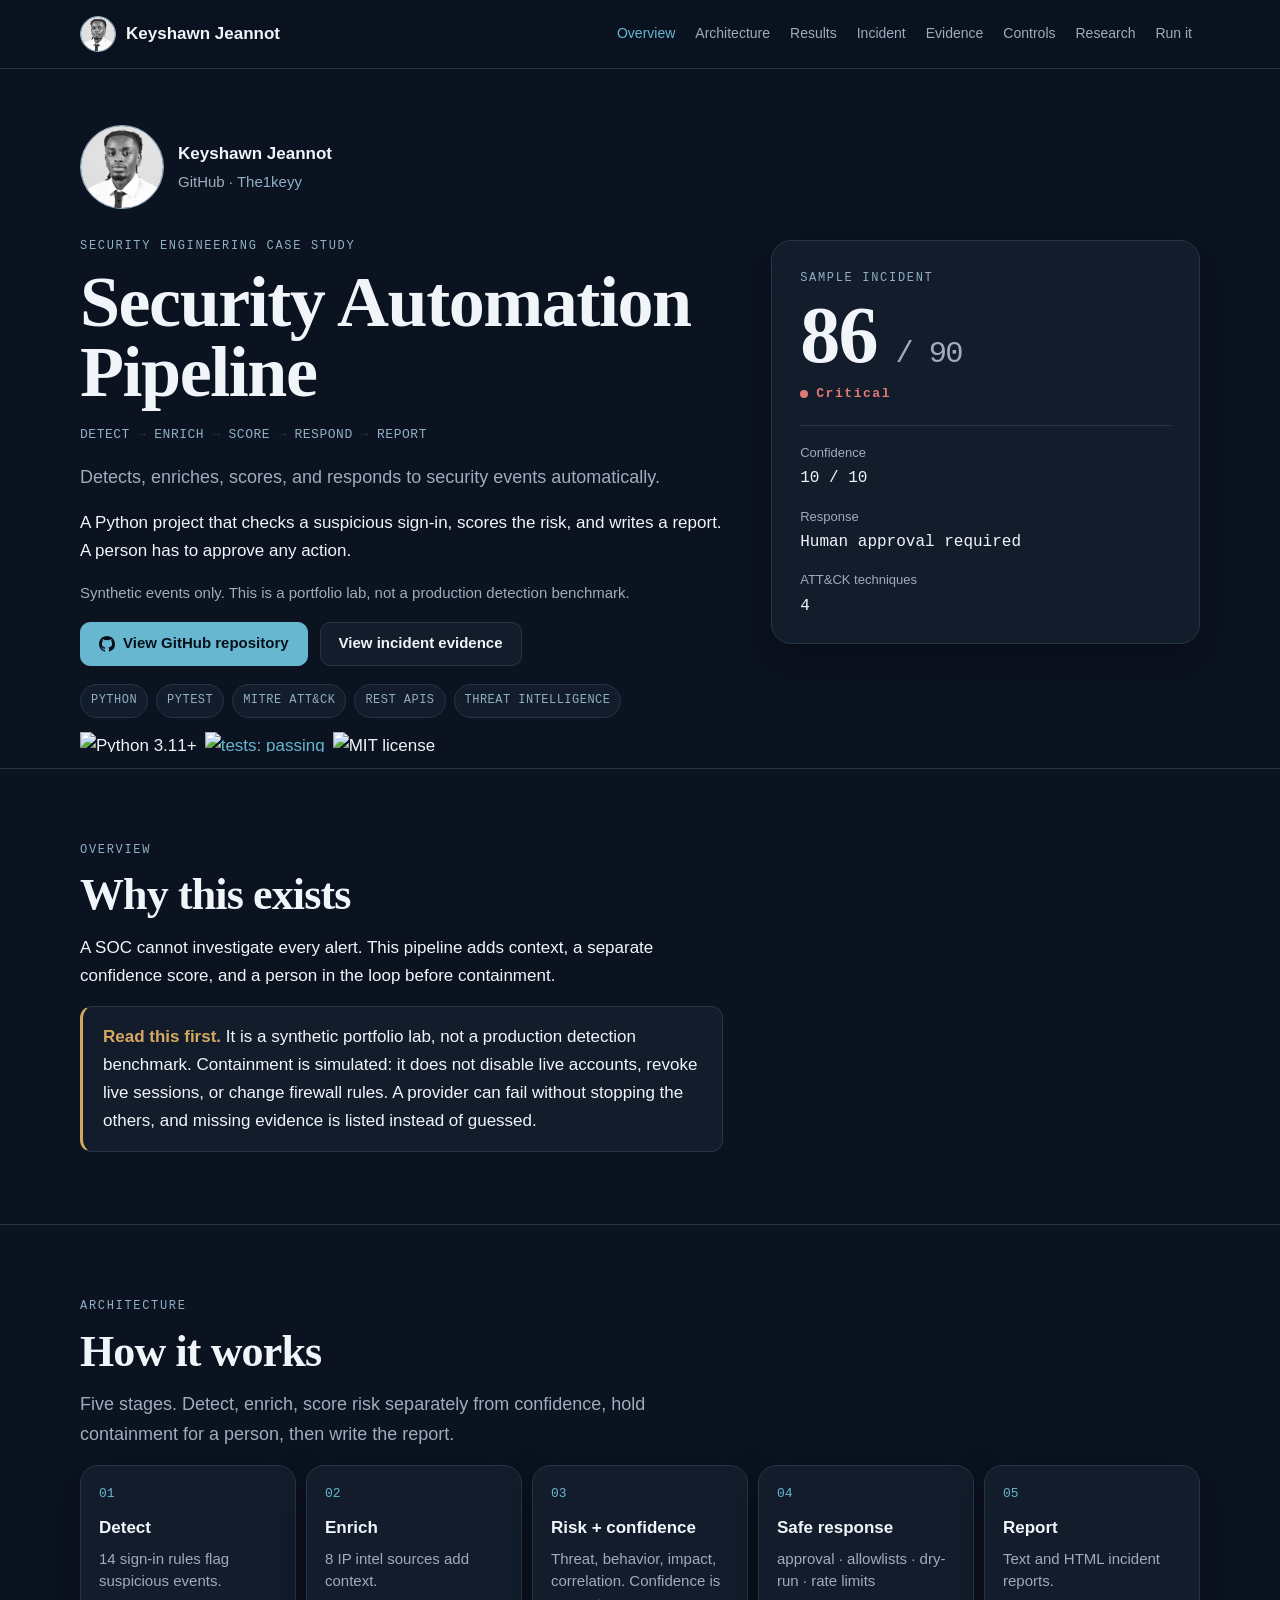
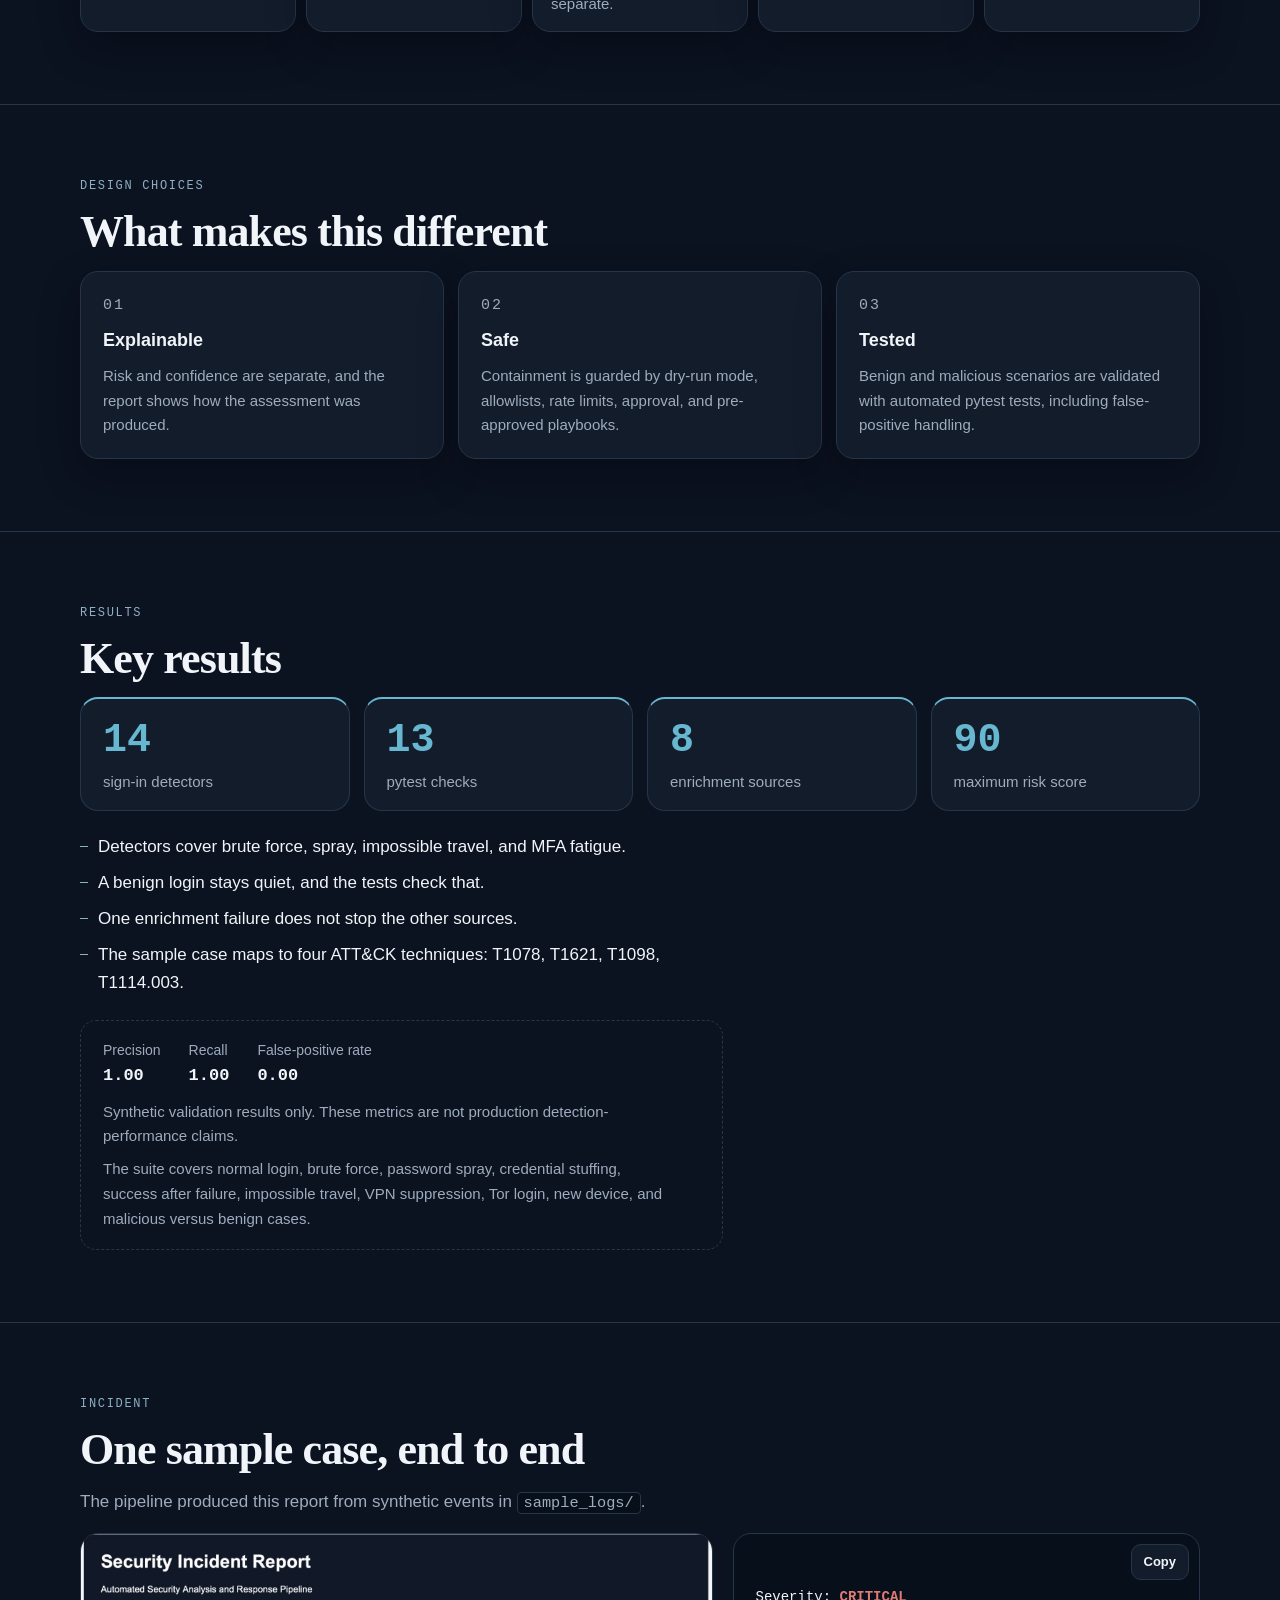
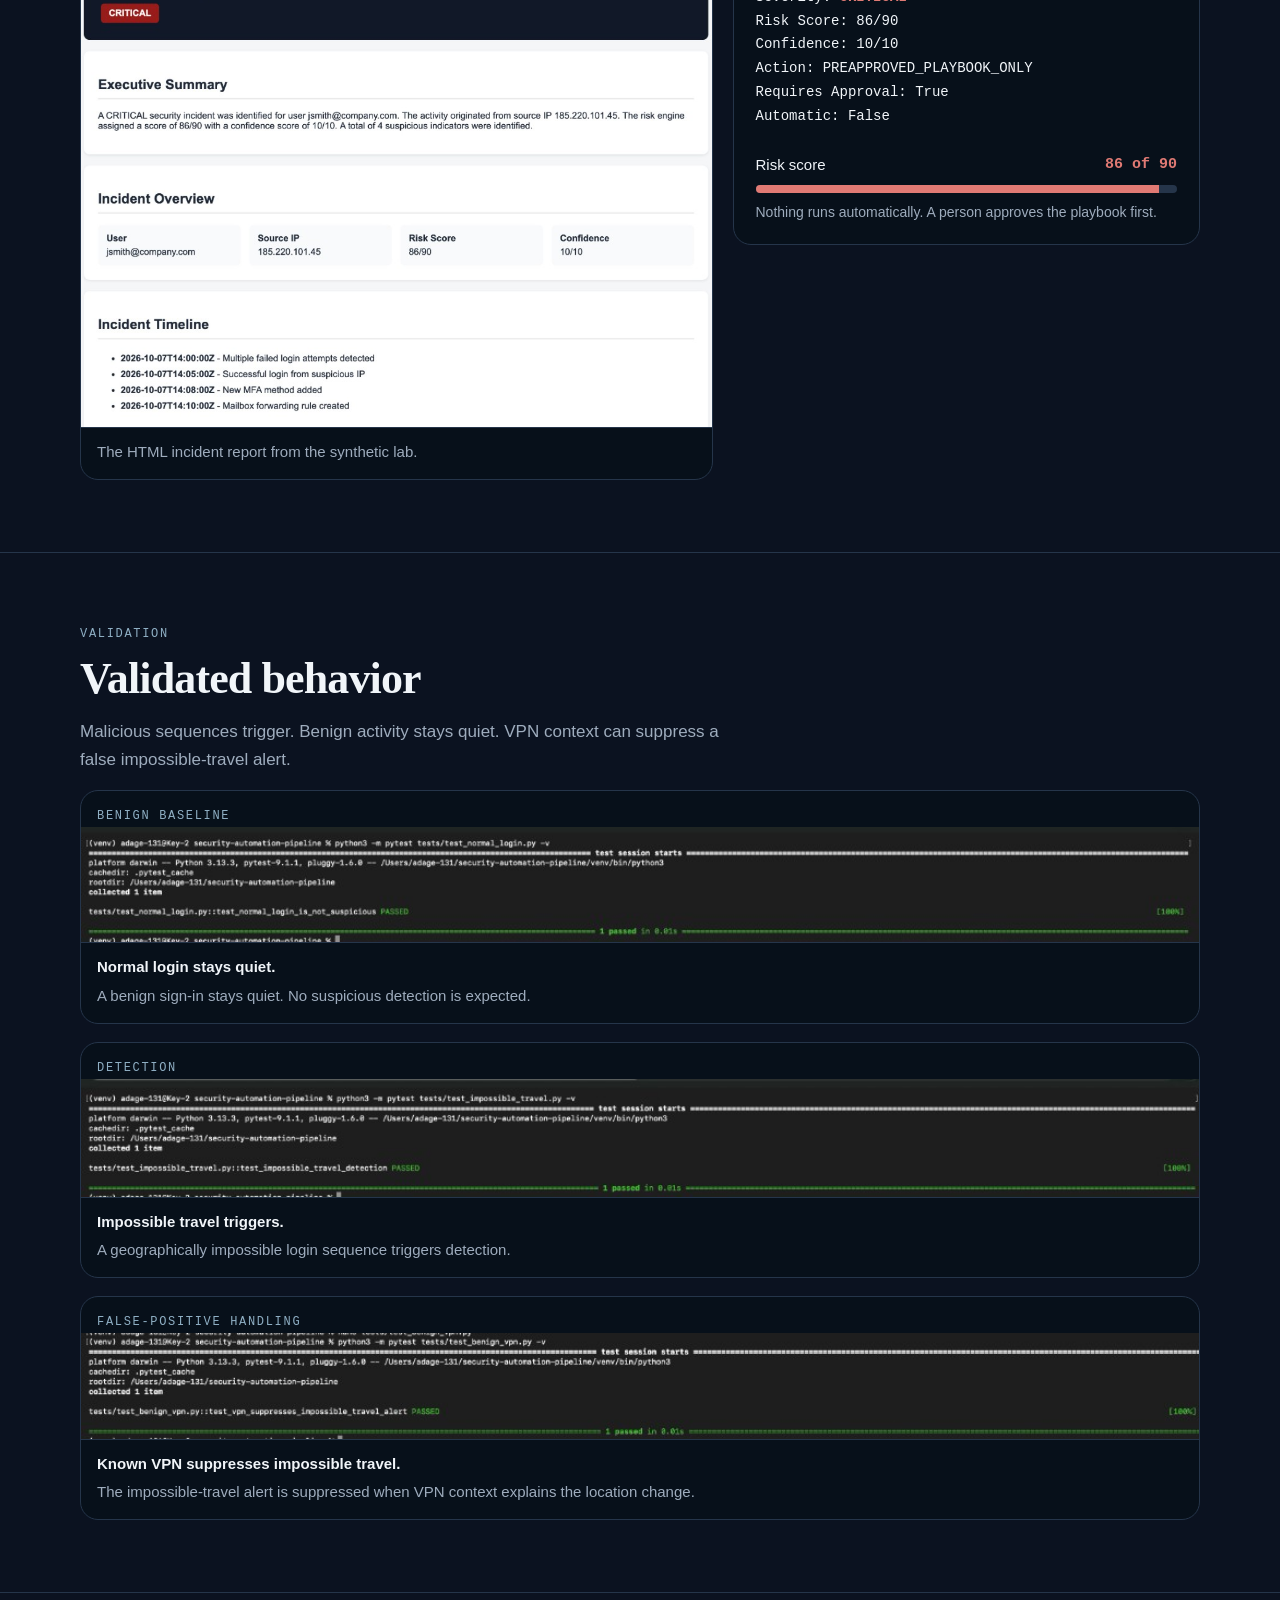
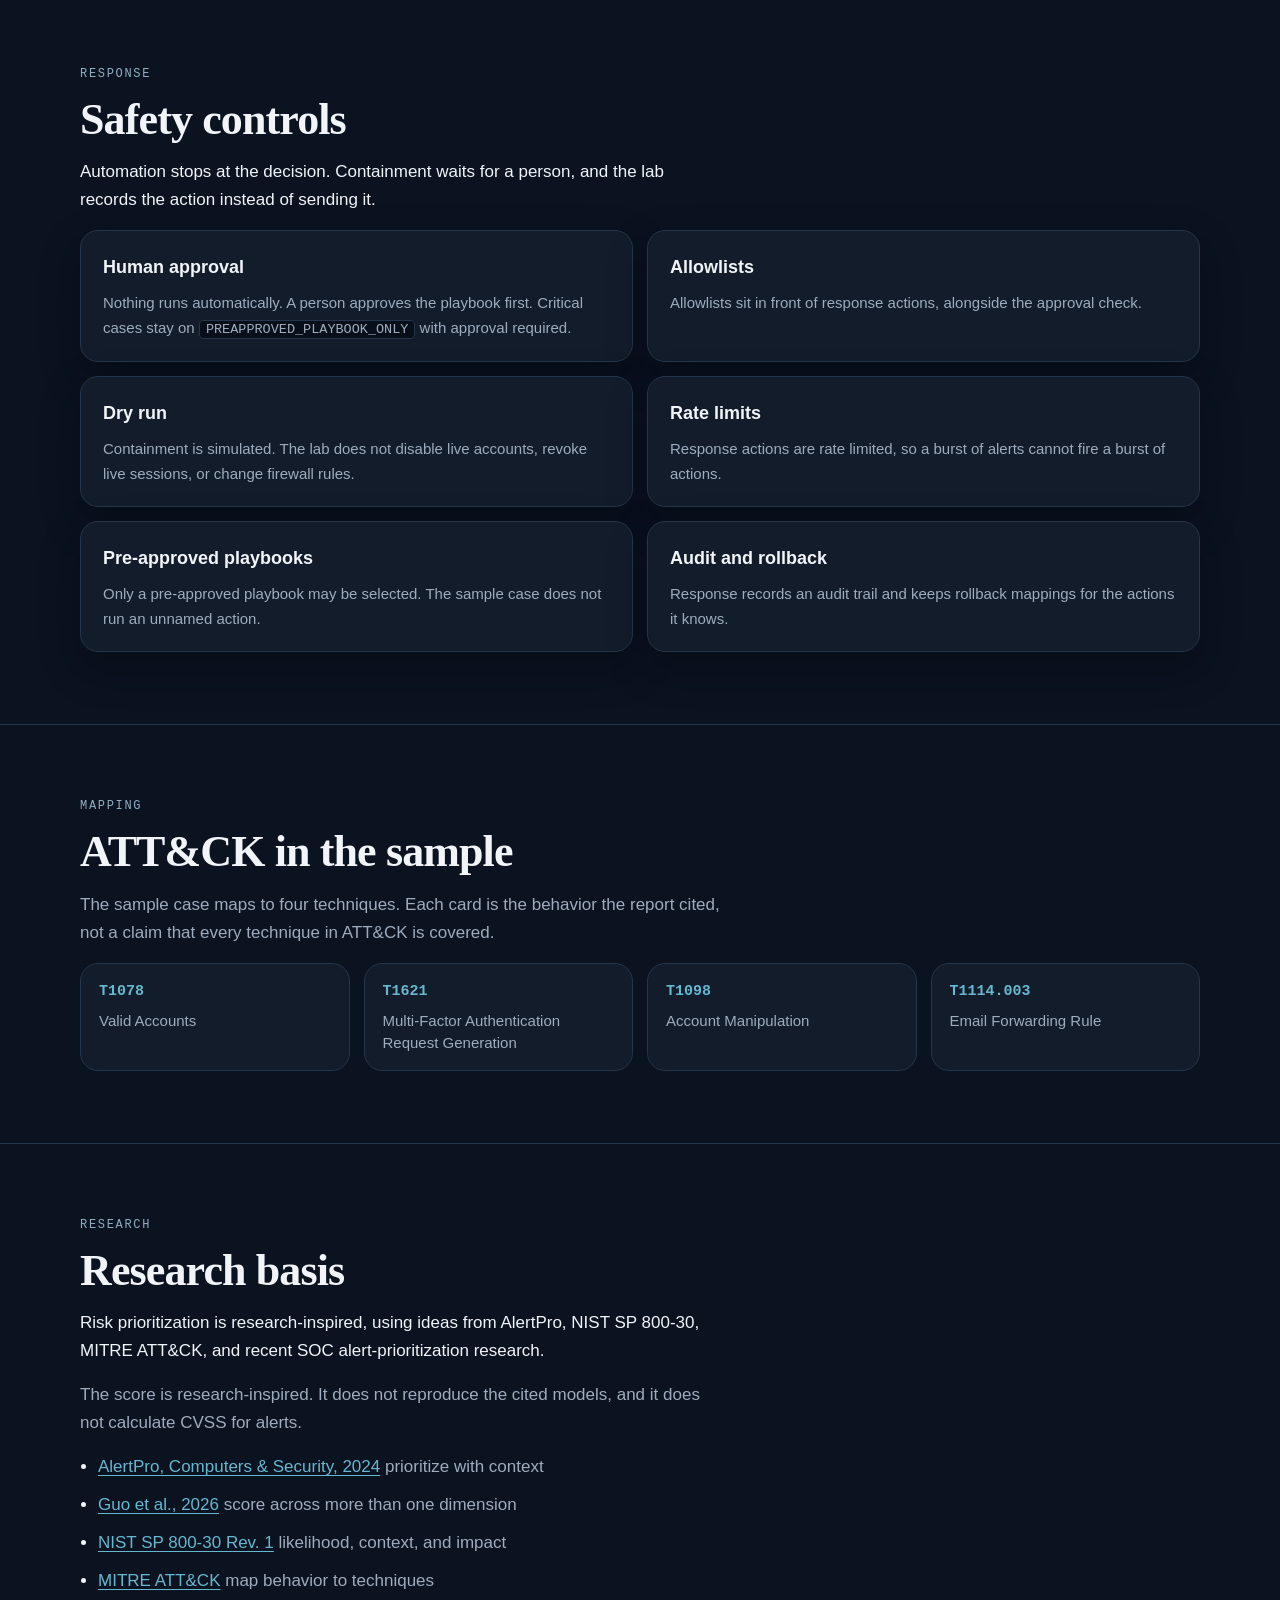
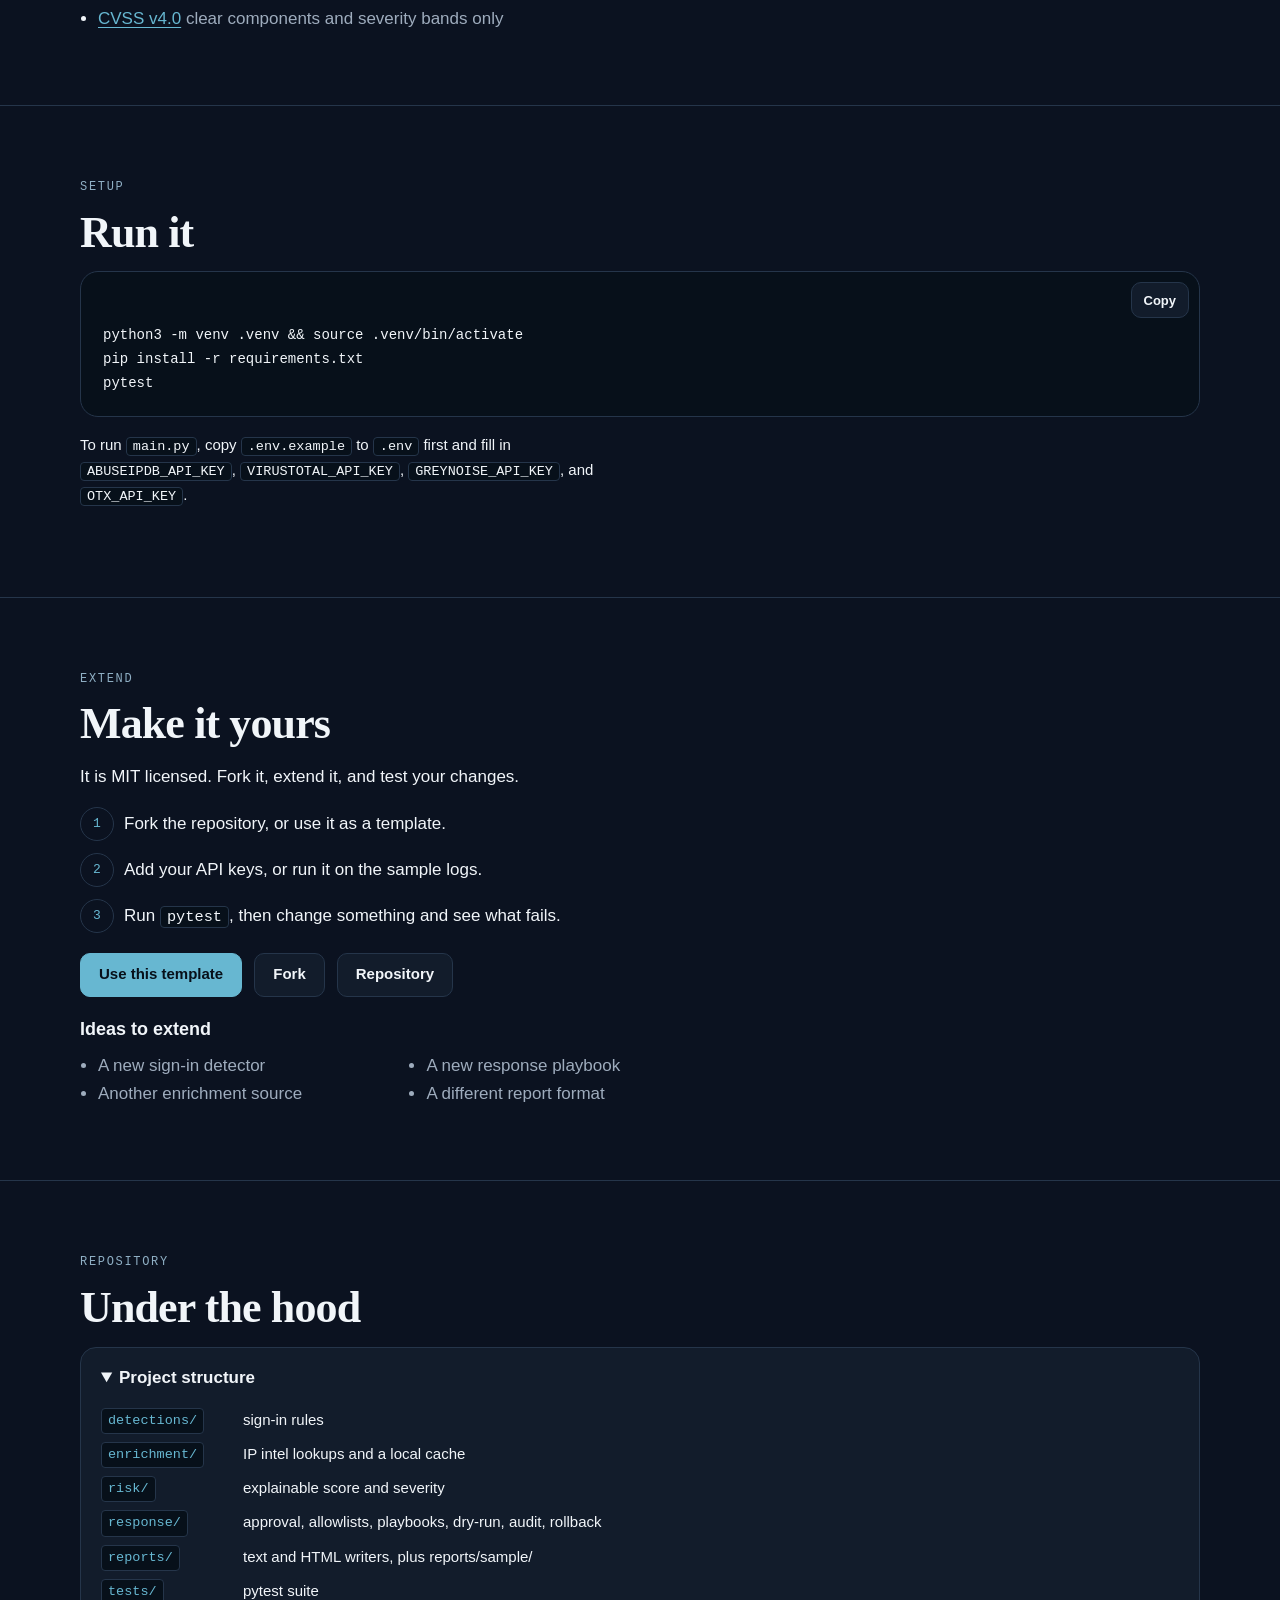
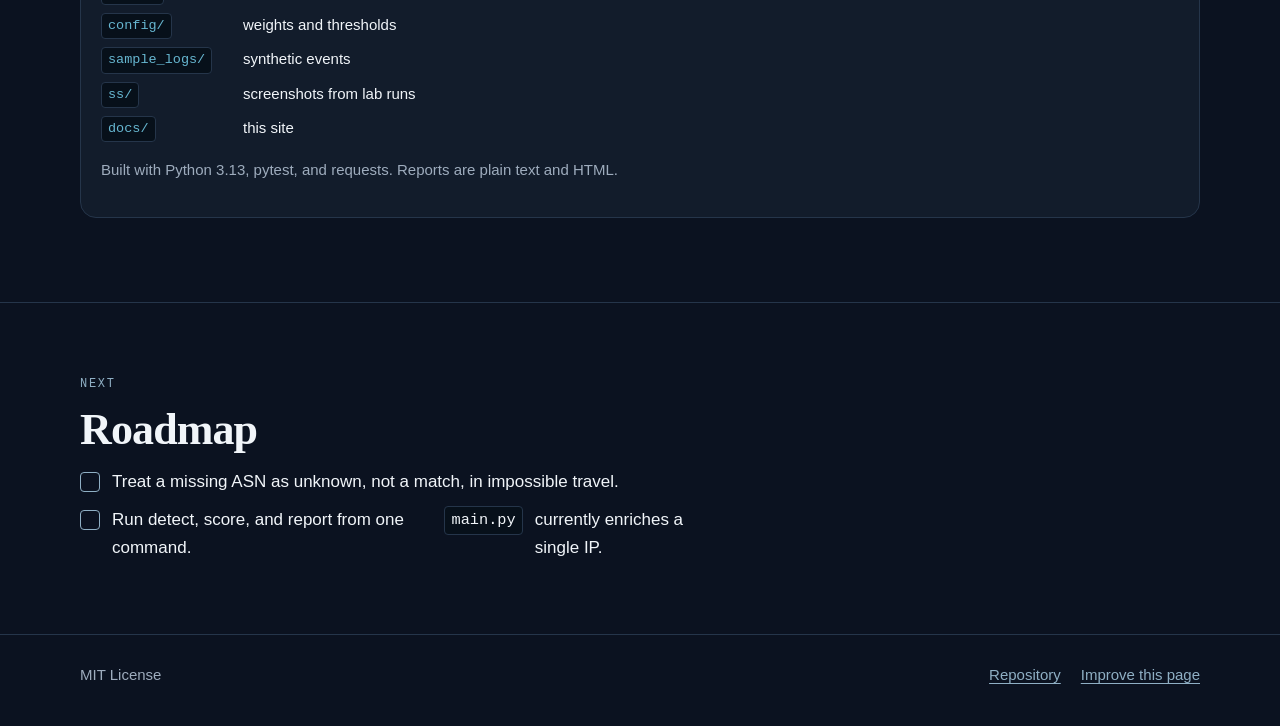
==== commit e5f360e8: "docs: redesign the site in midnight navy The page now reads as a detection-engineering case study, w" ====
--- a/docs/index.html
+++ b/docs/index.html
@@ -4,415 +4,375 @@
 <meta charset="utf-8">
 <meta name="viewport" content="width=device-width, initial-scale=1">
 <title>Security Automation Pipeline</title>
-<meta name="description" content="Detects, enriches, scores, and responds to security events automatically. A synthetic portfolio lab with a person in the loop before containment.">
-<meta name="theme-color" content="#0d1117" media="(prefers-color-scheme: dark)">
-<meta name="theme-color" content="#f6f8fa" media="(prefers-color-scheme: light)">
+<meta name="description" content="A Python project that checks a suspicious sign-in, scores the risk, and writes a report. A person has to approve any action.">
+<meta name="theme-color" content="#0B1220">
 <link rel="canonical" href="https://the1keyy.github.io/security-automation-pipeline/">
 <script type="application/ld+json">{"@context":"https://schema.org","@type":"SoftwareSourceCode","name":"Security Automation Pipeline","description":"Detects, enriches, scores, and responds to security events automatically.","codeRepository":"https://github.com/The1keyy/security-automation-pipeline","programmingLanguage":"Python","license":"https://opensource.org/licenses/MIT","author":{"@type":"Person","name":"Keyshawn Jeannot"}}</script>
 <meta property="og:type" content="website">
 <meta property="og:title" content="Security Automation Pipeline">
-<meta property="og:description" content="Detects, enriches, scores, and responds to security events automatically.">
+<meta property="og:description" content="A Python project that checks a suspicious sign-in, scores the risk, and writes a report. A person has to approve any action.">
 <meta property="og:url" content="https://the1keyy.github.io/security-automation-pipeline/">
 <meta property="og:image" content="https://the1keyy.github.io/security-automation-pipeline/og-image.png">
 <meta name="twitter:card" content="summary_large_image">
-<link rel="icon" href="data:image/svg+xml,%3Csvg xmlns='http://www.w3.org/2000/svg' viewBox='0 0 32 32'%3E%3Crect width='32' height='32' rx='7' fill='%230d1117'/%3E%3Cpath d='M8 17l5 5 11-12' fill='none' stroke='%232ee6a6' stroke-width='3.5' stroke-linecap='round' stroke-linejoin='round'/%3E%3C/svg%3E">
-<style>
-/* EDIT ME: colors */
-:root{
-  --bg:#0d1117; --surface:#161b22; --inset:#0a0e13; --border:#30363d;
-  --text:#e6edf3; --text-muted:#9da7b3; --accent:#2ee6a6; --accent-ink:#04130d;
-  --warn:#e3b341; --crit:#ff7b72;
-}
-@media (prefers-color-scheme:light){
-  :root{--bg:#f6f8fa; --surface:#fbfcfd; --inset:#eef1f4; --border:#d1d9e0;
-    --text:#1f2328; --text-muted:#59636e; --accent:#0a7d57; --accent-ink:#f6fffb; --warn:#8a5a00; --crit:#cf222e}
-}
-*{box-sizing:border-box}
-:root{color-scheme:dark light}
-html{scroll-behavior:smooth}
-body{margin:0;background:var(--bg);color:var(--text);
-  font:17px/1.65 system-ui,-apple-system,"Segoe UI",Roboto,"Helvetica Neue",Arial,sans-serif;
-  -webkit-font-smoothing:antialiased}
-.mono,code,pre,.stat b{font-family:ui-monospace,SFMono-Regular,Menlo,Consolas,monospace}
-a{color:var(--accent);text-underline-offset:3px}
-a:focus-visible,button:focus-visible,summary:focus-visible{outline:2px solid var(--accent);outline-offset:2px;border-radius:4px}
-.skip{position:absolute;left:-999px;top:8px;background:var(--accent);color:var(--accent-ink);padding:8px 16px;border-radius:6px;z-index:9}
-.skip:focus{left:8px}
-.wrap{max-width:960px;margin:0 auto;padding:0 24px}
-header.top{border-bottom:1px solid var(--border)}
-header.top .wrap{display:flex;justify-content:space-between;align-items:center;min-height:56px}
-header.top .mono{font-size:15px;color:var(--text-muted)}
-header.top a{font-size:15px;font-weight:500}
-section{margin-top:88px}
-h1{font-size:clamp(34px,6vw,52px);line-height:1.1;letter-spacing:-.02em;margin:0 0 16px;font-weight:700}
-h2{font-size:clamp(24px,4vw,30px);line-height:1.25;margin:0 0 16px;font-weight:650}
-h3{font-size:18px;margin:0 0 4px}
-p{margin:0 0 16px;max-width:68ch}
-.muted{color:var(--text-muted)}
-.small{font-size:15px}
-
-/* hero */
-.hero{padding-top:64px}
-.repo{font-size:15px;color:var(--text-muted);margin-bottom:16px}
-.tagline{font-size:clamp(19px,2.6vw,22px);color:var(--text-muted);max-width:34ch;margin-bottom:12px}
-.summary{margin:0 0 24px;max-width:62ch}
-.byline{display:flex;align-items:center;gap:12px;margin-bottom:32px}
-.avatar{width:40px;height:40px;border-radius:50%;border:1px solid var(--border);object-fit:cover;background:var(--surface);
-  display:grid;place-items:center;font-size:14px;font-weight:600;color:var(--text-muted);overflow:hidden}
-.avatar img{width:100%;height:100%;object-fit:cover;display:block}
-.byline span.n{font-size:15px;font-weight:500}
-@media(min-width:768px){.avatar{width:48px;height:48px}.byline span.n{font-size:16px}}
-.actions{display:flex;flex-wrap:wrap;gap:16px;align-items:center;margin-bottom:24px}
-.btn{display:inline-flex;align-items:center;gap:8px;min-height:44px;padding:0 20px;border-radius:8px;font-weight:600;font-size:16px;
-  text-decoration:none;border:1px solid var(--border);color:var(--text);background:var(--surface);transition:border-color .15s,background .15s;cursor:pointer;font-family:inherit}
-.btn:hover{border-color:var(--text-muted)}
-.btn.primary{background:var(--accent);color:var(--accent-ink);border-color:var(--accent)}
-.btn.primary:hover{filter:brightness(1.08)}
-.btn svg{width:18px;height:18px;fill:currentColor}
-.badges{display:flex;flex-wrap:wrap;gap:8px;align-items:center}
-.badges img{height:20px;display:block}
-
-/* pipeline: a real sequence, so numbered */
-.pipe{list-style:none;margin:0;padding:0;display:grid;gap:12px;counter-reset:s}
-@media(min-width:768px){.pipe{grid-template-columns:repeat(5,1fr);gap:0}}
-.pipe li{counter-increment:s;position:relative;background:var(--surface);border:1px solid var(--border);padding:16px;
-  border-radius:12px}
-.pipe li::before{content:counter(s);font-family:ui-monospace,SFMono-Regular,Menlo,Consolas,monospace;font-size:14px;color:var(--accent);display:block;margin-bottom:8px}
-.pipe b{display:block;margin-bottom:4px}
-.pipe span{font-size:15px;color:var(--text-muted);line-height:1.5;display:block}
-@media(min-width:768px){
-  .pipe li{border-radius:0;margin-left:-1px}
-  .pipe li:first-child{border-radius:12px 0 0 12px;margin-left:0}
-  .pipe li:last-child{border-radius:0 12px 12px 0}
-  .pipe li:last-child::after{display:none}
-}
-
-/* results */
-.stats{display:grid;grid-template-columns:repeat(2,1fr);gap:12px}
-@media(min-width:768px){.stats{grid-template-columns:repeat(4,1fr)}}
-.stat{background:var(--surface);border:1px solid var(--border);border-top:2px solid var(--accent);border-radius:12px;padding:20px 24px}
-.stat b{display:block;font-size:34px;line-height:1.1;color:var(--accent);font-weight:600}
-.stat span{font-size:15px;color:var(--text-muted);display:block;margin-top:8px;line-height:1.45}
-.facts{margin:24px 0 0;padding:0;list-style:none;display:grid;gap:8px}
-.facts li{padding-left:20px;position:relative;max-width:68ch}
-.facts li::before{content:"";position:absolute;left:0;top:.7em;width:8px;height:2px;background:var(--text-muted)}
-.synth{margin-top:24px;border:1px dashed var(--border);border-radius:12px;padding:16px 24px}
-.synth dl{display:flex;flex-wrap:wrap;gap:8px 32px;margin:0 0 8px}
-.synth dt{font-size:15px;color:var(--text-muted)}
-.synth dd{margin:0;font-weight:600}
-.synth p{margin:0;font-size:15px;color:var(--text-muted)}
-
-/* case file: the memorable element */
-.case{display:grid;gap:24px}
-@media(min-width:860px){.case{grid-template-columns:1.15fr 1fr;align-items:start}}
-.frame{border:1px solid var(--border);border-radius:12px;background:var(--surface);overflow:hidden}
-.frame .bar{display:flex;gap:6px;padding:10px 14px;border-bottom:1px solid var(--border);background:var(--inset)}
-.frame .bar i{width:10px;height:10px;border-radius:50%;background:var(--border)}
-.frame img{display:block;width:100%;height:auto}
-figcaption{font-size:15px;color:var(--text-muted);padding:12px 16px;border-top:1px solid var(--border)}
-figure{margin:0}
-.codebox{position:relative;border:1px solid var(--border);border-radius:12px;background:var(--inset)}
-.codebox pre{margin:0;padding:20px 24px;overflow-x:auto;font-size:15px;line-height:1.7}
-.codebox .copy{position:absolute;top:10px;right:10px;min-height:36px;padding:0 12px;font-size:14px;border-radius:6px}
-.codebox.has-copy pre{padding-top:52px}
-.risk{padding:16px 24px 20px;border-top:1px solid var(--border)}
-.risk .row{display:flex;justify-content:space-between;font-size:15px;margin-bottom:8px}
-.risk .row b{font-family:ui-monospace,SFMono-Regular,Menlo,Consolas,monospace;color:var(--crit)}
-.crit{color:var(--crit);font-weight:700}
-.meter{height:8px;border-radius:4px;background:var(--border);overflow:hidden}
-.meter i{display:block;height:100%;width:95.5%;background:var(--crit);transform-origin:left;animation:fill 1s .2s ease-out both}
-@keyframes fill{from{transform:scaleX(0)}to{transform:scaleX(1)}}
-.risk small{display:block;margin-top:8px;color:var(--text-muted);font-size:14px}
-
-.note{border:1px solid var(--border);border-left:3px solid var(--warn);border-radius:8px;background:var(--surface);padding:16px 20px;max-width:68ch}
-.note p{margin:0}
-
-.steps{list-style:none;margin:0 0 24px;padding:0;display:grid;gap:12px;counter-reset:st;max-width:68ch}
-.steps li{counter-increment:st;display:grid;grid-template-columns:32px 1fr;gap:12px}
-.steps li::before{content:counter(st);width:32px;height:32px;border-radius:50%;border:1px solid var(--border);display:grid;place-items:center;
-  font-size:14px;font-family:ui-monospace,SFMono-Regular,Menlo,Consolas,monospace;color:var(--accent)}
-code{font-size:.9em;background:var(--inset);border:1px solid var(--border);border-radius:4px;padding:1px 6px}
-.ideas{columns:2;column-gap:32px;padding-left:20px;max-width:68ch;margin:0 0 24px}
-@media(max-width:560px){.ideas{columns:1}}
-
-details{border:1px solid var(--border);border-radius:12px;background:var(--surface);margin-bottom:12px}
-summary{cursor:pointer;padding:16px 24px;font-weight:600;min-height:44px}
-details>div{padding:0 24px 20px}
-.tree{display:grid;gap:8px;margin:0;padding:0;list-style:none}
-.tree li{display:grid;grid-template-columns:130px 1fr;gap:12px;font-size:15px}
-.tree code{justify-self:start;color:var(--accent)}
-.refs{margin:0;padding-left:20px;display:grid;gap:8px}
-.refs span{color:var(--text-muted)}
-
-.road{list-style:none;padding:0;margin:0;display:grid;gap:8px}
-.road li{display:flex;gap:12px;align-items:flex-start}
-.road li::before{content:"";flex:none;width:18px;height:18px;margin-top:5px;border:1.5px solid var(--text-muted);border-radius:4px}
-
-.cards,.evidence,.techs{display:grid;gap:12px}
-@media(min-width:768px){
-  .cards{grid-template-columns:repeat(3,1fr)}
-  .techs{grid-template-columns:repeat(4,1fr)}
-}
-.card,.chip,.callout{background:var(--surface);border:1px solid var(--border);border-radius:12px}
-.card,.callout{padding:20px 24px}
-.card h3,.callout h3{margin:0 0 8px}
-.card p,.callout p{margin:0;font-size:15px;color:var(--text-muted)}
-.callout p{margin-bottom:12px}
-.chip{display:block;padding:16px;text-decoration:none;color:inherit}
-.chip b{display:block;font-family:ui-monospace,SFMono-Regular,Menlo,Consolas,monospace;color:var(--accent);font-size:15px;font-weight:600}
-.chip span{display:block;margin-top:4px;font-size:15px;color:var(--text-muted);line-height:1.45}
-.chip:hover{border-color:var(--text-muted)}
-.evidence figcaption b{display:block;color:var(--text);font-weight:600;margin-bottom:4px}
-.techs{margin-top:24px}
-
-footer{margin-top:104px;border-top:1px solid var(--border);padding:32px 0 48px;font-size:15px;color:var(--text-muted)}
-footer .wrap{display:flex;flex-wrap:wrap;gap:12px 24px;justify-content:space-between}
-footer .links{display:flex;flex-wrap:wrap;gap:12px 24px}
-
-@media(prefers-reduced-motion:reduce){html{scroll-behavior:auto}.meter i{animation:none}.btn{transition:none}}
-</style>
+<link rel="icon" href="data:image/svg+xml,%3Csvg xmlns='http://www.w3.org/2000/svg' viewBox='0 0 32 32'%3E%3Crect width='32' height='32' rx='7' fill='%230B1220'/%3E%3Cpath d='M8 17l5 5 11-12' fill='none' stroke='%2367B7D1' stroke-width='3.5' stroke-linecap='round' stroke-linejoin='round'/%3E%3C/svg%3E">
+<link rel="stylesheet" href="assets/style.css?v=2">
 </head>
 <body>
 <a class="skip" href="#main">Skip to content</a>
 
-<header class="top">
-  <div class="wrap">
-    <span class="mono">security-automation-pipeline</span>
-    <a href="https://github.com/The1keyy/security-automation-pipeline">GitHub</a>
+<header class="site-header">
+  <div class="wrap header-inner">
+    <a class="brand" href="#overview">
+      <img class="avatar sm" src="assets/portrait.png" width="36" height="36" alt="">
+      <span>Keyshawn Jeannot</span>
+    </a>
+    <nav class="site-nav" aria-label="Page">
+      <a href="#overview">Overview</a>
+      <a href="#architecture">Architecture</a>
+      <a href="#results">Results</a>
+      <a href="#incident">Incident</a>
+      <a href="#evidence">Evidence</a>
+      <a href="#controls">Controls</a>
+      <a href="#research">Research</a>
+      <a href="#run">Run it</a>
+    </nav>
   </div>
 </header>
 
-<main id="main" class="wrap">
-
-<!-- HERO -->
-<section class="hero" style="margin-top:0">
-  <div class="repo mono">The1keyy/security-automation-pipeline</div>
-  <h1>Security Automation Pipeline</h1>
-  <p class="tagline">Detects, enriches, scores, and responds to security events automatically.</p>
-  <p class="summary">A Python project that checks a suspicious sign-in, scores the risk, and writes a report. A person has to approve any action.</p>
-
-  <div class="byline">
-    <!-- EDIT ME: put your photo at docs/img/keyshawn.jpg (square, about 400x400) -->
-    <span class="avatar" id="av"><img src="img/keyshawn.jpg" width="48" height="48" alt="Keyshawn Jeannot" onerror="this.remove();document.getElementById('av').textContent='KJ'"></span>
-    <span class="n">Keyshawn Jeannot</span>
-  </div>
-
-  <div class="actions">
-    <a class="btn primary" href="https://github.com/The1keyy/security-automation-pipeline">
-      <svg viewBox="0 0 16 16" aria-hidden="true"><path d="M8 0C3.58 0 0 3.58 0 8c0 3.54 2.29 6.53 5.47 7.59.4.07.55-.17.55-.38v-1.33c-2.23.48-2.7-1.07-2.7-1.07-.36-.92-.89-1.17-.89-1.17-.73-.5.05-.49.05-.49.8.06 1.23.83 1.23.83.71 1.22 1.87.87 2.33.66.07-.52.28-.87.5-1.07-1.78-.2-3.64-.89-3.64-3.95 0-.87.31-1.59.82-2.15-.08-.2-.36-1.02.08-2.12 0 0 .67-.21 2.2.82a7.6 7.6 0 0 1 4 0c1.53-1.04 2.2-.82 2.2-.82.44 1.1.16 1.92.08 2.12.51.56.82 1.28.82 2.15 0 3.07-1.87 3.75-3.65 3.95.29.25.54.73.54 1.48v2.19c0 .21.15.46.55.38A8 8 0 0 0 16 8c0-4.42-3.58-8-8-8z"/></svg>
-      View repository on GitHub
-    </a>
-    <a href="#case">See sample report</a>
-  </div>
-  <div class="badges">
-    <img alt="Python 3.11+" src="https://img.shields.io/badge/python-3.11+-blue">
-    <a href="https://github.com/The1keyy/security-automation-pipeline/actions/workflows/tests.yml"><img alt="tests: passing" src="https://img.shields.io/github/actions/workflow/status/The1keyy/security-automation-pipeline/tests.yml?branch=main&amp;label=tests"></a>
-    <img alt="MIT license" src="https://img.shields.io/badge/license-MIT-blue">
-  </div>
-</section>
-
-<!-- PIPELINE -->
-<section aria-labelledby="how">
-  <h2 id="how">How it works</h2>
-  <ol class="pipe">
-    <li><b>Detect</b><span>14 sign-in rules flag suspicious events.</span></li>
-    <li><b>Enrich</b><span>8 IP intel sources add context.</span></li>
-    <li><b>Risk + confidence</b><span>Threat, behavior, impact, correlation. Confidence is separate.</span></li>
-    <li><b>Safe response</b><span>approval · allowlists · dry-run · rate limits</span></li>
-    <li><b>Report</b><span>Text and HTML incident reports.</span></li>
-  </ol>
-</section>
-
-<!-- DIFFERENT -->
-<section aria-labelledby="diff">
-  <h2 id="diff">What makes this different</h2>
-  <div class="cards">
-    <article class="card">
-      <h3>Explainable</h3>
-      <p>Risk and confidence are separate, and the report shows how the assessment was produced.</p>
-    </article>
-    <article class="card">
-      <h3>Safe</h3>
-      <p>Containment is guarded by dry-run mode, allowlists, rate limits, approval, and pre-approved playbooks.</p>
-    </article>
-    <article class="card">
-      <h3>Tested</h3>
-      <p>Benign and malicious scenarios are validated with automated pytest tests, including false-positive handling.</p>
-    </article>
-  </div>
-</section>
-
-<!-- RESULTS -->
-<section aria-labelledby="results">
-  <h2 id="results">Key results</h2>
-  <div class="stats">
-    <div class="stat"><b>14</b><span>sign-in detectors</span></div>
-    <div class="stat"><b>13</b><span>pytest checks</span></div>
-    <div class="stat"><b>8</b><span>enrichment sources</span></div>
-    <div class="stat"><b>90</b><span>maximum risk score</span></div>
-  </div>
-  <ul class="facts">
-    <li>Detectors cover brute force, spray, impossible travel, and MFA fatigue.</li>
-    <li>A benign login stays quiet, and the tests check that.</li>
-    <li>One enrichment failure does not stop the other sources.</li>
-    <li>The sample case maps to four ATT&amp;CK techniques: T1078, T1621, T1098, T1114.003.</li>
-  </ul>
-  <div class="synth">
-    <dl>
-      <div><dt>Precision</dt><dd class="mono">1.00</dd></div>
-      <div><dt>Recall</dt><dd class="mono">1.00</dd></div>
-      <div><dt>False-positive rate</dt><dd class="mono">0.00</dd></div>
-    </dl>
-    <p>Synthetic validation results only. These metrics are not production detection-performance claims.</p>
-    <p style="margin:8px 0 0">The suite covers normal login, brute force, password spray, credential stuffing, success after failure, impossible travel, VPN suppression, Tor login, new device, and malicious versus benign cases.</p>
-  </div>
-</section>
-
-<!-- SAMPLE CASE -->
-<section id="case" aria-labelledby="case-h">
-  <h2 id="case-h">One sample case, end to end</h2>
-  <p class="muted">The pipeline produced this report from synthetic events in <code>sample_logs/</code>.</p>
-  <div class="case">
-    <figure class="frame">
-      <div class="bar" aria-hidden="true"><i></i><i></i><i></i></div>
-      <img src="https://the1keyy.github.io/security-automation-pipeline/ss/html-incident-report.jpg" width="1200" height="800" loading="lazy" alt="HTML incident report from the synthetic lab">
-      <figcaption>The HTML incident report from the synthetic lab.</figcaption>
-    </figure>
-    <div class="codebox has-copy">
-      <button class="btn copy" type="button" data-copy="out">Copy</button>
+<main id="main">
+
+<section class="hero" id="top">
+  <div class="wrap hero-grid">
+    <div>
+      <div class="byline">
+        <img class="avatar lg" src="assets/portrait.png" width="84" height="84" alt="Keyshawn Jeannot">
+        <div>
+          <span class="who">Keyshawn Jeannot</span>
+          <span class="handle">GitHub · <a href="https://github.com/The1keyy">The1keyy</a></span>
+        </div>
+      </div>
+      <p class="kicker">Security engineering case study</p>
+      <h1>Security Automation<br>Pipeline</h1>
+      <ol class="flow" aria-label="Pipeline">
+        <li>Detect</li>
+        <li>Enrich</li>
+        <li>Score</li>
+        <li>Respond</li>
+        <li>Report</li>
+      </ol>
+      <p class="lede">Detects, enriches, scores, and responds to security events automatically.</p>
+      <p>A Python project that checks a suspicious sign-in, scores the risk, and writes a report. A person has to approve any action.</p>
+      <p class="small muted">Synthetic events only. This is a portfolio lab, not a production detection benchmark.</p>
+      <div class="actions">
+        <a class="btn primary" href="https://github.com/The1keyy/security-automation-pipeline">
+          <svg viewBox="0 0 16 16" aria-hidden="true"><path d="M8 0C3.58 0 0 3.58 0 8c0 3.54 2.29 6.53 5.47 7.59.4.07.55-.17.55-.38v-1.33c-2.23.48-2.7-1.07-2.7-1.07-.36-.92-.89-1.17-.89-1.17-.73-.5.05-.49.05-.49.8.06 1.23.83 1.23.83.71 1.22 1.87.87 2.33.66.07-.52.28-.87.5-1.07-1.78-.2-3.64-.89-3.64-3.95 0-.87.31-1.59.82-2.15-.08-.2-.36-1.02.08-2.12 0 0 .67-.21 2.2.82a7.6 7.6 0 0 1 4 0c1.53-1.04 2.2-.82 2.2-.82.44 1.1.16 1.92.08 2.12.51.56.82 1.28.82 2.15 0 3.07-1.87 3.75-3.65 3.95.29.25.54.73.54 1.48v2.19c0 .21.15.46.55.38A8 8 0 0 0 16 8c0-4.42-3.58-8-8-8z"/></svg>
+          View GitHub repository
+        </a>
+        <a class="btn" href="#incident">View incident evidence</a>
+      </div>
+      <div class="chips" aria-label="Technologies in this project">
+        <span>Python</span>
+        <span>pytest</span>
+        <span>MITRE ATT&amp;CK</span>
+        <span>REST APIs</span>
+        <span>Threat intelligence</span>
+      </div>
+      <div class="badges">
+        <img alt="Python 3.11+" src="https://img.shields.io/badge/python-3.11+-67B7D1?style=flat&amp;labelColor=121C2B">
+        <a href="https://github.com/The1keyy/security-automation-pipeline/actions/workflows/tests.yml"><img alt="tests: passing" src="https://img.shields.io/github/actions/workflow/status/The1keyy/security-automation-pipeline/tests.yml?branch=main&amp;label=tests"></a>
+        <img alt="MIT license" src="https://img.shields.io/badge/license-MIT-8FAFC4?style=flat&amp;labelColor=121C2B">
+      </div>
+    </div>
+
+    <aside class="result" aria-label="Sample incident result">
+      <p class="label">Sample incident</p>
+      <p class="score">86 <span class="score-unit">/ 90</span></p>
+      <p class="severity"><i aria-hidden="true"></i> Critical</p>
+      <dl class="metrics">
+        <div><dt>Confidence</dt><dd>10 / 10</dd></div>
+        <div><dt>Response</dt><dd>Human approval required</dd></div>
+        <div><dt>ATT&amp;CK techniques</dt><dd>4</dd></div>
+      </dl>
+    </aside>
+  </div>
+</section>
+
+<section class="section" id="overview" aria-labelledby="why">
+  <div class="wrap">
+    <p class="kicker">Overview</p>
+    <h2 id="why">Why this exists</h2>
+    <p>A SOC cannot investigate every alert. This pipeline adds context, a separate confidence score, and a person in the loop before containment.</p>
+    <div class="note">
+      <p><strong>Read this first.</strong> It is a synthetic portfolio lab, not a production detection benchmark. Containment is simulated: it does not disable live accounts, revoke live sessions, or change firewall rules. A provider can fail without stopping the others, and missing evidence is listed instead of guessed.</p>
+    </div>
+  </div>
+</section>
+
+<section class="section" id="architecture" aria-labelledby="how">
+  <div class="wrap">
+    <p class="kicker">Architecture</p>
+    <h2 id="how">How it works</h2>
+    <p class="lede">Five stages. Detect, enrich, score risk separately from confidence, hold containment for a person, then write the report.</p>
+    <ol class="pipe">
+      <li><span class="num">01</span><b>Detect</b><span>14 sign-in rules flag suspicious events.</span></li>
+      <li><span class="num">02</span><b>Enrich</b><span>8 IP intel sources add context.</span></li>
+      <li><span class="num">03</span><b>Risk + confidence</b><span>Threat, behavior, impact, correlation. Confidence is separate.</span></li>
+      <li><span class="num">04</span><b>Safe response</b><span>approval · allowlists · dry-run · rate limits</span></li>
+      <li><span class="num">05</span><b>Report</b><span>Text and HTML incident reports.</span></li>
+    </ol>
+  </div>
+</section>
+
+<section class="section" id="different" aria-labelledby="diff">
+  <div class="wrap">
+    <p class="kicker">Design choices</p>
+    <h2 id="diff">What makes this different</h2>
+    <div class="cards">
+      <article class="card">
+        <p class="kicker">01</p>
+        <h3>Explainable</h3>
+        <p>Risk and confidence are separate, and the report shows how the assessment was produced.</p>
+      </article>
+      <article class="card">
+        <p class="kicker">02</p>
+        <h3>Safe</h3>
+        <p>Containment is guarded by dry-run mode, allowlists, rate limits, approval, and pre-approved playbooks.</p>
+      </article>
+      <article class="card">
+        <p class="kicker">03</p>
+        <h3>Tested</h3>
+        <p>Benign and malicious scenarios are validated with automated pytest tests, including false-positive handling.</p>
+      </article>
+    </div>
+  </div>
+</section>
+
+<section class="section" id="results" aria-labelledby="results-h">
+  <div class="wrap">
+    <p class="kicker">Results</p>
+    <h2 id="results-h">Key results</h2>
+    <div class="stats">
+      <div class="stat"><b>14</b><span>sign-in detectors</span></div>
+      <div class="stat"><b>13</b><span>pytest checks</span></div>
+      <div class="stat"><b>8</b><span>enrichment sources</span></div>
+      <div class="stat"><b>90</b><span>maximum risk score</span></div>
+    </div>
+    <ul class="facts">
+      <li>Detectors cover brute force, spray, impossible travel, and MFA fatigue.</li>
+      <li>A benign login stays quiet, and the tests check that.</li>
+      <li>One enrichment failure does not stop the other sources.</li>
+      <li>The sample case maps to four ATT&amp;CK techniques: T1078, T1621, T1098, T1114.003.</li>
+    </ul>
+    <div class="synth">
+      <dl>
+        <div><dt>Precision</dt><dd>1.00</dd></div>
+        <div><dt>Recall</dt><dd>1.00</dd></div>
+        <div><dt>False-positive rate</dt><dd>0.00</dd></div>
+      </dl>
+      <p>Synthetic validation results only. These metrics are not production detection-performance claims.</p>
+      <p>The suite covers normal login, brute force, password spray, credential stuffing, success after failure, impossible travel, VPN suppression, Tor login, new device, and malicious versus benign cases.</p>
+    </div>
+  </div>
+</section>
+
+<section class="section" id="incident" aria-labelledby="case-h">
+  <div class="wrap">
+    <p class="kicker">Incident</p>
+    <h2 id="case-h">One sample case, end to end</h2>
+    <p class="muted">The pipeline produced this report from synthetic events in <code>sample_logs/</code>.</p>
+    <div class="case">
+      <figure class="frame">
+        <a href="ss/html-incident-report.jpg">
+          <img src="ss/html-incident-report.jpg" width="1024" height="801" loading="lazy" alt="HTML incident report from the synthetic lab">
+        </a>
+        <figcaption>The HTML incident report from the synthetic lab.</figcaption>
+      </figure>
+      <div class="codebox">
+        <button class="btn copy" type="button" data-copy="out">Copy</button>
 <pre id="out">Severity: <span class="crit">CRITICAL</span>
 Risk Score: 86/90
 Confidence: 10/10
 Action: PREAPPROVED_PLAYBOOK_ONLY
 Requires Approval: True
 Automatic: False</pre>
-      <div class="risk">
-        <div class="row"><span>Risk score</span><b>86 of 90</b></div>
-        <div class="meter" role="img" aria-label="Risk score 86 out of 90"><i></i></div>
-        <small>Nothing runs automatically. A person approves the playbook first.</small>
-      </div>
-    </div>
-  </div>
-  <div class="techs" aria-label="ATT&CK techniques in the sample incident">
-    <a class="chip" href="https://attack.mitre.org/techniques/T1078/"><b>T1078</b><span>Valid Accounts</span></a>
-    <a class="chip" href="https://attack.mitre.org/techniques/T1621/"><b>T1621</b><span>Multi-Factor Authentication Request Generation</span></a>
-    <a class="chip" href="https://attack.mitre.org/techniques/T1098/"><b>T1098</b><span>Account Manipulation</span></a>
-    <a class="chip" href="https://attack.mitre.org/techniques/T1114/003/"><b>T1114.003</b><span>Email Forwarding Rule</span></a>
-  </div>
-</section>
-
-<!-- VALIDATED -->
-<section aria-labelledby="valid">
-  <h2 id="valid">Validated behavior</h2>
-  <p class="muted">Malicious sequences trigger. Benign activity stays quiet. VPN context can suppress a false impossible-travel alert.</p>
-  <div class="evidence">
-    <figure class="frame">
-      <img src="ss/pytest-normal-login.jpg" width="1024" height="106" loading="lazy" alt="Pytest result for a normal login that stays quiet">
-      <figcaption><b>Normal login.</b> A benign sign-in stays quiet. No suspicious detection is expected.</figcaption>
-    </figure>
-    <figure class="frame">
-      <img src="ss/pytest-impossible-travel.jpg" width="1024" height="108" loading="lazy" alt="Pytest result for impossible travel detection">
-      <figcaption><b>Impossible travel.</b> A geographically impossible login sequence triggers detection.</figcaption>
-    </figure>
-    <figure class="frame">
-      <img src="ss/pytest-benign-vpn.jpg" width="1024" height="97" loading="lazy" alt="Pytest result showing VPN context suppresses impossible travel">
-      <figcaption><b>Benign VPN.</b> The impossible-travel alert is suppressed when VPN context explains the location change.</figcaption>
-    </figure>
-  </div>
-</section>
-
-<!-- WHY -->
-<section aria-labelledby="why">
-  <h2 id="why">Why this exists</h2>
-  <p>A SOC cannot investigate every alert. This pipeline adds context, a separate confidence score, and a person in the loop before containment.</p>
-  <div class="note">
-    <p><strong>Read this first.</strong> It is a synthetic portfolio lab, not a production detection benchmark. Containment is simulated: it does not disable live accounts, revoke live sessions, or change firewall rules. A provider can fail without stopping the others, and missing evidence is listed instead of guessed.</p>
-  </div>
-  <aside class="callout" style="margin-top:24px">
-    <h3>Research-informed scoring</h3>
-    <p>Risk prioritization is research-inspired, using ideas from AlertPro, NIST SP 800-30, MITRE ATT&amp;CK, and recent SOC alert-prioritization research. It does not reproduce those models, and it does not calculate CVSS for alerts.</p>
-    <a href="#research">Research basis</a>
-  </aside>
-</section>
-
-<!-- RUN IT -->
-<section aria-labelledby="run">
-  <h2 id="run">Run it</h2>
-  <div class="codebox has-copy">
-    <button class="btn copy" type="button" data-copy="qs">Copy</button>
+        <div class="risk">
+          <div class="row"><span>Risk score</span><b>86 of 90</b></div>
+          <div class="meter" role="img" aria-label="Risk score 86 out of 90, severity critical"><i></i></div>
+          <small>Nothing runs automatically. A person approves the playbook first.</small>
+        </div>
+      </div>
+    </div>
+  </div>
+</section>
+
+<section class="section" id="evidence" aria-labelledby="valid">
+  <div class="wrap">
+    <p class="kicker">Validation</p>
+    <h2 id="valid">Validated behavior</h2>
+    <p class="muted">Malicious sequences trigger. Benign activity stays quiet. VPN context can suppress a false impossible-travel alert.</p>
+    <div class="evidence">
+      <figure class="frame">
+        <p class="kicker">Benign baseline</p>
+        <a href="ss/pytest-normal-login.jpg">
+          <img src="ss/pytest-normal-login.jpg" width="1024" height="106" loading="lazy" alt="Pytest result for a normal login that stays quiet">
+        </a>
+        <figcaption><b>Normal login stays quiet.</b> A benign sign-in stays quiet. No suspicious detection is expected.</figcaption>
+      </figure>
+      <figure class="frame">
+        <p class="kicker">Detection</p>
+        <a href="ss/pytest-impossible-travel.jpg">
+          <img src="ss/pytest-impossible-travel.jpg" width="1024" height="108" loading="lazy" alt="Pytest result for impossible travel detection">
+        </a>
+        <figcaption><b>Impossible travel triggers.</b> A geographically impossible login sequence triggers detection.</figcaption>
+      </figure>
+      <figure class="frame">
+        <p class="kicker">False-positive handling</p>
+        <a href="ss/pytest-benign-vpn.jpg">
+          <img src="ss/pytest-benign-vpn.jpg" width="1024" height="97" loading="lazy" alt="Pytest result showing VPN context suppresses impossible travel">
+        </a>
+        <figcaption><b>Known VPN suppresses impossible travel.</b> The impossible-travel alert is suppressed when VPN context explains the location change.</figcaption>
+      </figure>
+    </div>
+  </div>
+</section>
+
+<section class="section" id="controls" aria-labelledby="controls-h">
+  <div class="wrap">
+    <p class="kicker">Response</p>
+    <h2 id="controls-h">Safety controls</h2>
+    <p>Automation stops at the decision. Containment waits for a person, and the lab records the action instead of sending it.</p>
+    <div class="controls">
+      <article class="control">
+        <h3>Human approval</h3>
+        <p>Nothing runs automatically. A person approves the playbook first. Critical cases stay on <code>PREAPPROVED_PLAYBOOK_ONLY</code> with approval required.</p>
+      </article>
+      <article class="control">
+        <h3>Allowlists</h3>
+        <p>Allowlists sit in front of response actions, alongside the approval check.</p>
+      </article>
+      <article class="control">
+        <h3>Dry run</h3>
+        <p>Containment is simulated. The lab does not disable live accounts, revoke live sessions, or change firewall rules.</p>
+      </article>
+      <article class="control">
+        <h3>Rate limits</h3>
+        <p>Response actions are rate limited, so a burst of alerts cannot fire a burst of actions.</p>
+      </article>
+      <article class="control">
+        <h3>Pre-approved playbooks</h3>
+        <p>Only a pre-approved playbook may be selected. The sample case does not run an unnamed action.</p>
+      </article>
+      <article class="control">
+        <h3>Audit and rollback</h3>
+        <p>Response records an audit trail and keeps rollback mappings for the actions it knows.</p>
+      </article>
+    </div>
+  </div>
+</section>
+
+<section class="section" id="attack" aria-labelledby="attack-h">
+  <div class="wrap">
+    <p class="kicker">Mapping</p>
+    <h2 id="attack-h">ATT&amp;CK in the sample</h2>
+    <p class="muted">The sample case maps to four techniques. Each card is the behavior the report cited, not a claim that every technique in ATT&amp;CK is covered.</p>
+    <div class="techs" aria-label="ATT&CK techniques in the sample incident">
+      <a class="chip" href="https://attack.mitre.org/techniques/T1078/"><b>T1078</b><span>Valid Accounts</span></a>
+      <a class="chip" href="https://attack.mitre.org/techniques/T1621/"><b>T1621</b><span>Multi-Factor Authentication Request Generation</span></a>
+      <a class="chip" href="https://attack.mitre.org/techniques/T1098/"><b>T1098</b><span>Account Manipulation</span></a>
+      <a class="chip" href="https://attack.mitre.org/techniques/T1114/003/"><b>T1114.003</b><span>Email Forwarding Rule</span></a>
+    </div>
+  </div>
+</section>
+
+<section class="section" id="research" aria-labelledby="research-h">
+  <div class="wrap">
+    <p class="kicker">Research</p>
+    <h2 id="research-h">Research basis</h2>
+    <p>Risk prioritization is research-inspired, using ideas from AlertPro, NIST SP 800-30, MITRE ATT&amp;CK, and recent SOC alert-prioritization research.</p>
+    <p class="muted">The score is research-inspired. It does not reproduce the cited models, and it does not calculate CVSS for alerts.</p>
+    <ul class="refs">
+      <li><a href="https://doi.org/10.1016/j.cose.2023.103583">AlertPro, Computers &amp; Security, 2024</a> <span>prioritize with context</span></li>
+      <li><a href="https://doi.org/10.1007/s44443-026-01172-w">Guo et al., 2026</a> <span>score across more than one dimension</span></li>
+      <li><a href="https://doi.org/10.6028/NIST.SP.800-30r1">NIST SP 800-30 Rev. 1</a> <span>likelihood, context, and impact</span></li>
+      <li><a href="https://attack.mitre.org/">MITRE ATT&amp;CK</a> <span>map behavior to techniques</span></li>
+      <li><a href="https://www.first.org/cvss/v4.0/">CVSS v4.0</a> <span>clear components and severity bands only</span></li>
+    </ul>
+  </div>
+</section>
+
+<section class="section" id="run" aria-labelledby="run-h">
+  <div class="wrap">
+    <p class="kicker">Setup</p>
+    <h2 id="run-h">Run it</h2>
+    <div class="codebox">
+      <button class="btn copy" type="button" data-copy="qs">Copy</button>
 <pre id="qs">python3 -m venv .venv &amp;&amp; source .venv/bin/activate
 pip install -r requirements.txt
 pytest</pre>
-  </div>
-  <p style="margin-top:16px">To run <code>main.py</code>, copy <code>.env.example</code> to <code>.env</code> first and fill in <code>ABUSEIPDB_API_KEY</code>, <code>VIRUSTOTAL_API_KEY</code>, <code>GREYNOISE_API_KEY</code>, and <code>OTX_API_KEY</code>.</p>
-</section>
-
-<!-- MAKE IT YOURS -->
-<section aria-labelledby="mine">
-  <h2 id="mine">Make it yours</h2>
-  <p>It is MIT licensed. Fork it, extend it, and test your changes.</p>
-  <ol class="steps">
-    <li><div>Fork the repository, or use it as a template.</div></li>
-    <li><div>Add your API keys, or run it on the sample logs.</div></li>
-    <li><div>Run <code>pytest</code>, then change something and see what fails.</div></li>
-  </ol>
-  <div class="actions">
-    <a class="btn primary" href="https://github.com/The1keyy/security-automation-pipeline/generate">Use this template</a>
-    <a class="btn" href="https://github.com/The1keyy/security-automation-pipeline/fork">Fork</a>
-    <a class="btn" href="https://github.com/The1keyy/security-automation-pipeline">Repository</a>
-  </div>
-  <h3>Ideas to extend</h3>
-  <ul class="ideas">
-    <li>A new sign-in detector</li>
-    <li>Another enrichment source</li>
-    <li>A new response playbook</li>
-    <li>A different report format</li>
-  </ul>
-</section>
-
-<!-- DETAILS -->
-<section aria-labelledby="more">
-  <h2 id="more">Under the hood</h2>
-  <details>
-    <summary>Project structure</summary>
-    <div>
-      <ul class="tree">
-        <li><code>detections/</code><span>sign-in rules</span></li>
-        <li><code>enrichment/</code><span>IP intel lookups and a local cache</span></li>
-        <li><code>risk/</code><span>explainable score and severity</span></li>
-        <li><code>response/</code><span>approval, allowlists, playbooks, dry-run, audit, rollback</span></li>
-        <li><code>reports/</code><span>text and HTML writers, plus reports/sample/</span></li>
-        <li><code>tests/</code><span>pytest suite</span></li>
-        <li><code>config/</code><span>weights and thresholds</span></li>
-        <li><code>sample_logs/</code><span>synthetic events</span></li>
-        <li><code>ss/</code><span>screenshots from lab runs</span></li>
-        <li><code>docs/</code><span>this site</span></li>
-      </ul>
-      <p class="small muted" style="margin:16px 0 0">Built with Python 3.13, pytest, and requests. Reports are plain text and HTML.</p>
-    </div>
-  </details>
-  <details id="research">
-    <summary>Research basis</summary>
-    <div>
-      <p class="small muted">The score is research-inspired. It does not reproduce the cited models, and it does not calculate CVSS for alerts.</p>
-      <ul class="refs">
-        <li><a href="https://doi.org/10.1016/j.cose.2023.103583">AlertPro, Computers &amp; Security, 2024</a> <span>prioritize with context</span></li>
-        <li><a href="https://doi.org/10.1007/s44443-026-01172-w">Guo et al., 2026</a> <span>score across more than one dimension</span></li>
-        <li><a href="https://doi.org/10.6028/NIST.SP.800-30r1">NIST SP 800-30 Rev. 1</a> <span>likelihood, context, and impact</span></li>
-        <li><a href="https://attack.mitre.org/">MITRE ATT&amp;CK</a> <span>map behavior to techniques</span></li>
-        <li><a href="https://www.first.org/cvss/v4.0/">CVSS v4.0</a> <span>clear components and severity bands only</span></li>
-      </ul>
-    </div>
-  </details>
-</section>
-
-<!-- ROADMAP -->
-<section aria-labelledby="road">
-  <h2 id="road">Roadmap</h2>
-  <ul class="road">
-    <li>Treat a missing ASN as unknown, not a match, in impossible travel.</li>
-    <li>Run detect, score, and report from one command. <code>main.py</code> currently enriches a single IP.</li>
-  </ul>
+    </div>
+    <p class="small gap-top">To run <code>main.py</code>, copy <code>.env.example</code> to <code>.env</code> first and fill in <code>ABUSEIPDB_API_KEY</code>, <code>VIRUSTOTAL_API_KEY</code>, <code>GREYNOISE_API_KEY</code>, and <code>OTX_API_KEY</code>.</p>
+  </div>
+</section>
+
+<section class="section" id="mine" aria-labelledby="mine-h">
+  <div class="wrap">
+    <p class="kicker">Extend</p>
+    <h2 id="mine-h">Make it yours</h2>
+    <p>It is MIT licensed. Fork it, extend it, and test your changes.</p>
+    <ol class="steps">
+      <li><div>Fork the repository, or use it as a template.</div></li>
+      <li><div>Add your API keys, or run it on the sample logs.</div></li>
+      <li><div>Run <code>pytest</code>, then change something and see what fails.</div></li>
+    </ol>
+    <div class="actions">
+      <a class="btn primary" href="https://github.com/The1keyy/security-automation-pipeline/generate">Use this template</a>
+      <a class="btn" href="https://github.com/The1keyy/security-automation-pipeline/fork">Fork</a>
+      <a class="btn" href="https://github.com/The1keyy/security-automation-pipeline">Repository</a>
+    </div>
+    <h3>Ideas to extend</h3>
+    <ul class="ideas">
+      <li>A new sign-in detector</li>
+      <li>Another enrichment source</li>
+      <li>A new response playbook</li>
+      <li>A different report format</li>
+    </ul>
+  </div>
+</section>
+
+<section class="section" id="more" aria-labelledby="more-h">
+  <div class="wrap">
+    <p class="kicker">Repository</p>
+    <h2 id="more-h">Under the hood</h2>
+    <details open>
+      <summary>Project structure</summary>
+      <div>
+        <ul class="tree">
+          <li><code>detections/</code><span>sign-in rules</span></li>
+          <li><code>enrichment/</code><span>IP intel lookups and a local cache</span></li>
+          <li><code>risk/</code><span>explainable score and severity</span></li>
+          <li><code>response/</code><span>approval, allowlists, playbooks, dry-run, audit, rollback</span></li>
+          <li><code>reports/</code><span>text and HTML writers, plus reports/sample/</span></li>
+          <li><code>tests/</code><span>pytest suite</span></li>
+          <li><code>config/</code><span>weights and thresholds</span></li>
+          <li><code>sample_logs/</code><span>synthetic events</span></li>
+          <li><code>ss/</code><span>screenshots from lab runs</span></li>
+          <li><code>docs/</code><span>this site</span></li>
+        </ul>
+        <p class="small muted gap-top">Built with Python 3.13, pytest, and requests. Reports are plain text and HTML.</p>
+      </div>
+    </details>
+  </div>
+</section>
+
+<section class="section" id="road" aria-labelledby="road-h">
+  <div class="wrap">
+    <p class="kicker">Next</p>
+    <h2 id="road-h">Roadmap</h2>
+    <ul class="road">
+      <li>Treat a missing ASN as unknown, not a match, in impossible travel.</li>
+      <li>Run detect, score, and report from one command. <code>main.py</code> currently enriches a single IP.</li>
+    </ul>
+  </div>
 </section>
 
 </main>
@@ -428,19 +388,30 @@
 </footer>
 
 <script>
-document.querySelectorAll('a[href="#research"]').forEach(function(a){
-  a.addEventListener('click',function(){
-    var d=document.getElementById('research');
-    if(d) d.open=true;
+document.querySelectorAll('[data-copy]').forEach(function (b) {
+  b.addEventListener('click', function () {
+    var t = document.getElementById(b.dataset.copy).innerText;
+    var done = function () {
+      b.textContent = 'Copied';
+      setTimeout(function () { b.textContent = 'Copy'; }, 1500);
+    };
+    if (navigator.clipboard) navigator.clipboard.writeText(t).then(done, function () {});
   });
 });
-document.querySelectorAll('[data-copy]').forEach(function(b){
-  b.addEventListener('click',function(){
-    var t=document.getElementById(b.dataset.copy).innerText;
-    var done=function(){b.textContent='Copied';setTimeout(function(){b.textContent='Copy'},1500)};
-    if(navigator.clipboard){navigator.clipboard.writeText(t).then(done,function(){})}
+
+var links = Array.prototype.slice.call(document.querySelectorAll('.site-nav a'));
+var sections = links.map(function (a) { return document.querySelector(a.getAttribute('href')); }).filter(Boolean);
+function mark() {
+  var y = window.scrollY + 100;
+  var current = sections[0];
+  sections.forEach(function (s) { if (s.offsetTop <= y) current = s; });
+  links.forEach(function (a) {
+    if (current && a.getAttribute('href') === '#' + current.id) a.setAttribute('aria-current', 'true');
+    else a.removeAttribute('aria-current');
   });
-});
+}
+mark();
+window.addEventListener('scroll', mark, { passive: true });
 </script>
 </body>
 </html>
--- a/docs/assets/style.css
+++ b/docs/assets/style.css
@@ -0,0 +1,705 @@
+:root {
+  --bg: #0b1220;
+  --surface: #121c2b;
+  --inset: #07101a;
+  --text: #f1f5f9;
+  --muted: #9eacbd;
+  --accent: #67b7d1;
+  --accent-ink: #07101a;
+  --steel: #8fafc4;
+  --border: #25354a;
+  --crit: #e07a74;
+  --warn: #d6a85f;
+  --shadow: 0 16px 40px rgba(0, 0, 0, 0.28);
+  --serif: "Iowan Old Style", "Palatino Linotype", Palatino, Georgia, serif;
+  --sans: "Avenir Next", "Segoe UI", "Helvetica Neue", sans-serif;
+  --mono: "SFMono-Regular", "SF Mono", Menlo, Consolas, monospace;
+  color-scheme: dark;
+}
+
+* { box-sizing: border-box; }
+
+html {
+  scroll-behavior: smooth;
+  scroll-padding-top: 84px;
+}
+
+body {
+  margin: 0;
+  background: var(--bg);
+  color: var(--text);
+  font-family: var(--sans);
+  font-size: 17px;
+  line-height: 1.65;
+  -webkit-font-smoothing: antialiased;
+}
+
+img { max-width: 100%; height: auto; }
+
+a { color: var(--accent); text-underline-offset: 3px; }
+a:hover { color: var(--steel); }
+
+:focus-visible {
+  outline: 2px solid var(--accent);
+  outline-offset: 3px;
+  border-radius: 4px;
+}
+
+.skip {
+  position: absolute;
+  left: 12px;
+  top: -48px;
+  background: var(--accent);
+  color: var(--accent-ink);
+  padding: 8px 14px;
+  border-radius: 8px;
+  z-index: 20;
+  text-decoration: none;
+  font-weight: 600;
+}
+.skip:focus { top: 12px; }
+
+.wrap {
+  width: min(1120px, calc(100% - 40px));
+  margin: 0 auto;
+}
+
+.kicker {
+  margin: 0 0 10px;
+  font-family: var(--mono);
+  font-size: 12px;
+  letter-spacing: 0.14em;
+  text-transform: uppercase;
+  color: var(--steel);
+}
+
+h1, h2, .score, .brand-name {
+  font-family: var(--serif);
+  font-weight: 600;
+  letter-spacing: -0.02em;
+}
+
+h1 {
+  margin: 0 0 16px;
+  font-size: clamp(46px, 6.4vw, 72px);
+  line-height: 0.98;
+}
+
+h2 {
+  margin: 0 0 14px;
+  font-size: clamp(32px, 4vw, 44px);
+  line-height: 1.12;
+}
+
+h3 {
+  margin: 0 0 8px;
+  font-family: var(--sans);
+  font-size: 18px;
+  font-weight: 650;
+  letter-spacing: 0;
+}
+
+p { margin: 0 0 16px; max-width: 68ch; }
+
+.lede { font-size: 18px; color: var(--muted); max-width: 62ch; }
+.muted { color: var(--muted); }
+.small { font-size: 15px; }
+
+.mono, code, pre, .stat b, .chip b, .score-unit {
+  font-family: var(--mono);
+}
+
+code {
+  font-size: 0.9em;
+  background: var(--inset);
+  border: 1px solid var(--border);
+  border-radius: 4px;
+  padding: 1px 6px;
+}
+
+/* Header */
+.site-header {
+  position: sticky;
+  top: 0;
+  z-index: 10;
+  background: rgba(11, 18, 32, 0.92);
+  border-bottom: 1px solid var(--border);
+  backdrop-filter: blur(12px);
+}
+
+.header-inner {
+  display: flex;
+  flex-wrap: wrap;
+  align-items: center;
+  justify-content: space-between;
+  gap: 8px 24px;
+  min-height: 68px;
+  padding: 8px 0;
+}
+
+.brand {
+  display: flex;
+  align-items: center;
+  gap: 10px;
+  color: var(--text);
+  text-decoration: none;
+  font-weight: 600;
+  min-height: 44px;
+}
+
+.brand:hover { color: var(--text); }
+
+.avatar {
+  border-radius: 50%;
+  object-fit: cover;
+  border: 1px solid var(--steel);
+  background: var(--surface);
+  display: block;
+}
+
+.avatar.sm { width: 36px; height: 36px; }
+.avatar.lg { width: 84px; height: 84px; }
+
+.site-nav {
+  display: flex;
+  flex-wrap: wrap;
+  gap: 2px 4px;
+}
+
+.site-nav a {
+  color: var(--muted);
+  text-decoration: none;
+  font-size: 14px;
+  min-height: 44px;
+  display: inline-flex;
+  align-items: center;
+  padding: 0 8px;
+  border-radius: 8px;
+}
+
+.site-nav a:hover,
+.site-nav a[aria-current="true"] { color: var(--accent); }
+
+/* Hero */
+.hero { padding: 48px 0 8px; }
+
+.hero-grid {
+  display: grid;
+  gap: 28px;
+  align-items: start;
+}
+
+.byline {
+  display: flex;
+  align-items: center;
+  gap: 14px;
+  margin-bottom: 28px;
+}
+
+.byline .who { font-weight: 650; }
+.byline .handle { display: block; color: var(--muted); font-size: 15px; margin-top: 2px; }
+.byline a { color: var(--steel); text-decoration: none; }
+.byline a:hover { color: var(--accent); }
+
+.flow {
+  display: flex;
+  flex-wrap: wrap;
+  gap: 6px 8px;
+  margin: 0 0 18px;
+  padding: 0;
+  list-style: none;
+  font-family: var(--mono);
+  font-size: 13px;
+  letter-spacing: 0.04em;
+  text-transform: uppercase;
+  color: var(--steel);
+}
+
+.flow li:not(:last-child)::after {
+  content: "→";
+  margin-left: 8px;
+  color: var(--border);
+}
+
+.actions {
+  display: flex;
+  flex-wrap: wrap;
+  gap: 12px;
+  align-items: center;
+  margin: 8px 0 18px;
+}
+
+.btn {
+  display: inline-flex;
+  align-items: center;
+  justify-content: center;
+  gap: 8px;
+  min-height: 44px;
+  padding: 0 18px;
+  border-radius: 10px;
+  border: 1px solid var(--border);
+  background: var(--surface);
+  color: var(--text);
+  text-decoration: none;
+  font-family: inherit;
+  font-size: 15px;
+  font-weight: 650;
+  cursor: pointer;
+}
+
+.btn:hover { border-color: var(--steel); color: var(--text); }
+.btn.primary { background: var(--accent); color: var(--accent-ink); border-color: var(--accent); }
+.btn.primary:hover { color: var(--accent-ink); filter: brightness(1.06); }
+.btn svg { width: 16px; height: 16px; fill: currentColor; }
+.btn.copy { position: absolute; top: 10px; right: 10px; min-height: 36px; padding: 0 12px; font-size: 13px; }
+
+.chips, .badges { display: flex; flex-wrap: wrap; gap: 8px; align-items: center; margin: 0 0 8px; }
+.chips span, .pill {
+  font-family: var(--mono);
+  font-size: 12px;
+  letter-spacing: 0.04em;
+  text-transform: uppercase;
+  color: var(--steel);
+  border: 1px solid var(--border);
+  background: var(--surface);
+  border-radius: 999px;
+  padding: 6px 10px;
+}
+.badges { margin-top: 14px; }
+.badges img { height: 20px; display: block; }
+
+.result {
+  background: var(--surface);
+  border: 1px solid var(--border);
+  border-radius: 20px;
+  box-shadow: var(--shadow);
+  padding: 28px 28px 24px;
+}
+
+.result .label {
+  margin: 0;
+  font-family: var(--mono);
+  font-size: 12px;
+  letter-spacing: 0.14em;
+  text-transform: uppercase;
+  color: var(--steel);
+}
+
+.score {
+  margin: 10px 0 4px;
+  font-size: clamp(56px, 7vw, 80px);
+  line-height: 0.9;
+  color: var(--text);
+}
+
+.score-unit { font-size: 0.38em; color: var(--muted); font-weight: 500; }
+
+.severity {
+  display: inline-flex;
+  align-items: center;
+  gap: 8px;
+  margin: 8px 0 20px;
+  color: var(--crit);
+  font-family: var(--mono);
+  font-size: 13px;
+  letter-spacing: 0.12em;
+  font-weight: 700;
+}
+
+.severity i {
+  width: 8px;
+  height: 8px;
+  border-radius: 50%;
+  background: var(--crit);
+}
+
+.metrics {
+  display: grid;
+  gap: 14px;
+  margin: 0;
+  padding-top: 16px;
+  border-top: 1px solid var(--border);
+}
+
+.metrics dt { margin: 0; color: var(--muted); font-size: 13px; }
+.metrics dd { margin: 2px 0 0; font-family: var(--mono); font-size: 16px; }
+
+/* Sections */
+.section {
+  padding: 64px 0;
+  border-top: 1px solid var(--border);
+  scroll-margin-top: 84px;
+}
+
+.note {
+  border: 1px solid var(--border);
+  border-left: 3px solid var(--warn);
+  border-radius: 12px;
+  background: var(--surface);
+  padding: 16px 20px;
+  max-width: 68ch;
+}
+.note p { margin: 0; }
+.note strong { color: var(--warn); }
+
+.cards, .stats, .controls, .techs {
+  display: grid;
+  gap: 14px;
+}
+
+.card, .stat, .control, .chip {
+  background: var(--surface);
+  border: 1px solid var(--border);
+  border-radius: 18px;
+  box-shadow: var(--shadow);
+}
+
+.card, .control { padding: 22px 22px 20px; }
+.card p, .control p { margin: 0; color: var(--muted); font-size: 15px; max-width: none; }
+.card .kicker, .control .kicker { margin-bottom: 8px; }
+
+.pipe {
+  list-style: none;
+  margin: 8px 0 0;
+  padding: 0;
+  display: grid;
+  gap: 12px;
+}
+
+.pipe li {
+  background: var(--surface);
+  border: 1px solid var(--border);
+  border-radius: 18px;
+  padding: 18px 18px 16px;
+  box-shadow: var(--shadow);
+}
+
+.pipe .num {
+  display: block;
+  margin-bottom: 10px;
+  font-family: var(--mono);
+  font-size: 13px;
+  color: var(--accent);
+}
+
+.pipe b { display: block; margin-bottom: 6px; }
+.pipe span { display: block; color: var(--muted); font-size: 15px; line-height: 1.5; }
+
+.stat {
+  padding: 22px 22px 18px;
+  border-top: 2px solid var(--accent);
+  box-shadow: none;
+}
+
+.stat b {
+  display: block;
+  font-size: 40px;
+  line-height: 1;
+  color: var(--accent);
+  font-weight: 600;
+}
+
+.stat span {
+  display: block;
+  margin-top: 10px;
+  color: var(--muted);
+  font-size: 15px;
+  line-height: 1.4;
+}
+
+.facts {
+  margin: 22px 0 0;
+  padding: 0;
+  list-style: none;
+  display: grid;
+  gap: 8px;
+}
+
+.facts li {
+  position: relative;
+  padding-left: 18px;
+  max-width: 68ch;
+}
+
+.facts li::before {
+  content: "";
+  position: absolute;
+  left: 0;
+  top: 0.75em;
+  width: 8px;
+  height: 1px;
+  background: var(--steel);
+}
+
+.synth {
+  margin-top: 22px;
+  border: 1px dashed var(--border);
+  border-radius: 16px;
+  padding: 18px 22px;
+  max-width: 68ch;
+}
+
+.synth dl {
+  display: flex;
+  flex-wrap: wrap;
+  gap: 8px 28px;
+  margin: 0 0 10px;
+}
+
+.synth dt { color: var(--muted); font-size: 14px; }
+.synth dd { margin: 0; font-family: var(--mono); font-weight: 650; }
+.synth p { margin: 0; color: var(--muted); font-size: 15px; }
+
+.case {
+  display: grid;
+  gap: 20px;
+  align-items: start;
+}
+
+.frame {
+  margin: 0;
+  background: var(--inset);
+  border: 1px solid var(--border);
+  border-radius: 18px;
+  overflow: hidden;
+}
+
+.frame .kicker { padding: 16px 16px 0; margin: 0; }
+.frame a { display: block; }
+.gap-top { margin-top: 16px; }
+.synth p + p { margin-top: 8px; }
+.frame img { display: block; width: 100%; height: auto; }
+.frame figcaption {
+  padding: 12px 16px 14px;
+  border-top: 1px solid var(--border);
+  color: var(--muted);
+  font-size: 15px;
+}
+
+.frame figcaption b {
+  display: block;
+  color: var(--text);
+  font-weight: 650;
+  margin-bottom: 4px;
+}
+
+.codebox {
+  position: relative;
+  border: 1px solid var(--border);
+  border-radius: 18px;
+  background: var(--inset);
+  overflow: hidden;
+}
+
+.codebox pre {
+  margin: 0;
+  padding: 52px 22px 20px;
+  overflow-x: auto;
+  font-size: 14px;
+  line-height: 1.7;
+  color: var(--text);
+}
+
+.risk { padding: 4px 22px 20px; }
+.risk .row {
+  display: flex;
+  justify-content: space-between;
+  gap: 12px;
+  font-size: 15px;
+  margin-bottom: 8px;
+}
+.risk .row b { font-family: var(--mono); color: var(--crit); }
+.crit { color: var(--crit); font-weight: 700; }
+
+.meter {
+  height: 8px;
+  border-radius: 99px;
+  background: var(--border);
+  overflow: hidden;
+}
+
+.meter i {
+  display: block;
+  height: 100%;
+  width: 95.5%;
+  background: var(--crit);
+  transform-origin: left;
+  animation: fill 0.8s ease-out both;
+}
+
+.risk small { display: block; margin-top: 8px; color: var(--muted); font-size: 14px; }
+
+.evidence { display: grid; gap: 18px; }
+
+.techs { margin-top: 4px; }
+.chip {
+  display: block;
+  padding: 16px 18px;
+  text-decoration: none;
+  color: inherit;
+  box-shadow: none;
+}
+.chip:hover { border-color: var(--steel); color: inherit; }
+.chip b { display: block; color: var(--accent); font-size: 15px; font-weight: 650; }
+.chip span { display: block; margin-top: 6px; color: var(--muted); font-size: 15px; line-height: 1.45; }
+
+.steps {
+  list-style: none;
+  margin: 0 0 20px;
+  padding: 0;
+  display: grid;
+  gap: 12px;
+  max-width: 68ch;
+  counter-reset: st;
+}
+
+.steps li {
+  counter-increment: st;
+  display: grid;
+  grid-template-columns: 32px 1fr;
+  gap: 12px;
+  align-items: center;
+}
+
+.steps li::before {
+  content: counter(st);
+  width: 32px;
+  height: 32px;
+  border-radius: 50%;
+  border: 1px solid var(--border);
+  display: grid;
+  place-items: center;
+  font-family: var(--mono);
+  font-size: 13px;
+  color: var(--accent);
+}
+
+.ideas {
+  columns: 2;
+  column-gap: 32px;
+  padding-left: 18px;
+  max-width: 68ch;
+  margin: 8px 0 0;
+  color: var(--muted);
+}
+
+details {
+  border: 1px solid var(--border);
+  border-radius: 16px;
+  background: var(--surface);
+  margin-bottom: 12px;
+}
+
+summary {
+  cursor: pointer;
+  padding: 16px 20px;
+  font-weight: 650;
+  min-height: 44px;
+}
+
+details > div { padding: 0 20px 18px; }
+
+.tree {
+  display: grid;
+  gap: 8px;
+  margin: 0;
+  padding: 0;
+  list-style: none;
+}
+
+.tree li {
+  display: grid;
+  grid-template-columns: 130px 1fr;
+  gap: 12px;
+  font-size: 15px;
+}
+
+.tree code { justify-self: start; color: var(--accent); }
+
+.refs {
+  margin: 0;
+  padding-left: 18px;
+  display: grid;
+  gap: 10px;
+}
+
+.refs span { color: var(--muted); }
+
+.road {
+  list-style: none;
+  margin: 0;
+  padding: 0;
+  display: grid;
+  gap: 10px;
+  max-width: 68ch;
+}
+
+.road li {
+  display: flex;
+  gap: 12px;
+  align-items: flex-start;
+}
+
+.road li::before {
+  content: "";
+  flex: none;
+  width: 18px;
+  height: 18px;
+  margin-top: 4px;
+  border: 1.5px solid var(--steel);
+  border-radius: 4px;
+}
+
+footer {
+  border-top: 1px solid var(--border);
+  padding: 28px 0 40px;
+  color: var(--muted);
+  font-size: 15px;
+}
+
+footer .wrap {
+  display: flex;
+  flex-wrap: wrap;
+  gap: 12px 24px;
+  justify-content: space-between;
+}
+
+footer .links { display: flex; flex-wrap: wrap; gap: 12px 20px; }
+footer a { color: var(--steel); }
+
+@keyframes fill {
+  from { transform: scaleX(0); }
+  to { transform: scaleX(1); }
+}
+
+@media (min-width: 720px) {
+  .cards { grid-template-columns: repeat(3, 1fr); }
+  .stats { grid-template-columns: repeat(4, 1fr); }
+  .controls { grid-template-columns: 1fr 1fr; }
+  .techs { grid-template-columns: repeat(2, 1fr); }
+  .pipe { grid-template-columns: 1fr 1fr; }
+}
+
+@media (min-width: 960px) {
+  .techs { grid-template-columns: repeat(4, 1fr); }
+  .pipe { grid-template-columns: repeat(5, 1fr); gap: 10px; }
+  .hero { padding-top: 56px; }
+  .hero-grid { grid-template-columns: 1.2fr 0.8fr; gap: 48px; align-items: center; }
+  .case { grid-template-columns: 1.15fr 0.85fr; }
+  .section { padding: 72px 0; }
+}
+
+@media (max-width: 719px) {
+  .wrap { width: min(1120px, calc(100% - 32px)); }
+  .section { padding: 44px 0; }
+  .ideas { columns: 1; }
+  .stats { grid-template-columns: 1fr 1fr; }
+  .tree li { grid-template-columns: 1fr; gap: 2px; }
+  .avatar.lg { width: 72px; height: 72px; }
+}
+
+@media (prefers-reduced-motion: reduce) {
+  html { scroll-behavior: auto; }
+  .meter i { animation: none; }
+  .btn { transition: none; }
+}
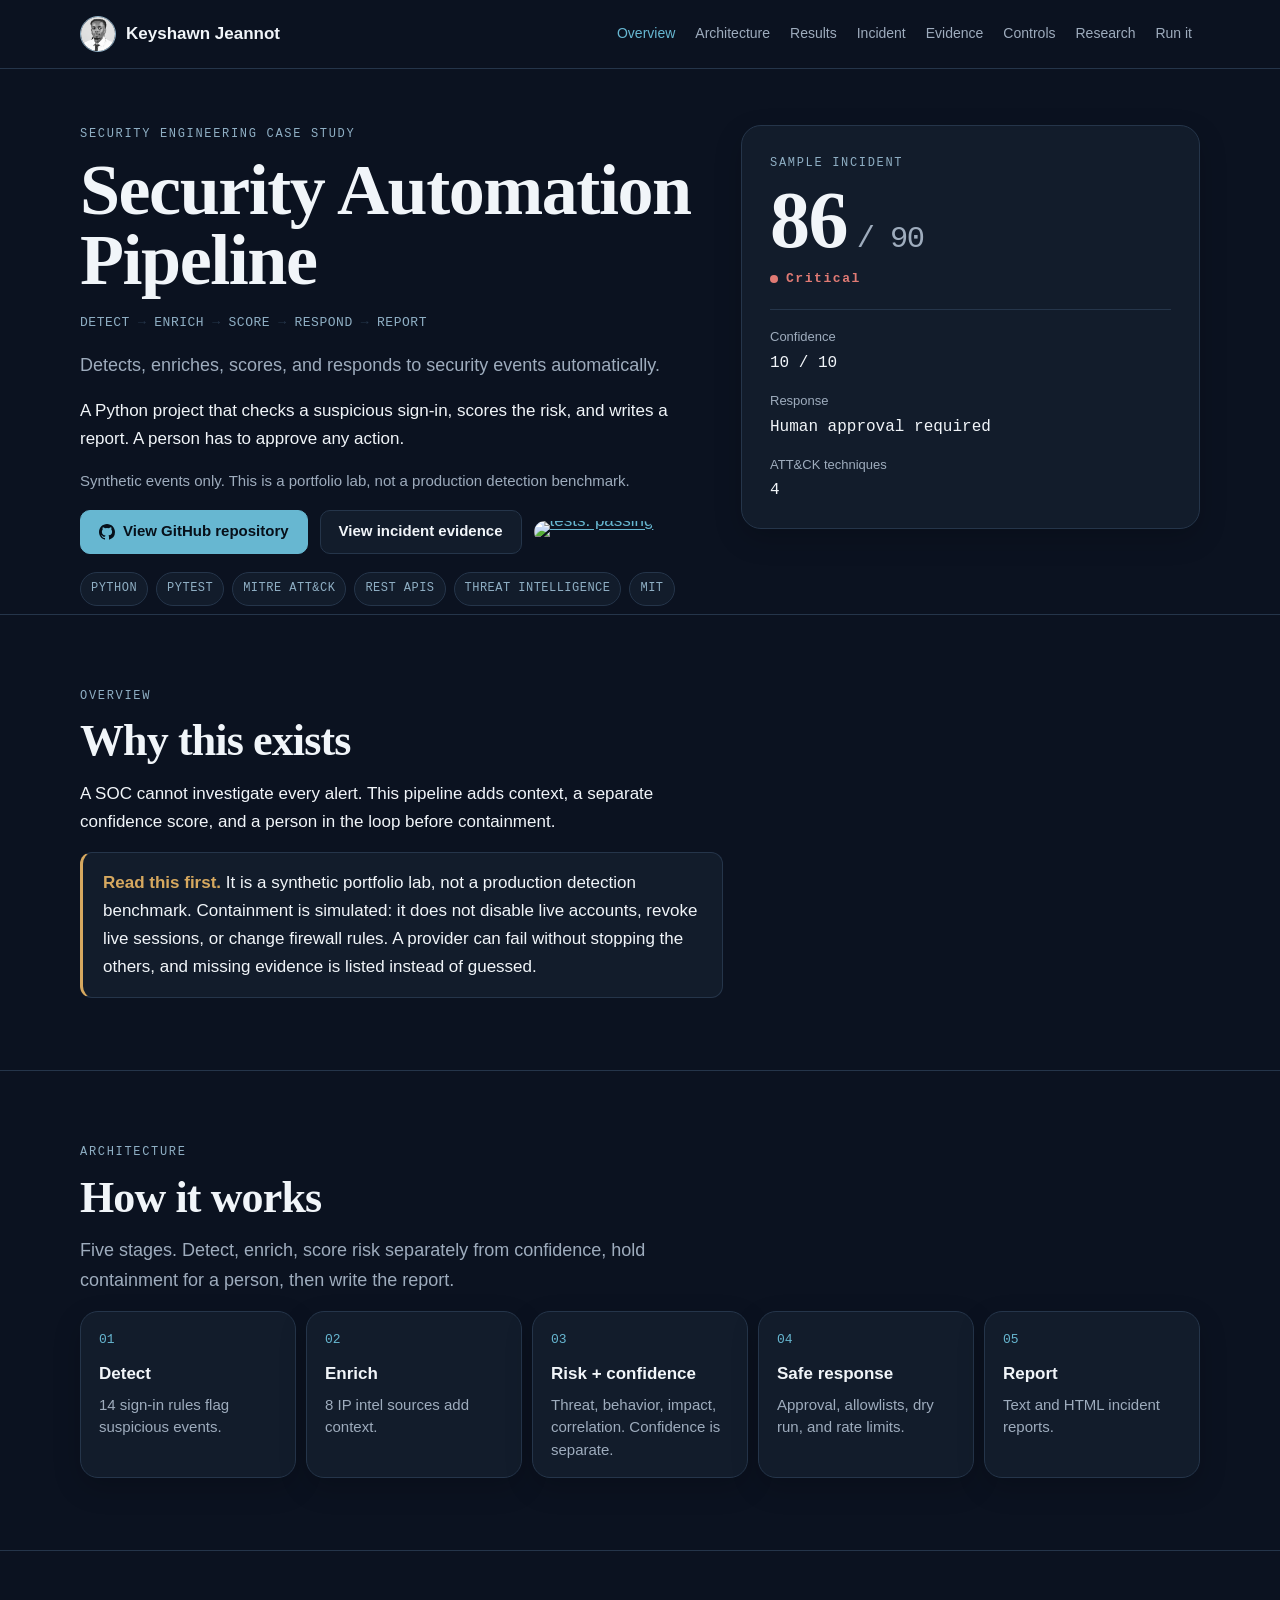
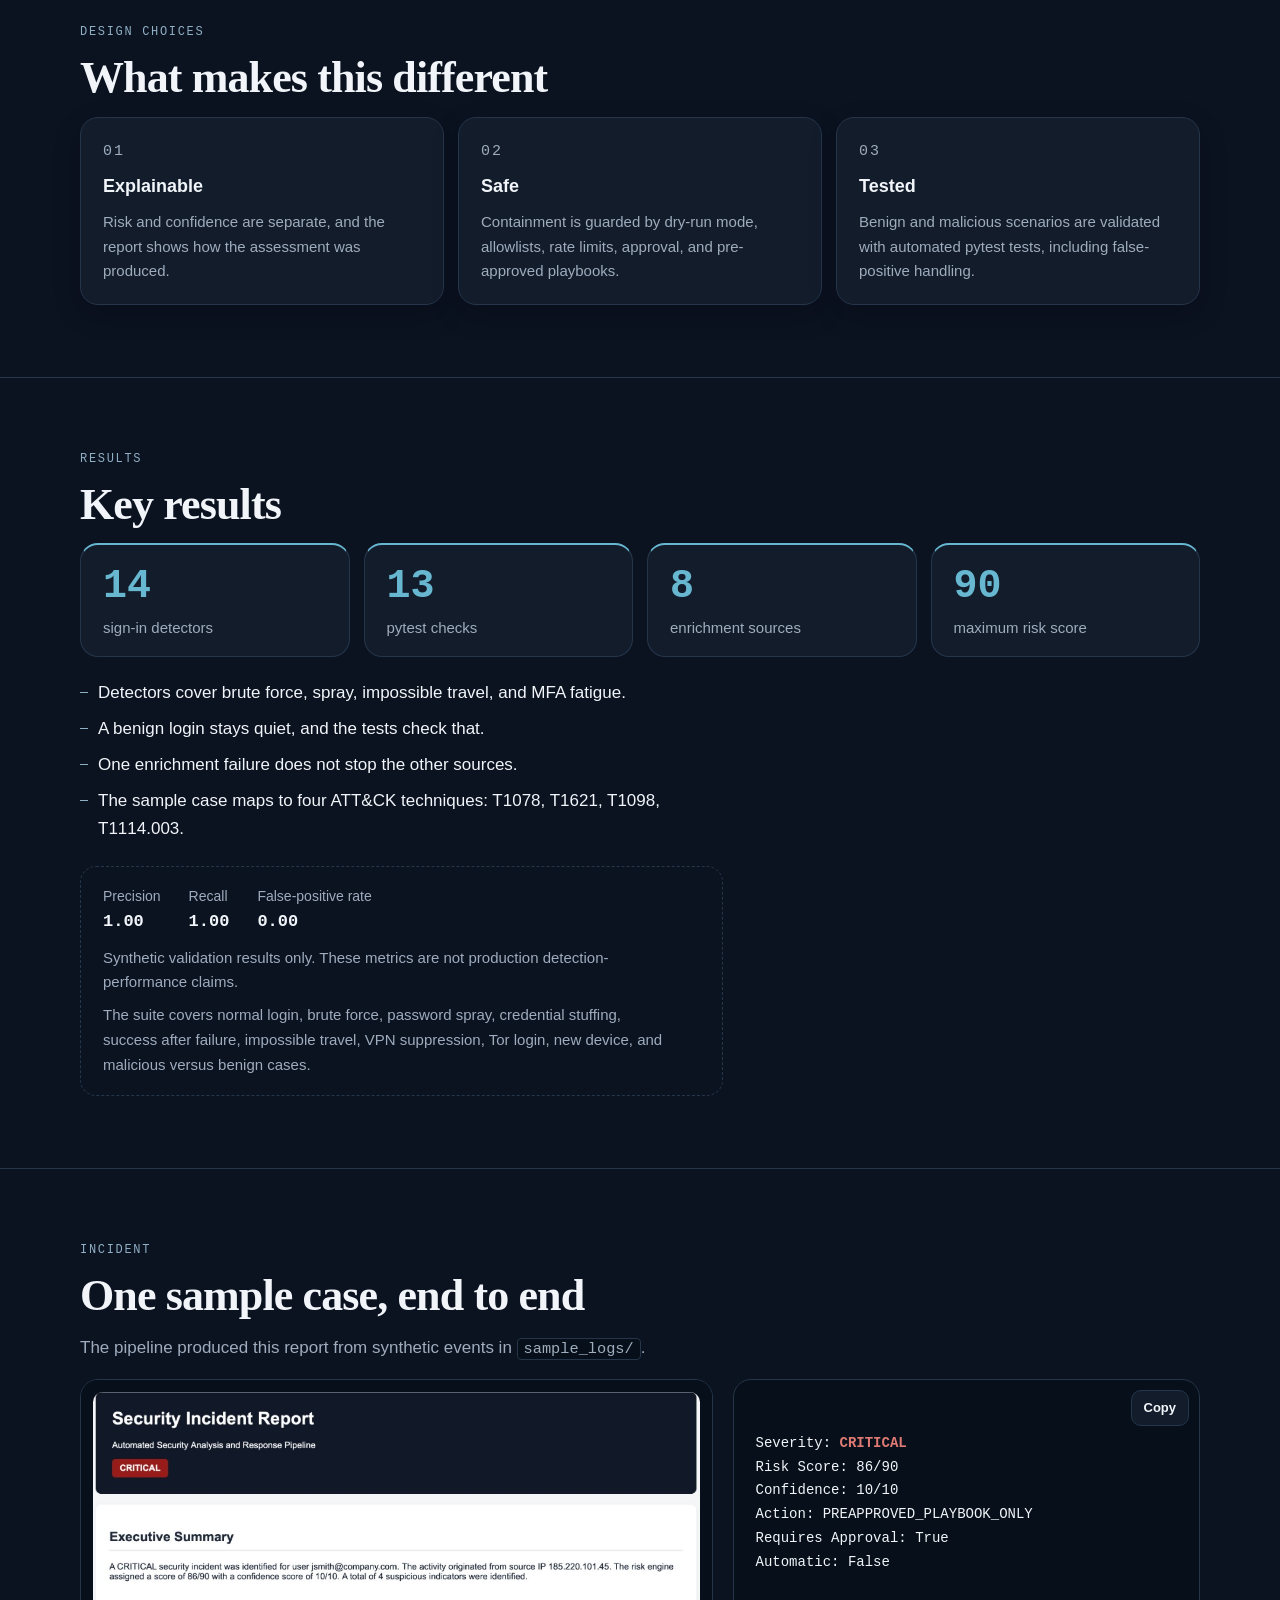
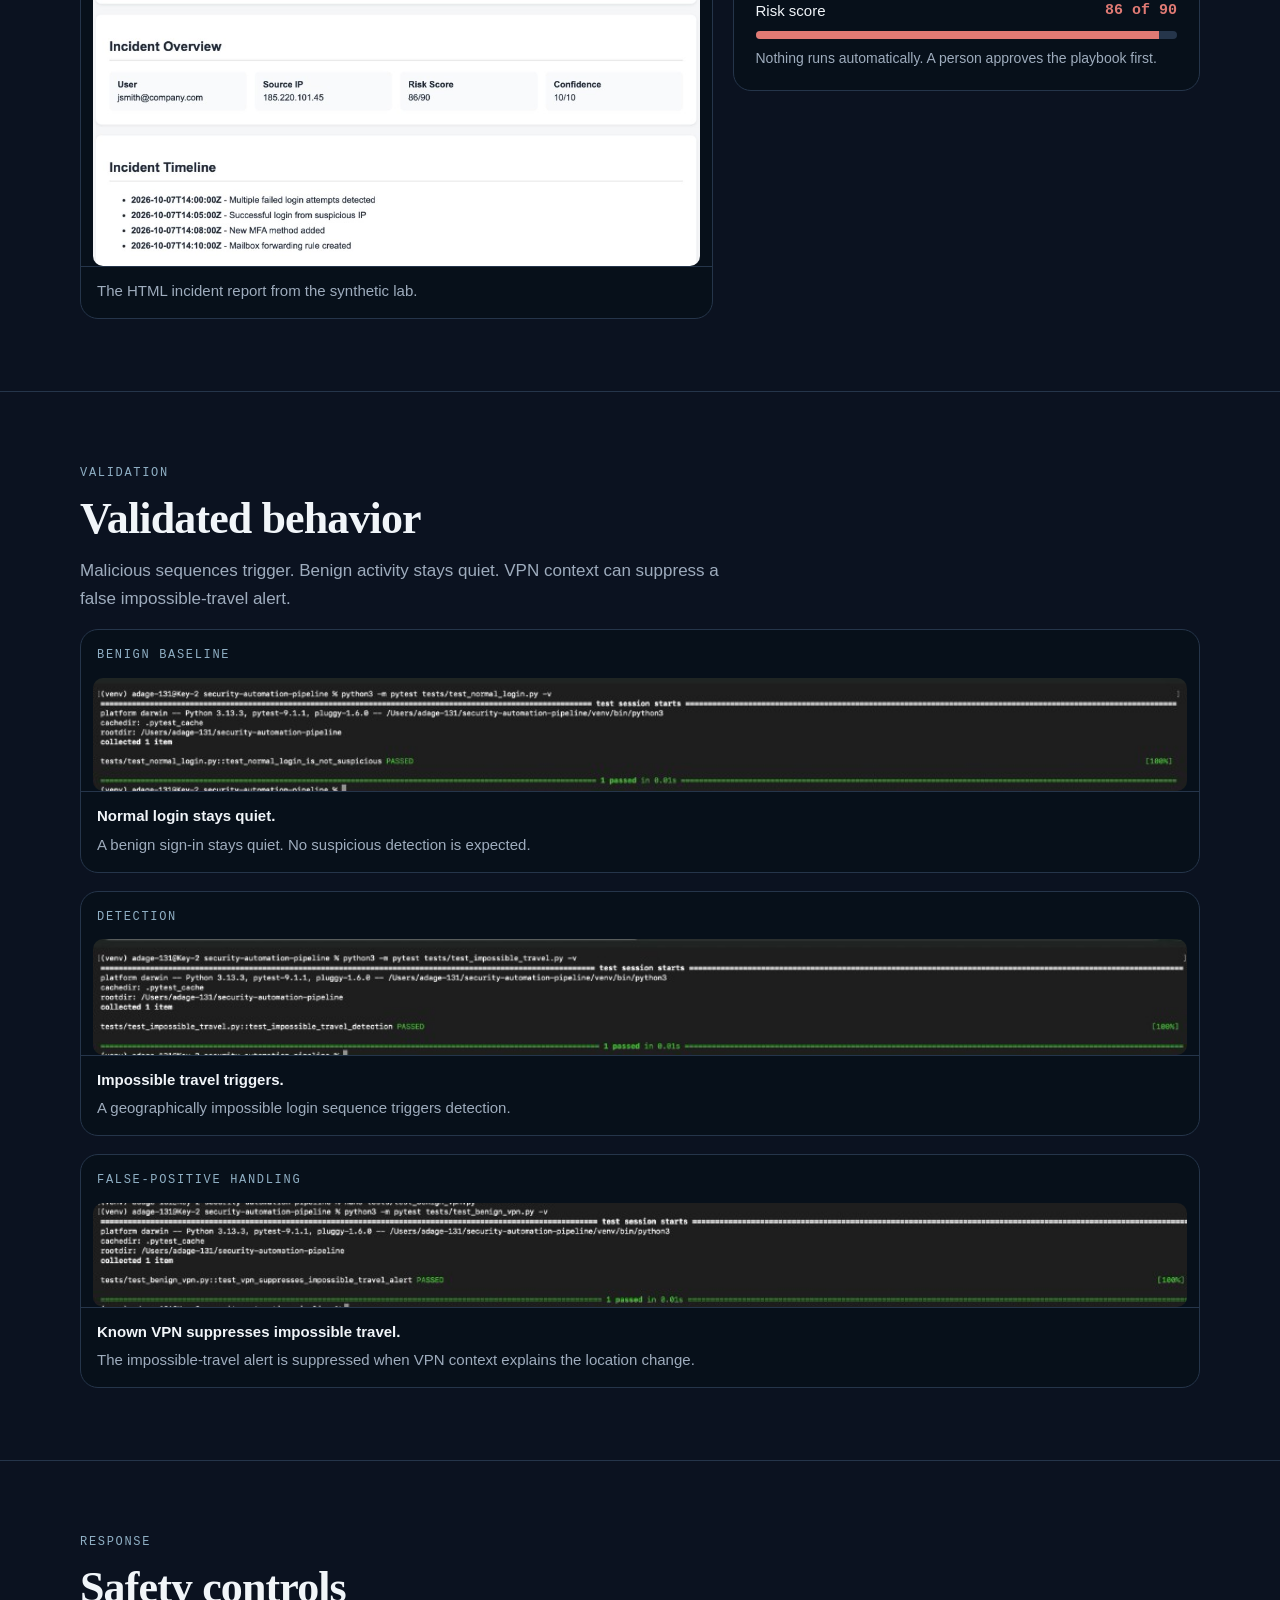
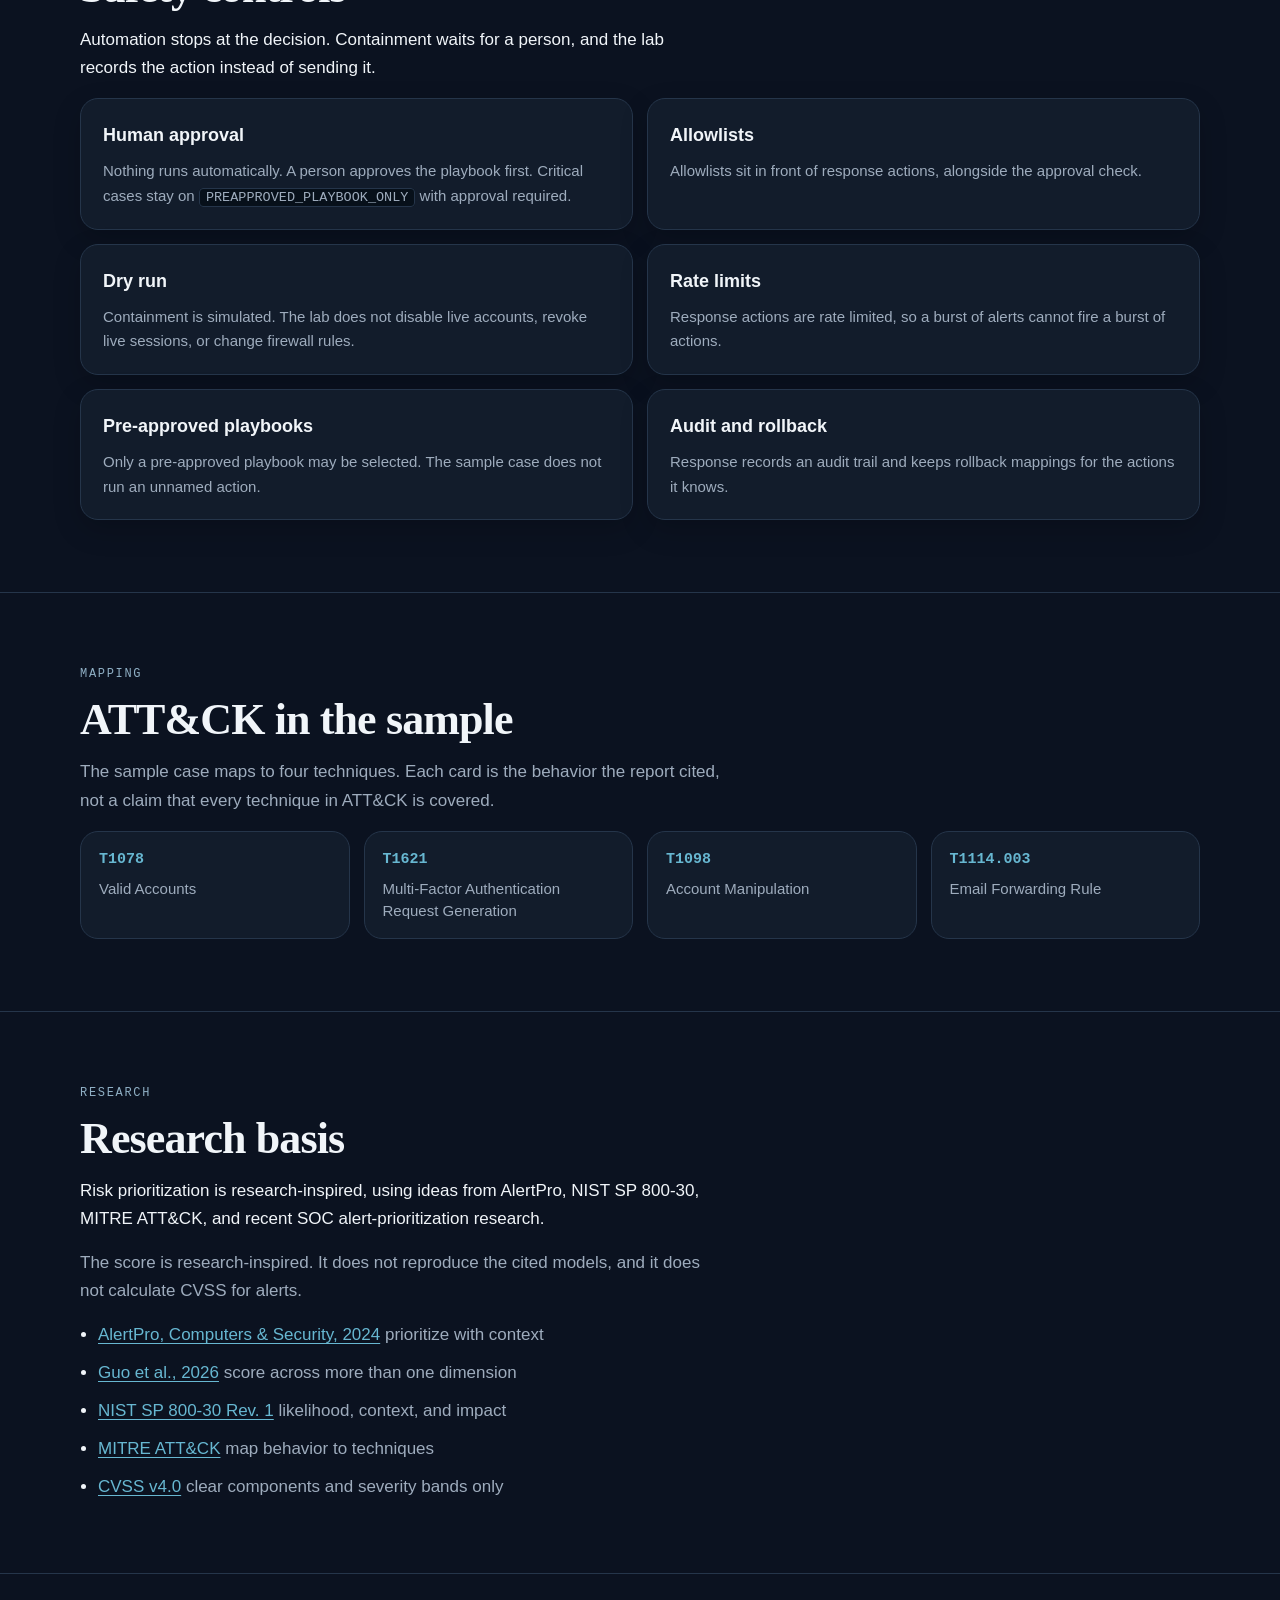
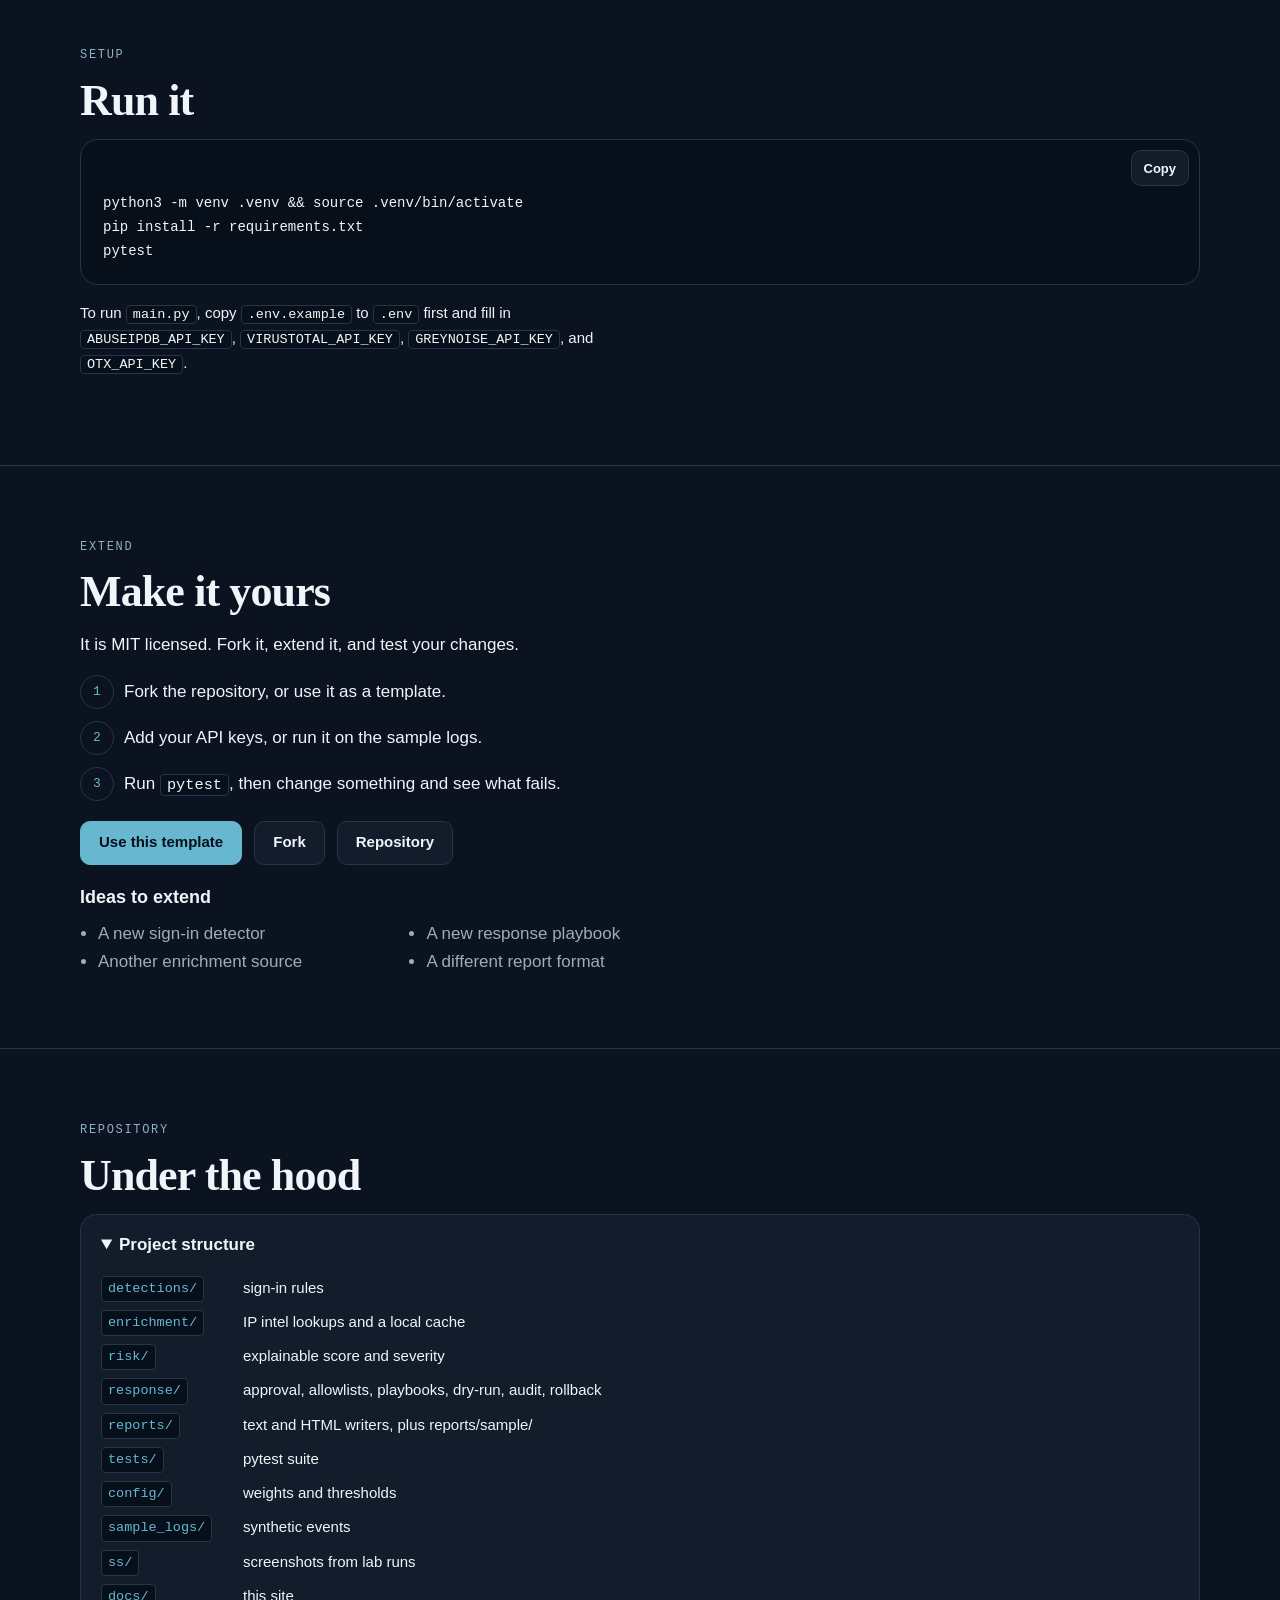
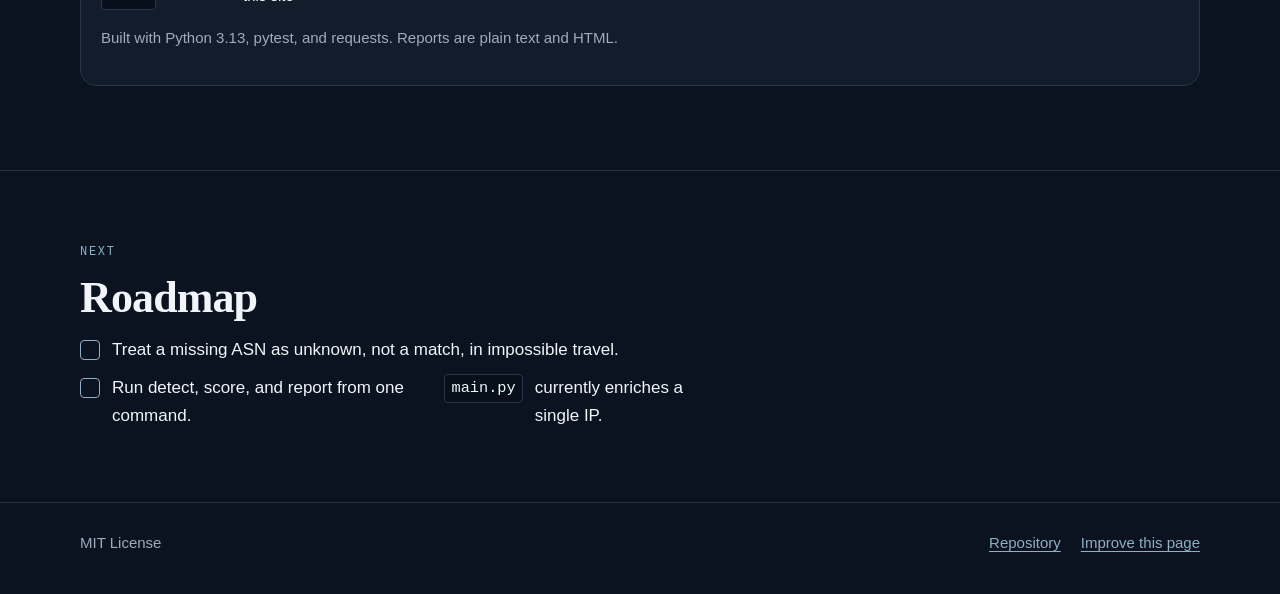
==== commit 8e3fd954: "docs: fix the clashes on the project page The header no longer shows the section underneath, and the" ====
--- a/docs/index.html
+++ b/docs/index.html
@@ -15,7 +15,7 @@
 <meta property="og:image" content="https://the1keyy.github.io/security-automation-pipeline/og-image.png">
 <meta name="twitter:card" content="summary_large_image">
 <link rel="icon" href="data:image/svg+xml,%3Csvg xmlns='http://www.w3.org/2000/svg' viewBox='0 0 32 32'%3E%3Crect width='32' height='32' rx='7' fill='%230B1220'/%3E%3Cpath d='M8 17l5 5 11-12' fill='none' stroke='%2367B7D1' stroke-width='3.5' stroke-linecap='round' stroke-linejoin='round'/%3E%3C/svg%3E">
-<link rel="stylesheet" href="assets/style.css?v=2">
+<link rel="stylesheet" href="assets/style.css?v=3">
 </head>
 <body>
 <a class="skip" href="#main">Skip to content</a>
@@ -44,13 +44,6 @@
 <section class="hero" id="top">
   <div class="wrap hero-grid">
     <div>
-      <div class="byline">
-        <img class="avatar lg" src="assets/portrait.png" width="84" height="84" alt="Keyshawn Jeannot">
-        <div>
-          <span class="who">Keyshawn Jeannot</span>
-          <span class="handle">GitHub · <a href="https://github.com/The1keyy">The1keyy</a></span>
-        </div>
-      </div>
       <p class="kicker">Security engineering case study</p>
       <h1>Security Automation<br>Pipeline</h1>
       <ol class="flow" aria-label="Pipeline">
@@ -69,6 +62,7 @@
           View GitHub repository
         </a>
         <a class="btn" href="#incident">View incident evidence</a>
+        <a class="tests" href="https://github.com/The1keyy/security-automation-pipeline/actions/workflows/tests.yml"><img alt="tests: passing" src="https://img.shields.io/github/actions/workflow/status/The1keyy/security-automation-pipeline/tests.yml?branch=main&amp;label=tests&amp;color=67B7D1&amp;labelColor=121C2B"></a>
       </div>
       <div class="chips" aria-label="Technologies in this project">
         <span>Python</span>
@@ -76,11 +70,7 @@
         <span>MITRE ATT&amp;CK</span>
         <span>REST APIs</span>
         <span>Threat intelligence</span>
-      </div>
-      <div class="badges">
-        <img alt="Python 3.11+" src="https://img.shields.io/badge/python-3.11+-67B7D1?style=flat&amp;labelColor=121C2B">
-        <a href="https://github.com/The1keyy/security-automation-pipeline/actions/workflows/tests.yml"><img alt="tests: passing" src="https://img.shields.io/github/actions/workflow/status/The1keyy/security-automation-pipeline/tests.yml?branch=main&amp;label=tests"></a>
-        <img alt="MIT license" src="https://img.shields.io/badge/license-MIT-8FAFC4?style=flat&amp;labelColor=121C2B">
+        <span>MIT</span>
       </div>
     </div>
 
@@ -117,7 +107,7 @@
       <li><span class="num">01</span><b>Detect</b><span>14 sign-in rules flag suspicious events.</span></li>
       <li><span class="num">02</span><b>Enrich</b><span>8 IP intel sources add context.</span></li>
       <li><span class="num">03</span><b>Risk + confidence</b><span>Threat, behavior, impact, correlation. Confidence is separate.</span></li>
-      <li><span class="num">04</span><b>Safe response</b><span>approval · allowlists · dry-run · rate limits</span></li>
+      <li><span class="num">04</span><b>Safe response</b><span>Approval, allowlists, dry run, and rate limits.</span></li>
       <li><span class="num">05</span><b>Report</b><span>Text and HTML incident reports.</span></li>
     </ol>
   </div>
--- a/docs/assets/style.css
+++ b/docs/assets/style.css
@@ -10,7 +10,7 @@
   --border: #25354a;
   --crit: #e07a74;
   --warn: #d6a85f;
-  --shadow: 0 16px 40px rgba(0, 0, 0, 0.28);
+  --shadow: 0 10px 28px rgba(0, 0, 0, 0.18);
   --serif: "Iowan Old Style", "Palatino Linotype", Palatino, Georgia, serif;
   --sans: "Avenir Next", "Segoe UI", "Helvetica Neue", sans-serif;
   --mono: "SFMono-Regular", "SF Mono", Menlo, Consolas, monospace;
@@ -21,7 +21,7 @@
 
 html {
   scroll-behavior: smooth;
-  scroll-padding-top: 84px;
+  scroll-padding-top: 96px;
 }
 
 body {
@@ -122,9 +122,8 @@
   position: sticky;
   top: 0;
   z-index: 10;
-  background: rgba(11, 18, 32, 0.92);
+  background: #0b1220;
   border-bottom: 1px solid var(--border);
-  backdrop-filter: blur(12px);
 }
 
 .header-inner {
@@ -253,8 +252,8 @@
 .btn svg { width: 16px; height: 16px; fill: currentColor; }
 .btn.copy { position: absolute; top: 10px; right: 10px; min-height: 36px; padding: 0 12px; font-size: 13px; }
 
-.chips, .badges { display: flex; flex-wrap: wrap; gap: 8px; align-items: center; margin: 0 0 8px; }
-.chips span, .pill {
+.chips { display: flex; flex-wrap: wrap; gap: 8px; align-items: center; margin: 0; }
+.chips span {
   font-family: var(--mono);
   font-size: 12px;
   letter-spacing: 0.04em;
@@ -265,8 +264,8 @@
   border-radius: 999px;
   padding: 6px 10px;
 }
-.badges { margin-top: 14px; }
-.badges img { height: 20px; display: block; }
+.tests { display: inline-flex; align-items: center; line-height: 0; min-height: 44px; }
+.tests img { height: 22px; display: block; border-radius: 999px; }
 
 .result {
   background: var(--surface);
@@ -286,6 +285,9 @@
 }
 
 .score {
+  display: flex;
+  align-items: baseline;
+  gap: 10px;
   margin: 10px 0 4px;
   font-size: clamp(56px, 7vw, 80px);
   line-height: 0.9;
@@ -328,7 +330,7 @@
 .section {
   padding: 64px 0;
   border-top: 1px solid var(--border);
-  scroll-margin-top: 84px;
+  scroll-margin-top: 96px;
 }
 
 .note {
@@ -383,7 +385,7 @@
 }
 
 .pipe b { display: block; margin-bottom: 6px; }
-.pipe span { display: block; color: var(--muted); font-size: 15px; line-height: 1.5; }
+.pipe span { display: block; color: var(--muted); font-size: 15px; line-height: 1.5; hyphens: none; }
 
 .stat {
   padding: 22px 22px 18px;
@@ -465,7 +467,8 @@
 }
 
 .frame .kicker { padding: 16px 16px 0; margin: 0; }
-.frame a { display: block; }
+.frame a { display: block; padding: 12px 12px 0; background: var(--inset); }
+.frame img { border-radius: 10px; }
 .gap-top { margin-top: 16px; }
 .synth p + p { margin-top: 8px; }
 .frame img { display: block; width: 100%; height: auto; }
@@ -684,7 +687,7 @@
   .techs { grid-template-columns: repeat(4, 1fr); }
   .pipe { grid-template-columns: repeat(5, 1fr); gap: 10px; }
   .hero { padding-top: 56px; }
-  .hero-grid { grid-template-columns: 1.2fr 0.8fr; gap: 48px; align-items: center; }
+  .hero-grid { grid-template-columns: 1.15fr 0.85fr; gap: 40px; align-items: start; }
   .case { grid-template-columns: 1.15fr 0.85fr; }
   .section { padding: 72px 0; }
 }
